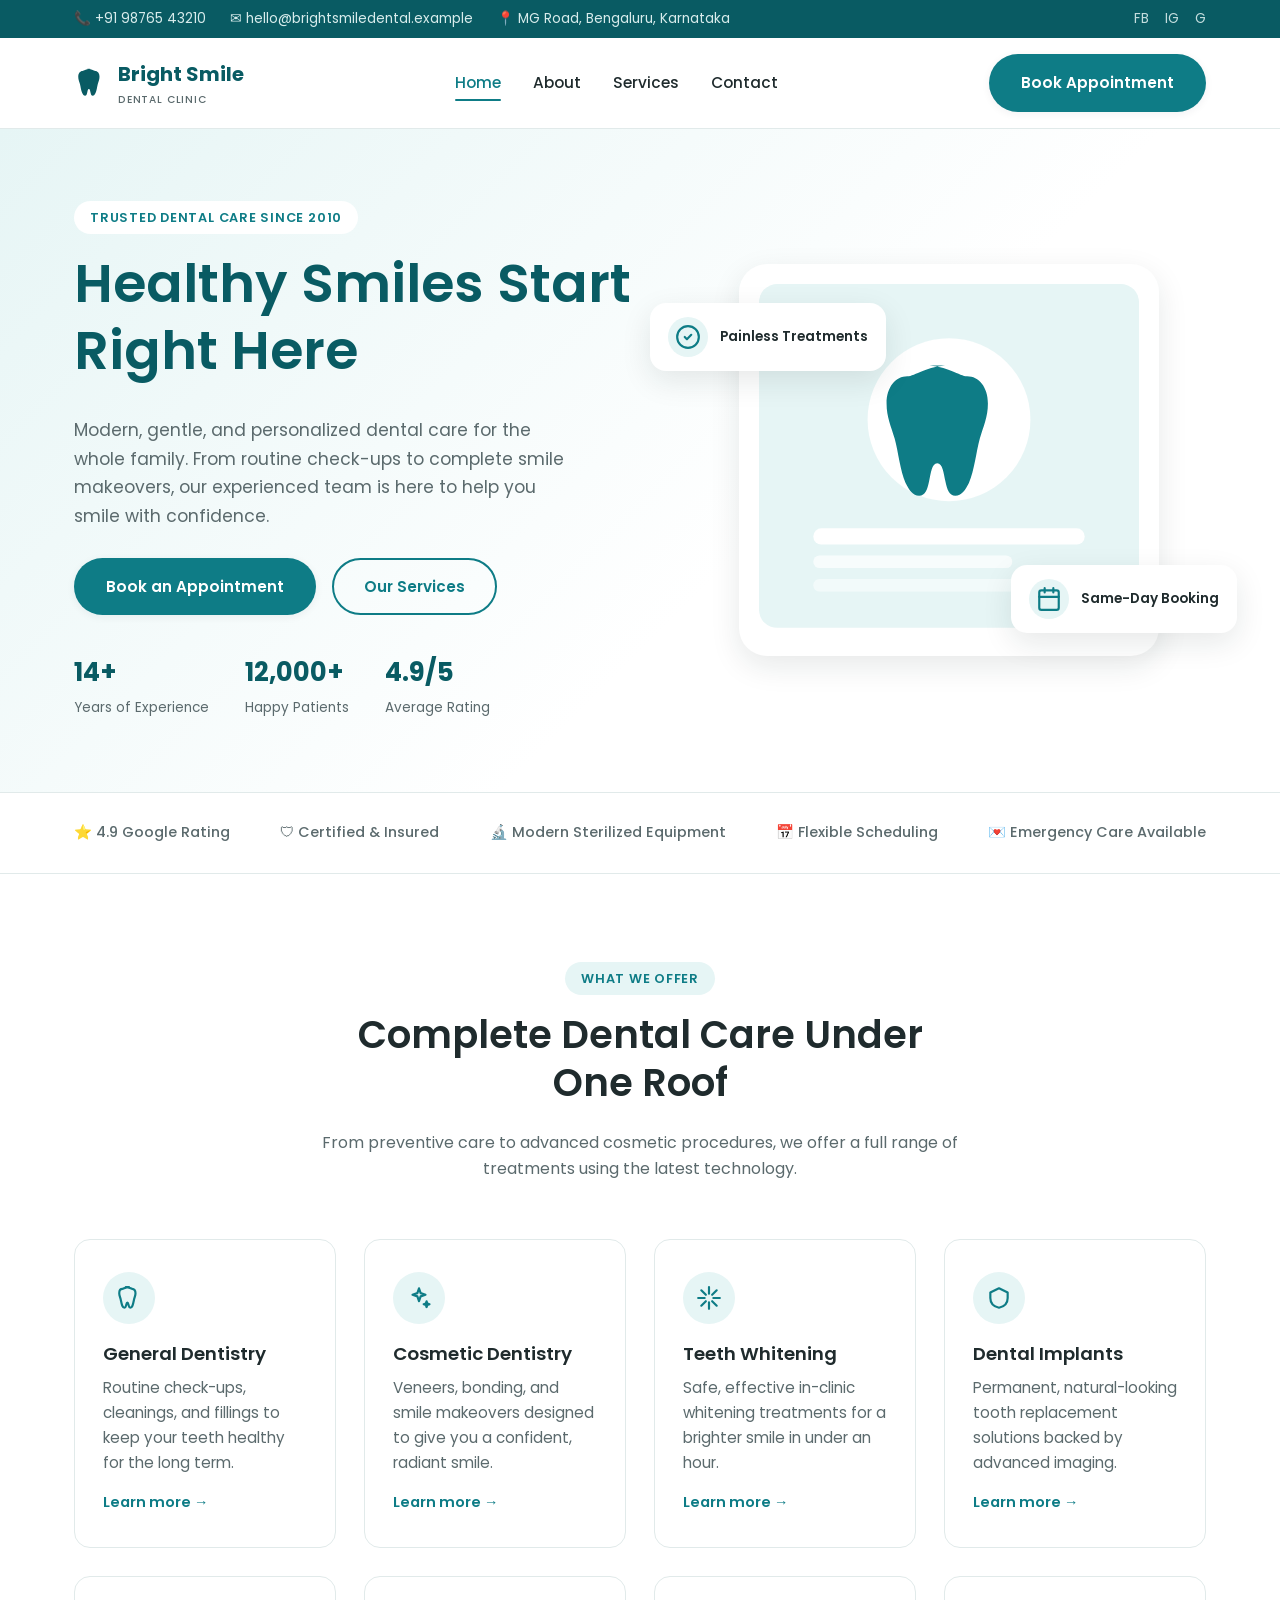
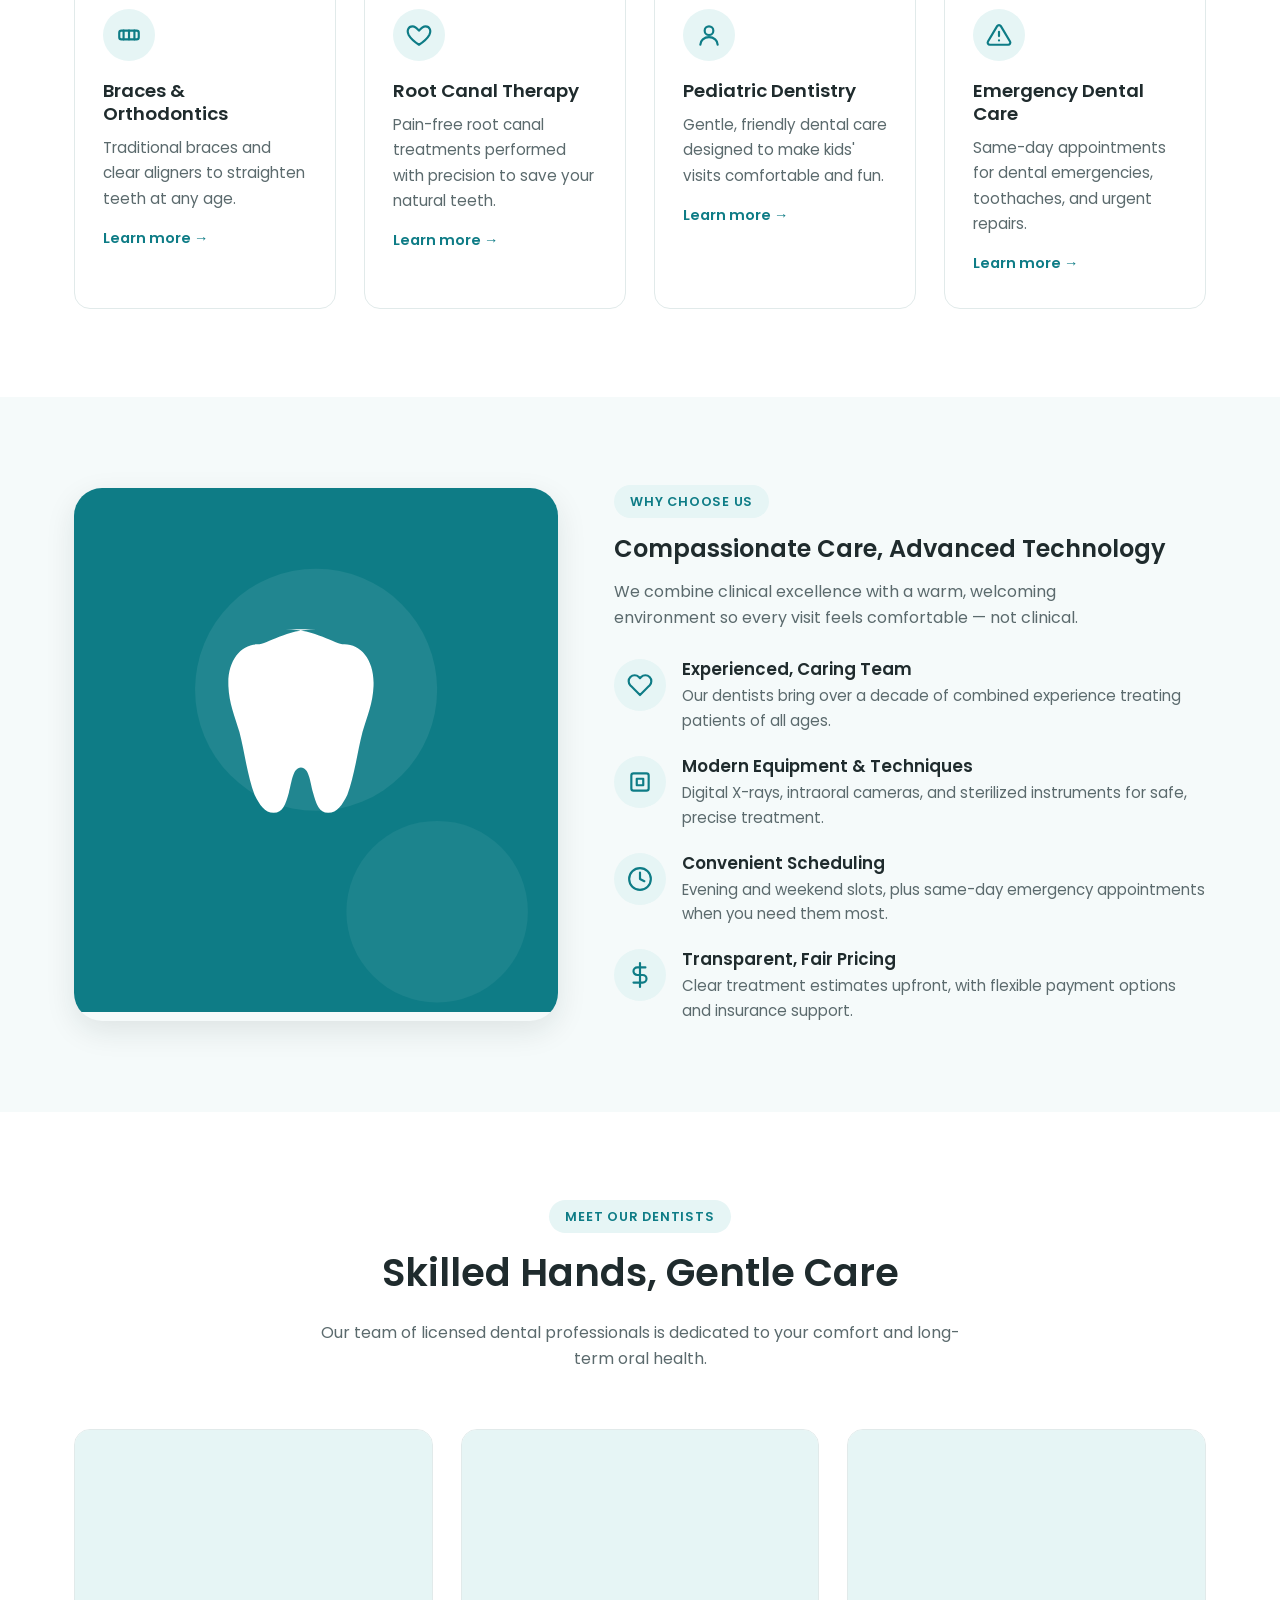
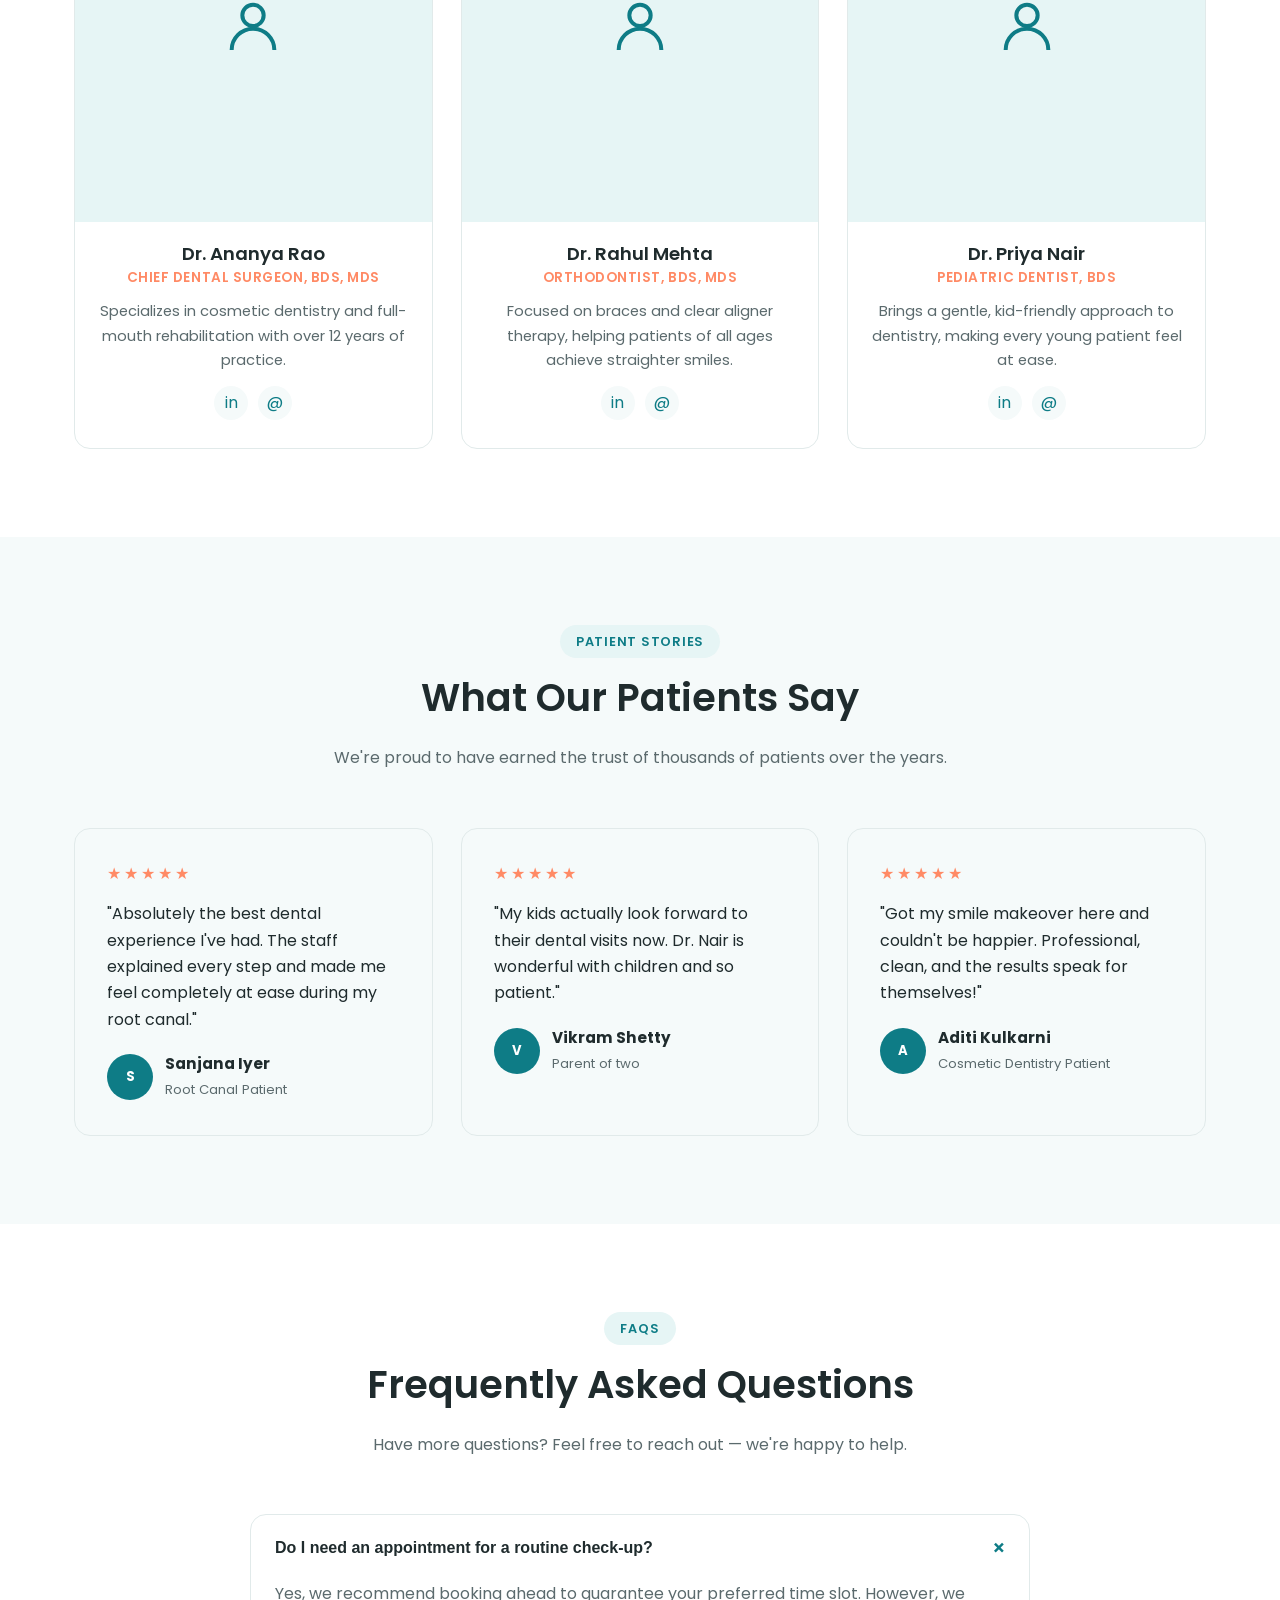
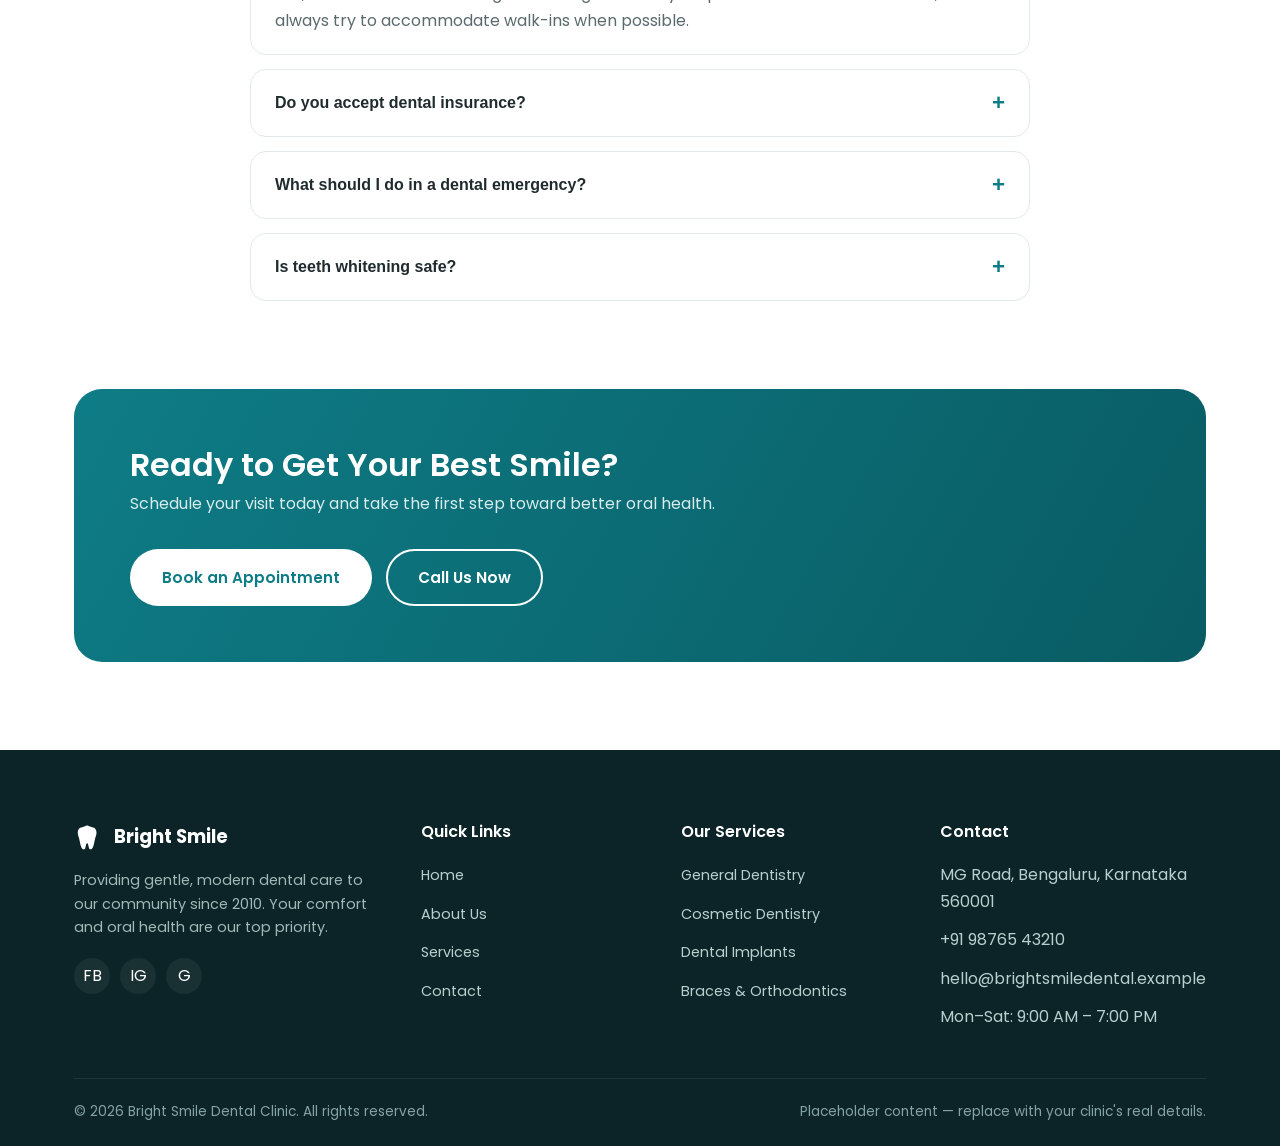
==== index.html @ f0799953 "Add dental clinic website (home, about, services, contact) Static multi-page site with responsive na" ====
<!DOCTYPE html>
<html lang="en">
<head>
  <meta charset="UTF-8" />
  <meta name="viewport" content="width=device-width, initial-scale=1.0" />
  <title>Bright Smile Dental Clinic | Family &amp; Cosmetic Dentistry</title>
  <meta name="description" content="Bright Smile Dental Clinic offers general, cosmetic, and emergency dental care with modern technology and a gentle, patient-first approach. Book your appointment today." />
  <link rel="preconnect" href="https://fonts.googleapis.com">
  <link href="https://fonts.googleapis.com/css2?family=Poppins:wght@400;500;600;700&display=swap" rel="stylesheet">
  <link rel="stylesheet" href="css/style.css" />
</head>
<body>

  <!-- ============ TOPBAR ============ -->
  <div class="topbar">
    <div class="container">
      <div class="topbar-info">
        <span>&#128222; +91 98765 43210</span>
        <span>&#9993; hello@brightsmiledental.example</span>
        <span>&#128205; MG Road, Bengaluru, Karnataka</span>
      </div>
      <div class="topbar-social">
        <a href="#" aria-label="Facebook">FB</a>
        <a href="#" aria-label="Instagram">IG</a>
        <a href="#" aria-label="Google Reviews">G</a>
      </div>
    </div>
  </div>

  <!-- ============ HEADER / NAV ============ -->
  <header class="site-header">
    <div class="container nav-wrap">
      <a href="index.html" class="logo">
        <svg viewBox="0 0 24 24"><path d="M12 2C9 2 7 3.5 6 3.5c-1.7 0-3 1.6-3 4 0 2 .7 3.3 1.2 5.2.5 2 .8 4.6 1.6 6.4.5 1.1 1.1 1.9 2 1.9.9 0 1.2-.9 1.5-2.1.3-1.2.4-2.7 1.2-2.7s.9 1.5 1.2 2.7c.3 1.2.6 2.1 1.5 2.1.9 0 1.5-.8 2-1.9.8-1.8 1.1-4.4 1.6-6.4.5-1.9 1.2-3.2 1.2-5.2 0-2.4-1.3-4-3-4-1 0-3-1.5-6-1.5z" fill="currentColor"/></svg>
        <span>Bright Smile<span class="tag">Dental Clinic</span></span>
      </a>

      <ul class="nav-links">
        <li><a href="index.html">Home</a></li>
        <li><a href="about.html">About</a></li>
        <li><a href="services.html">Services</a></li>
        <li><a href="contact.html">Contact</a></li>
      </ul>

      <div class="nav-actions">
        <a href="contact.html" class="btn btn-primary">Book Appointment</a>
        <button class="nav-toggle" aria-label="Toggle menu">
          <span></span><span></span><span></span>
        </button>
      </div>
    </div>
  </header>

  <!-- ============ HERO ============ -->
  <section class="hero">
    <div class="container">
      <div class="hero-content">
        <span class="eyebrow">Trusted Dental Care Since 2010</span>
        <h1>Healthy Smiles Start Right Here</h1>
        <p>Modern, gentle, and personalized dental care for the whole family. From routine check-ups to complete smile makeovers, our experienced team is here to help you smile with confidence.</p>
        <div class="hero-cta">
          <a href="contact.html" class="btn btn-primary">Book an Appointment</a>
          <a href="services.html" class="btn btn-outline">Our Services</a>
        </div>
        <div class="hero-stats">
          <div><strong>14+</strong><span>Years of Experience</span></div>
          <div><strong>12,000+</strong><span>Happy Patients</span></div>
          <div><strong>4.9/5</strong><span>Average Rating</span></div>
        </div>
      </div>

      <div class="hero-visual">
        <div class="visual-card">
          <svg viewBox="0 0 420 380" width="100%" height="auto" xmlns="http://www.w3.org/2000/svg">
            <rect width="420" height="380" rx="20" fill="#e6f5f5"/>
            <circle cx="210" cy="150" r="90" fill="#ffffff"/>
            <path d="M210 90c-24 0-38 12-46 12-13 0-23 12-23 30 0 15 5 25 9 39 4 15 6 35 12 49 4 8 8 14 15 14 7 0 9-7 11-16 2-9 3-20 9-20s7 11 9 20c2 9 4 16 11 16 7 0 11-6 15-14 6-14 8-34 12-49 4-14 9-24 9-39 0-18-10-30-23-30-8 0-22-12-46-12z" fill="#0e7c86"/>
            <rect x="60" y="270" width="300" height="18" rx="9" fill="#ffffff"/>
            <rect x="60" y="300" width="220" height="14" rx="7" fill="#ffffff" opacity="0.7"/>
            <rect x="60" y="326" width="260" height="14" rx="7" fill="#ffffff" opacity="0.5"/>
          </svg>
        </div>
        <div class="floating-badge badge-1">
          <span class="icon-circle" style="width:40px;height:40px;">
            <svg viewBox="0 0 24 24" fill="none" stroke="currentColor" stroke-width="2" stroke-linecap="round" stroke-linejoin="round" width="20" height="20"><circle cx="12" cy="12" r="10"/><path d="M9 12l2 2 4-4"/></svg>
          </span>
          Painless Treatments
        </div>
        <div class="floating-badge badge-2">
          <span class="icon-circle" style="width:40px;height:40px;">
            <svg viewBox="0 0 24 24" fill="none" stroke="currentColor" stroke-width="2" stroke-linecap="round" stroke-linejoin="round" width="20" height="20"><rect x="3" y="4" width="18" height="18" rx="2"/><path d="M16 2v4M8 2v4M3 10h18"/></svg>
          </span>
          Same-Day Booking
        </div>
      </div>
    </div>
  </section>

  <!-- ============ TRUST STRIP ============ -->
  <div class="trust-strip">
    <div class="container">
      <div class="trust-item">&#11088; 4.9 Google Rating</div>
      <div class="trust-item">&#128737; Certified &amp; Insured</div>
      <div class="trust-item">&#128300; Modern Sterilized Equipment</div>
      <div class="trust-item">&#128197; Flexible Scheduling</div>
      <div class="trust-item">&#128140; Emergency Care Available</div>
    </div>
  </div>

  <!-- ============ SERVICES ============ -->
  <section class="section" id="services">
    <div class="container">
      <div class="section-head">
        <span class="eyebrow">What We Offer</span>
        <h2>Complete Dental Care Under One Roof</h2>
        <p>From preventive care to advanced cosmetic procedures, we offer a full range of treatments using the latest technology.</p>
      </div>

      <div class="grid grid-4">
        <div class="card service-card">
          <span class="icon-circle">
            <svg viewBox="0 0 24 24" fill="none" stroke="currentColor" stroke-width="2" stroke-linecap="round" stroke-linejoin="round"><path d="M12 2C9 2 7 3.5 6 3.5c-1.7 0-3 1.6-3 4 0 2 .7 3.3 1.2 5.2.5 2 .8 4.6 1.6 6.4.5 1.1 1.1 1.9 2 1.9.9 0 1.2-.9 1.5-2.1.3-1.2.4-2.7 1.2-2.7s.9 1.5 1.2 2.7c.3 1.2.6 2.1 1.5 2.1.9 0 1.5-.8 2-1.9.8-1.8 1.1-4.4 1.6-6.4.5-1.9 1.2-3.2 1.2-5.2 0-2.4-1.3-4-3-4-1 0-3-1.5-6-1.5z"/></svg>
          </span>
          <h3>General Dentistry</h3>
          <p>Routine check-ups, cleanings, and fillings to keep your teeth healthy for the long term.</p>
          <a href="services.html" class="card-link">Learn more &#8594;</a>
        </div>

        <div class="card service-card">
          <span class="icon-circle">
            <svg viewBox="0 0 24 24" fill="none" stroke="currentColor" stroke-width="2" stroke-linecap="round" stroke-linejoin="round"><path d="M12 3l1.5 4.5L18 9l-4.5 1.5L12 15l-1.5-4.5L6 9l4.5-1.5z"/><path d="M19 15l.7 2 2 .7-2 .7-.7 2-.7-2-2-.7 2-.7z"/></svg>
          </span>
          <h3>Cosmetic Dentistry</h3>
          <p>Veneers, bonding, and smile makeovers designed to give you a confident, radiant smile.</p>
          <a href="services.html" class="card-link">Learn more &#8594;</a>
        </div>

        <div class="card service-card">
          <span class="icon-circle">
            <svg viewBox="0 0 24 24" fill="none" stroke="currentColor" stroke-width="2" stroke-linecap="round" stroke-linejoin="round"><path d="M12 2v6M12 22v-6M4.9 4.9l4.2 4.2M14.9 14.9l4.2 4.2M2 12h6M16 12h6M4.9 19.1l4.2-4.2M14.9 9.1l4.2-4.2"/></svg>
          </span>
          <h3>Teeth Whitening</h3>
          <p>Safe, effective in-clinic whitening treatments for a brighter smile in under an hour.</p>
          <a href="services.html" class="card-link">Learn more &#8594;</a>
        </div>

        <div class="card service-card">
          <span class="icon-circle">
            <svg viewBox="0 0 24 24" fill="none" stroke="currentColor" stroke-width="2" stroke-linecap="round" stroke-linejoin="round"><path d="M12 3l8 4v5c0 5-3.5 8-8 9-4.5-1-8-4-8-9V7z"/></svg>
          </span>
          <h3>Dental Implants</h3>
          <p>Permanent, natural-looking tooth replacement solutions backed by advanced imaging.</p>
          <a href="services.html" class="card-link">Learn more &#8594;</a>
        </div>

        <div class="card service-card">
          <span class="icon-circle">
            <svg viewBox="0 0 24 24" fill="none" stroke="currentColor" stroke-width="2" stroke-linecap="round" stroke-linejoin="round"><rect x="3" y="8" width="18" height="8" rx="2"/><path d="M7 8v8M12 8v8M17 8v8"/></svg>
          </span>
          <h3>Braces &amp; Orthodontics</h3>
          <p>Traditional braces and clear aligners to straighten teeth at any age.</p>
          <a href="services.html" class="card-link">Learn more &#8594;</a>
        </div>

        <div class="card service-card">
          <span class="icon-circle">
            <svg viewBox="0 0 24 24" fill="none" stroke="currentColor" stroke-width="2" stroke-linecap="round" stroke-linejoin="round"><path d="M12 21s-7-4.5-9.5-9C.5 8 2 4 6 4c2.4 0 4 1.5 6 4 2-2.5 3.6-4 6-4 4 0 5.5 4 3.5 8-2.5 4.5-9.5 9-9.5 9z"/></svg>
          </span>
          <h3>Root Canal Therapy</h3>
          <p>Pain-free root canal treatments performed with precision to save your natural teeth.</p>
          <a href="services.html" class="card-link">Learn more &#8594;</a>
        </div>

        <div class="card service-card">
          <span class="icon-circle">
            <svg viewBox="0 0 24 24" fill="none" stroke="currentColor" stroke-width="2" stroke-linecap="round" stroke-linejoin="round"><circle cx="12" cy="8" r="4"/><path d="M4 21c0-4 3.5-7 8-7s8 3 8 7"/></svg>
          </span>
          <h3>Pediatric Dentistry</h3>
          <p>Gentle, friendly dental care designed to make kids' visits comfortable and fun.</p>
          <a href="services.html" class="card-link">Learn more &#8594;</a>
        </div>

        <div class="card service-card">
          <span class="icon-circle">
            <svg viewBox="0 0 24 24" fill="none" stroke="currentColor" stroke-width="2" stroke-linecap="round" stroke-linejoin="round"><path d="M10.29 3.86L1.82 18a2 2 0 0 0 1.71 3h16.94a2 2 0 0 0 1.71-3L13.71 3.86a2 2 0 0 0-3.42 0z"/><line x1="12" y1="9" x2="12" y2="13"/><line x1="12" y1="17" x2="12.01" y2="17"/></svg>
          </span>
          <h3>Emergency Dental Care</h3>
          <p>Same-day appointments for dental emergencies, toothaches, and urgent repairs.</p>
          <a href="services.html" class="card-link">Learn more &#8594;</a>
        </div>
      </div>
    </div>
  </section>

  <!-- ============ WHY CHOOSE US ============ -->
  <section class="section section-alt">
    <div class="container">
      <div class="why-grid">
        <div class="why-image">
          <svg viewBox="0 0 480 520" width="100%" height="auto" xmlns="http://www.w3.org/2000/svg">
            <rect width="480" height="520" fill="#0e7c86"/>
            <circle cx="240" cy="200" r="120" fill="#ffffff" opacity="0.08"/>
            <circle cx="360" cy="420" r="90" fill="#ffffff" opacity="0.06"/>
            <path d="M240 140c-30 0-48 15-58 15-16 0-29 15-29 38 0 19 6 32 11 49 5 19 8 44 15 62 5 10 10 18 19 18 9 0 12-9 15-20 3-11 4-25 12-25s9 14 12 25c3 11 6 20 15 20 9 0 14-8 19-18 7-18 10-43 15-62 5-17 11-30 11-49 0-23-13-38-29-38-10 0-28-15-58-15z" fill="#ffffff"/>
          </svg>
        </div>

        <div>
          <span class="eyebrow">Why Choose Us</span>
          <h2>Compassionate Care, Advanced Technology</h2>
          <p style="color:var(--color-text-muted); max-width:520px;">We combine clinical excellence with a warm, welcoming environment so every visit feels comfortable — not clinical.</p>

          <div class="why-list" style="margin-top:28px;">
            <div class="why-item">
              <span class="icon-circle">
                <svg viewBox="0 0 24 24" fill="none" stroke="currentColor" stroke-width="2" stroke-linecap="round" stroke-linejoin="round"><path d="M20.84 4.61a5.5 5.5 0 0 0-7.78 0L12 5.67l-1.06-1.06a5.5 5.5 0 1 0-7.78 7.78l1.06 1.06L12 21.23l7.78-7.78 1.06-1.06a5.5 5.5 0 0 0 0-7.78z"/></svg>
              </span>
              <div>
                <h4>Experienced, Caring Team</h4>
                <p>Our dentists bring over a decade of combined experience treating patients of all ages.</p>
              </div>
            </div>

            <div class="why-item">
              <span class="icon-circle">
                <svg viewBox="0 0 24 24" fill="none" stroke="currentColor" stroke-width="2" stroke-linecap="round" stroke-linejoin="round"><rect x="4" y="4" width="16" height="16" rx="2"/><path d="M9 9h6v6H9z"/></svg>
              </span>
              <div>
                <h4>Modern Equipment &amp; Techniques</h4>
                <p>Digital X-rays, intraoral cameras, and sterilized instruments for safe, precise treatment.</p>
              </div>
            </div>

            <div class="why-item">
              <span class="icon-circle">
                <svg viewBox="0 0 24 24" fill="none" stroke="currentColor" stroke-width="2" stroke-linecap="round" stroke-linejoin="round"><circle cx="12" cy="12" r="10"/><polyline points="12 6 12 12 16 14"/></svg>
              </span>
              <div>
                <h4>Convenient Scheduling</h4>
                <p>Evening and weekend slots, plus same-day emergency appointments when you need them most.</p>
              </div>
            </div>

            <div class="why-item">
              <span class="icon-circle">
                <svg viewBox="0 0 24 24" fill="none" stroke="currentColor" stroke-width="2" stroke-linecap="round" stroke-linejoin="round"><path d="M12 1v22M17 5H9.5a3.5 3.5 0 0 0 0 7h5a3.5 3.5 0 0 1 0 7H6"/></svg>
              </span>
              <div>
                <h4>Transparent, Fair Pricing</h4>
                <p>Clear treatment estimates upfront, with flexible payment options and insurance support.</p>
              </div>
            </div>
          </div>
        </div>
      </div>
    </div>
  </section>

  <!-- ============ TEAM ============ -->
  <section class="section" id="team">
    <div class="container">
      <div class="section-head">
        <span class="eyebrow">Meet Our Dentists</span>
        <h2>Skilled Hands, Gentle Care</h2>
        <p>Our team of licensed dental professionals is dedicated to your comfort and long-term oral health.</p>
      </div>

      <div class="grid grid-3">
        <div class="card team-card">
          <div class="team-photo">
            <svg viewBox="0 0 24 24" fill="none" stroke="currentColor" stroke-width="1.5"><circle cx="12" cy="8" r="4"/><path d="M4 21c0-4.4 3.6-8 8-8s8 3.6 8 8"/></svg>
          </div>
          <h3>Dr. Ananya Rao</h3>
          <span class="team-role">Chief Dental Surgeon, BDS, MDS</span>
          <p>Specializes in cosmetic dentistry and full-mouth rehabilitation with over 12 years of practice.</p>
          <div class="team-socials">
            <a href="#" aria-label="LinkedIn">in</a>
            <a href="#" aria-label="Email">@</a>
          </div>
        </div>

        <div class="card team-card">
          <div class="team-photo">
            <svg viewBox="0 0 24 24" fill="none" stroke="currentColor" stroke-width="1.5"><circle cx="12" cy="8" r="4"/><path d="M4 21c0-4.4 3.6-8 8-8s8 3.6 8 8"/></svg>
          </div>
          <h3>Dr. Rahul Mehta</h3>
          <span class="team-role">Orthodontist, BDS, MDS</span>
          <p>Focused on braces and clear aligner therapy, helping patients of all ages achieve straighter smiles.</p>
          <div class="team-socials">
            <a href="#" aria-label="LinkedIn">in</a>
            <a href="#" aria-label="Email">@</a>
          </div>
        </div>

        <div class="card team-card">
          <div class="team-photo">
            <svg viewBox="0 0 24 24" fill="none" stroke="currentColor" stroke-width="1.5"><circle cx="12" cy="8" r="4"/><path d="M4 21c0-4.4 3.6-8 8-8s8 3.6 8 8"/></svg>
          </div>
          <h3>Dr. Priya Nair</h3>
          <span class="team-role">Pediatric Dentist, BDS</span>
          <p>Brings a gentle, kid-friendly approach to dentistry, making every young patient feel at ease.</p>
          <div class="team-socials">
            <a href="#" aria-label="LinkedIn">in</a>
            <a href="#" aria-label="Email">@</a>
          </div>
        </div>
      </div>
    </div>
  </section>

  <!-- ============ TESTIMONIALS ============ -->
  <section class="section section-alt">
    <div class="container">
      <div class="section-head">
        <span class="eyebrow">Patient Stories</span>
        <h2>What Our Patients Say</h2>
        <p>We're proud to have earned the trust of thousands of patients over the years.</p>
      </div>

      <div class="grid grid-3 testimonial-track">
        <div class="testimonial-card">
          <div class="testimonial-stars">&#9733;&#9733;&#9733;&#9733;&#9733;</div>
          <p class="quote">"Absolutely the best dental experience I've had. The staff explained every step and made me feel completely at ease during my root canal."</p>
          <div class="testimonial-author">
            <span class="avatar">S</span>
            <div>
              <strong>Sanjana Iyer</strong>
              <span>Root Canal Patient</span>
            </div>
          </div>
        </div>

        <div class="testimonial-card">
          <div class="testimonial-stars">&#9733;&#9733;&#9733;&#9733;&#9733;</div>
          <p class="quote">"My kids actually look forward to their dental visits now. Dr. Nair is wonderful with children and so patient."</p>
          <div class="testimonial-author">
            <span class="avatar">V</span>
            <div>
              <strong>Vikram Shetty</strong>
              <span>Parent of two</span>
            </div>
          </div>
        </div>

        <div class="testimonial-card">
          <div class="testimonial-stars">&#9733;&#9733;&#9733;&#9733;&#9733;</div>
          <p class="quote">"Got my smile makeover here and couldn't be happier. Professional, clean, and the results speak for themselves!"</p>
          <div class="testimonial-author">
            <span class="avatar">A</span>
            <div>
              <strong>Aditi Kulkarni</strong>
              <span>Cosmetic Dentistry Patient</span>
            </div>
          </div>
        </div>
      </div>
    </div>
  </section>

  <!-- ============ FAQ ============ -->
  <section class="section">
    <div class="container">
      <div class="section-head">
        <span class="eyebrow">FAQs</span>
        <h2>Frequently Asked Questions</h2>
        <p>Have more questions? Feel free to reach out — we're happy to help.</p>
      </div>

      <div class="faq-list">
        <div class="faq-item open">
          <button class="faq-question">Do I need an appointment for a routine check-up?
            <span class="plus">+</span>
          </button>
          <div class="faq-answer" style="max-height:120px;">
            <p>Yes, we recommend booking ahead to guarantee your preferred time slot. However, we always try to accommodate walk-ins when possible.</p>
          </div>
        </div>

        <div class="faq-item">
          <button class="faq-question">Do you accept dental insurance?
            <span class="plus">+</span>
          </button>
          <div class="faq-answer">
            <p>We work with most major insurance providers and also offer flexible in-house payment plans. Contact our front desk for details specific to your plan.</p>
          </div>
        </div>

        <div class="faq-item">
          <button class="faq-question">What should I do in a dental emergency?
            <span class="plus">+</span>
          </button>
          <div class="faq-answer">
            <p>Call our clinic immediately at the number listed in the header. We reserve same-day slots for urgent issues like severe pain, swelling, or a knocked-out tooth.</p>
          </div>
        </div>

        <div class="faq-item">
          <button class="faq-question">Is teeth whitening safe?
            <span class="plus">+</span>
          </button>
          <div class="faq-answer">
            <p>Yes. Our in-clinic whitening treatments are performed under professional supervision using dentist-grade products that are safe for enamel when used correctly.</p>
          </div>
        </div>
      </div>
    </div>
  </section>

  <!-- ============ CTA BANNER ============ -->
  <section class="section" style="padding-top:0;">
    <div class="container">
      <div class="cta-banner">
        <div>
          <h2>Ready to Get Your Best Smile?</h2>
          <p>Schedule your visit today and take the first step toward better oral health.</p>
        </div>
        <div class="cta-actions">
          <a href="contact.html" class="btn btn-light">Book an Appointment</a>
          <a href="tel:+919876543210" class="btn btn-outline" style="border-color:#fff; color:#fff;">Call Us Now</a>
        </div>
      </div>
    </div>
  </section>

  <!-- ============ FOOTER ============ -->
  <footer class="site-footer">
    <div class="container">
      <div class="footer-grid">
        <div>
          <div class="footer-logo">
            <svg viewBox="0 0 24 24"><path d="M12 2C9 2 7 3.5 6 3.5c-1.7 0-3 1.6-3 4 0 2 .7 3.3 1.2 5.2.5 2 .8 4.6 1.6 6.4.5 1.1 1.1 1.9 2 1.9.9 0 1.2-.9 1.5-2.1.3-1.2.4-2.7 1.2-2.7s.9 1.5 1.2 2.7c.3 1.2.6 2.1 1.5 2.1.9 0 1.5-.8 2-1.9.8-1.8 1.1-4.4 1.6-6.4.5-1.9 1.2-3.2 1.2-5.2 0-2.4-1.3-4-3-4-1 0-3-1.5-6-1.5z" fill="currentColor"/></svg>
            Bright Smile
          </div>
          <p>Providing gentle, modern dental care to our community since 2010. Your comfort and oral health are our top priority.</p>
          <div class="footer-social">
            <a href="#" aria-label="Facebook">FB</a>
            <a href="#" aria-label="Instagram">IG</a>
            <a href="#" aria-label="Google">G</a>
          </div>
        </div>

        <div>
          <h4>Quick Links</h4>
          <ul class="footer-links">
            <li><a href="index.html">Home</a></li>
            <li><a href="about.html">About Us</a></li>
            <li><a href="services.html">Services</a></li>
            <li><a href="contact.html">Contact</a></li>
          </ul>
        </div>

        <div>
          <h4>Our Services</h4>
          <ul class="footer-links">
            <li><a href="services.html">General Dentistry</a></li>
            <li><a href="services.html">Cosmetic Dentistry</a></li>
            <li><a href="services.html">Dental Implants</a></li>
            <li><a href="services.html">Braces &amp; Orthodontics</a></li>
          </ul>
        </div>

        <div>
          <h4>Contact</h4>
          <ul class="footer-links">
            <li>MG Road, Bengaluru, Karnataka 560001</li>
            <li>+91 98765 43210</li>
            <li>hello@brightsmiledental.example</li>
            <li>Mon–Sat: 9:00 AM – 7:00 PM</li>
          </ul>
        </div>
      </div>

      <div class="footer-bottom">
        <span>&copy; <span data-year>2026</span> Bright Smile Dental Clinic. All rights reserved.</span>
        <span>Placeholder content — replace with your clinic's real details.</span>
      </div>
    </div>
  </footer>

  <button class="back-to-top" aria-label="Back to top">&#8593;</button>

  <script src="js/script.js"></script>
</body>
</html>
---- css/style.css ----
/* ==========================================================================
   Bright Smile Dental Clinic — Stylesheet
   ========================================================================== */

:root {
  --color-primary: #0e7c86;
  --color-primary-dark: #095b63;
  --color-primary-light: #e6f5f5;
  --color-accent: #ff8a65;
  --color-text: #1f2b2d;
  --color-text-muted: #5b6a6d;
  --color-bg: #ffffff;
  --color-bg-alt: #f5fafa;
  --color-border: #e1eaea;
  --radius-sm: 8px;
  --radius-md: 16px;
  --radius-lg: 28px;
  --shadow-sm: 0 2px 8px rgba(15, 40, 43, 0.06);
  --shadow-md: 0 10px 30px rgba(15, 40, 43, 0.10);
  --container: 1180px;
  --transition: 0.25s ease;
}

* {
  box-sizing: border-box;
}

html {
  scroll-behavior: smooth;
}

body {
  margin: 0;
  font-family: "Poppins", "Segoe UI", Arial, sans-serif;
  color: var(--color-text);
  background: var(--color-bg);
  line-height: 1.65;
  -webkit-font-smoothing: antialiased;
}

h1, h2, h3, h4 {
  font-family: "Poppins", "Segoe UI", Arial, sans-serif;
  line-height: 1.25;
  margin: 0 0 0.6em;
  font-weight: 600;
}

p {
  margin: 0 0 1em;
}

a {
  color: var(--color-primary);
  text-decoration: none;
}

img {
  max-width: 100%;
  display: block;
}

ul {
  margin: 0;
  padding: 0;
}

.container {
  width: 100%;
  max-width: var(--container);
  margin: 0 auto;
  padding: 0 24px;
}

.section {
  padding: 88px 0;
}

.section-alt {
  background: var(--color-bg-alt);
}

.section-head {
  max-width: 640px;
  margin: 0 auto 56px;
  text-align: center;
}

.eyebrow {
  display: inline-block;
  color: var(--color-primary);
  background: var(--color-primary-light);
  padding: 6px 16px;
  border-radius: 999px;
  font-size: 0.8rem;
  font-weight: 600;
  letter-spacing: 0.06em;
  text-transform: uppercase;
  margin-bottom: 16px;
}

.section-head h2 {
  font-size: clamp(1.7rem, 3vw, 2.4rem);
}

.section-head p {
  color: var(--color-text-muted);
}

/* Buttons */
.btn {
  display: inline-flex;
  align-items: center;
  justify-content: center;
  gap: 8px;
  padding: 14px 30px;
  border-radius: 999px;
  font-weight: 600;
  font-size: 0.95rem;
  border: 2px solid transparent;
  cursor: pointer;
  transition: transform var(--transition), box-shadow var(--transition), background var(--transition), color var(--transition);
  white-space: nowrap;
}

.btn-primary {
  background: var(--color-primary);
  color: #fff;
  box-shadow: var(--shadow-sm);
}

.btn-primary:hover {
  background: var(--color-primary-dark);
  transform: translateY(-2px);
  box-shadow: var(--shadow-md);
}

.btn-outline {
  background: transparent;
  border-color: var(--color-primary);
  color: var(--color-primary);
}

.btn-outline:hover {
  background: var(--color-primary);
  color: #fff;
  transform: translateY(-2px);
}

.btn-light {
  background: #fff;
  color: var(--color-primary);
}

.btn-light:hover {
  transform: translateY(-2px);
  box-shadow: var(--shadow-md);
}

.btn-block {
  width: 100%;
}

/* ==========================================================================
   Header / Nav
   ========================================================================== */

.topbar {
  background: var(--color-primary-dark);
  color: #d8ecec;
  font-size: 0.85rem;
}

.topbar .container {
  display: flex;
  justify-content: space-between;
  align-items: center;
  padding-top: 8px;
  padding-bottom: 8px;
  gap: 16px;
  flex-wrap: wrap;
}

.topbar a {
  color: #d8ecec;
}

.topbar-info {
  display: flex;
  gap: 24px;
  flex-wrap: wrap;
}

.topbar-info span {
  display: inline-flex;
  align-items: center;
  gap: 6px;
}

.topbar-social a {
  margin-left: 12px;
  opacity: 0.9;
}

.site-header {
  position: sticky;
  top: 0;
  z-index: 100;
  background: rgba(255, 255, 255, 0.96);
  backdrop-filter: blur(6px);
  border-bottom: 1px solid var(--color-border);
}

.nav-wrap {
  display: flex;
  align-items: center;
  justify-content: space-between;
  padding: 16px 24px;
}

.logo {
  display: flex;
  align-items: center;
  gap: 10px;
  font-weight: 700;
  font-size: 1.25rem;
  color: var(--color-primary-dark);
}

.logo svg {
  width: 34px;
  height: 34px;
  flex-shrink: 0;
}

.logo span.tag {
  display: block;
  font-size: 0.65rem;
  font-weight: 500;
  letter-spacing: 0.08em;
  color: var(--color-text-muted);
  text-transform: uppercase;
}

.nav-links {
  display: flex;
  align-items: center;
  gap: 32px;
  list-style: none;
}

.nav-links a {
  color: var(--color-text);
  font-weight: 500;
  font-size: 0.96rem;
  position: relative;
  padding: 6px 0;
}

.nav-links a:hover,
.nav-links a.active {
  color: var(--color-primary);
}

.nav-links a.active::after {
  content: "";
  position: absolute;
  left: 0;
  bottom: -2px;
  width: 100%;
  height: 2px;
  background: var(--color-primary);
  border-radius: 2px;
}

.nav-actions {
  display: flex;
  align-items: center;
  gap: 18px;
}

.nav-toggle {
  display: none;
  flex-direction: column;
  gap: 5px;
  background: none;
  border: none;
  cursor: pointer;
  padding: 8px;
}

.nav-toggle span {
  width: 24px;
  height: 2px;
  background: var(--color-text);
  border-radius: 2px;
  transition: transform var(--transition), opacity var(--transition);
}

/* ==========================================================================
   Hero
   ========================================================================== */

.hero {
  background: linear-gradient(135deg, var(--color-primary-light) 0%, #ffffff 60%);
  overflow: hidden;
}

.hero .container {
  display: grid;
  grid-template-columns: 1.05fr 0.95fr;
  gap: 48px;
  align-items: center;
  padding-top: 72px;
  padding-bottom: 72px;
}

.hero-content .eyebrow {
  background: #fff;
}

.hero-content h1 {
  font-size: clamp(2.2rem, 4.2vw, 3.4rem);
  color: var(--color-primary-dark);
}

.hero-content p {
  font-size: 1.08rem;
  color: var(--color-text-muted);
  max-width: 500px;
}

.hero-cta {
  display: flex;
  gap: 16px;
  margin: 28px 0 36px;
  flex-wrap: wrap;
}

.hero-stats {
  display: flex;
  gap: 36px;
  flex-wrap: wrap;
}

.hero-stats div strong {
  display: block;
  font-size: 1.6rem;
  color: var(--color-primary-dark);
}

.hero-stats div span {
  font-size: 0.85rem;
  color: var(--color-text-muted);
}

.hero-visual {
  position: relative;
  display: flex;
  justify-content: center;
}

.hero-visual .visual-card {
  background: #fff;
  border-radius: var(--radius-lg);
  box-shadow: var(--shadow-md);
  padding: 20px;
  position: relative;
  z-index: 2;
  width: 100%;
  max-width: 420px;
}

.hero-visual .visual-card img,
.hero-visual .visual-card svg {
  border-radius: var(--radius-md);
  width: 100%;
  height: auto;
}

.floating-badge {
  position: absolute;
  background: #fff;
  border-radius: var(--radius-md);
  box-shadow: var(--shadow-md);
  padding: 14px 18px;
  display: flex;
  align-items: center;
  gap: 12px;
  z-index: 3;
  font-size: 0.85rem;
  font-weight: 600;
}

.floating-badge.badge-1 {
  top: 10%;
  left: -8%;
}

.floating-badge.badge-2 {
  bottom: 6%;
  right: -6%;
}

.floating-badge .icon-circle {
  background: var(--color-primary-light);
  color: var(--color-primary);
}

/* ==========================================================================
   Trust strip
   ========================================================================== */

.trust-strip {
  border-top: 1px solid var(--color-border);
  border-bottom: 1px solid var(--color-border);
  padding: 28px 0;
}

.trust-strip .container {
  display: flex;
  justify-content: space-between;
  align-items: center;
  gap: 24px;
  flex-wrap: wrap;
}

.trust-strip .trust-item {
  display: flex;
  align-items: center;
  gap: 10px;
  color: var(--color-text-muted);
  font-size: 0.9rem;
  font-weight: 500;
}

/* ==========================================================================
   Icon circle
   ========================================================================== */

.icon-circle {
  width: 52px;
  height: 52px;
  border-radius: 50%;
  background: var(--color-primary-light);
  color: var(--color-primary);
  display: flex;
  align-items: center;
  justify-content: center;
  flex-shrink: 0;
}

.icon-circle svg {
  width: 26px;
  height: 26px;
}

/* ==========================================================================
   Grids: Services / Features / Team / Testimonials
   ========================================================================== */

.grid {
  display: grid;
  gap: 28px;
}

.grid-3 { grid-template-columns: repeat(3, 1fr); }
.grid-4 { grid-template-columns: repeat(4, 1fr); }
.grid-2 { grid-template-columns: repeat(2, 1fr); }

.card {
  background: #fff;
  border: 1px solid var(--color-border);
  border-radius: var(--radius-md);
  padding: 32px 28px;
  transition: transform var(--transition), box-shadow var(--transition), border-color var(--transition);
}

.card:hover {
  transform: translateY(-6px);
  box-shadow: var(--shadow-md);
  border-color: transparent;
}

.card h3 {
  font-size: 1.15rem;
  margin: 18px 0 10px;
}

.card p {
  color: var(--color-text-muted);
  font-size: 0.95rem;
  margin-bottom: 14px;
}

.card-link {
  font-weight: 600;
  font-size: 0.9rem;
  display: inline-flex;
  align-items: center;
  gap: 6px;
}

.service-card .icon-circle {
  margin-bottom: 6px;
}

/* Why choose us */
.why-grid {
  display: grid;
  grid-template-columns: 0.9fr 1.1fr;
  gap: 56px;
  align-items: center;
}

.why-image {
  border-radius: var(--radius-lg);
  overflow: hidden;
  box-shadow: var(--shadow-md);
}

.why-list {
  display: grid;
  gap: 22px;
}

.why-item {
  display: flex;
  gap: 16px;
}

.why-item h4 {
  margin-bottom: 4px;
  font-size: 1.05rem;
}

.why-item p {
  color: var(--color-text-muted);
  font-size: 0.94rem;
  margin: 0;
}

/* Team */
.team-card {
  text-align: center;
  padding: 0 0 28px;
  overflow: hidden;
}

.team-photo {
  aspect-ratio: 4/4.4;
  background: var(--color-primary-light);
  display: flex;
  align-items: center;
  justify-content: center;
  color: var(--color-primary);
  margin-bottom: 20px;
}

.team-photo svg {
  width: 64px;
  height: 64px;
}

.team-card h3 {
  margin-bottom: 2px;
}

.team-role {
  color: var(--color-accent);
  font-weight: 600;
  font-size: 0.85rem;
  text-transform: uppercase;
  letter-spacing: 0.04em;
  margin-bottom: 10px;
  display: block;
}

.team-card p {
  padding: 0 22px;
  color: var(--color-text-muted);
  font-size: 0.92rem;
}

.team-socials {
  display: flex;
  justify-content: center;
  gap: 10px;
  margin-top: 12px;
}

.team-socials a {
  width: 34px;
  height: 34px;
  border-radius: 50%;
  background: var(--color-bg-alt);
  display: flex;
  align-items: center;
  justify-content: center;
  color: var(--color-primary);
}

/* Testimonials */
.testimonial-track {
  display: grid;
  gap: 28px;
}

.testimonial-card {
  background: var(--color-bg-alt);
  border-radius: var(--radius-md);
  padding: 32px;
  border: 1px solid var(--color-border);
}

.testimonial-stars {
  color: var(--color-accent);
  margin-bottom: 14px;
  letter-spacing: 3px;
}

.testimonial-card p.quote {
  font-size: 1rem;
  color: var(--color-text);
}

.testimonial-author {
  display: flex;
  align-items: center;
  gap: 12px;
  margin-top: 18px;
}

.testimonial-author .avatar {
  width: 46px;
  height: 46px;
  border-radius: 50%;
  background: var(--color-primary);
  color: #fff;
  display: flex;
  align-items: center;
  justify-content: center;
  font-weight: 700;
}

.testimonial-author strong {
  display: block;
  font-size: 0.95rem;
}

.testimonial-author span {
  font-size: 0.82rem;
  color: var(--color-text-muted);
}

/* CTA banner */
.cta-banner {
  background: linear-gradient(120deg, var(--color-primary) 0%, var(--color-primary-dark) 100%);
  border-radius: var(--radius-lg);
  padding: 56px;
  color: #fff;
  display: flex;
  align-items: center;
  justify-content: space-between;
  gap: 32px;
  flex-wrap: wrap;
}

.cta-banner h2 {
  margin-bottom: 6px;
  font-size: clamp(1.5rem, 3vw, 2rem);
}

.cta-banner p {
  color: #d8ecec;
  margin: 0;
}

.cta-actions {
  display: flex;
  gap: 14px;
  flex-wrap: wrap;
}

/* FAQ */
.faq-list {
  max-width: 780px;
  margin: 0 auto;
  display: grid;
  gap: 14px;
}

.faq-item {
  border: 1px solid var(--color-border);
  border-radius: var(--radius-md);
  background: #fff;
  overflow: hidden;
}

.faq-question {
  width: 100%;
  background: none;
  border: none;
  text-align: left;
  padding: 20px 24px;
  font-weight: 600;
  font-size: 1rem;
  display: flex;
  justify-content: space-between;
  align-items: center;
  cursor: pointer;
  color: var(--color-text);
}

.faq-question .plus {
  font-size: 1.4rem;
  color: var(--color-primary);
  transition: transform var(--transition);
  flex-shrink: 0;
  margin-left: 16px;
}

.faq-item.open .faq-question .plus {
  transform: rotate(45deg);
}

.faq-answer {
  max-height: 0;
  overflow: hidden;
  transition: max-height var(--transition);
  padding: 0 24px;
}

.faq-answer p {
  color: var(--color-text-muted);
  padding-bottom: 20px;
  margin: 0;
}

/* ==========================================================================
   Page hero (inner pages)
   ========================================================================== */

.page-hero {
  background: var(--color-primary-light);
  padding: 64px 0 56px;
  text-align: center;
}

.page-hero h1 {
  font-size: clamp(1.9rem, 3.6vw, 2.7rem);
  color: var(--color-primary-dark);
}

.breadcrumb {
  display: flex;
  justify-content: center;
  gap: 8px;
  font-size: 0.9rem;
  color: var(--color-text-muted);
}

.breadcrumb a {
  color: var(--color-primary);
}

/* About page */
.about-grid {
  display: grid;
  grid-template-columns: 0.9fr 1.1fr;
  gap: 56px;
  align-items: center;
}

.about-photo {
  border-radius: var(--radius-lg);
  overflow: hidden;
  box-shadow: var(--shadow-md);
  position: relative;
}

.stat-badge {
  position: absolute;
  bottom: -22px;
  right: -22px;
  background: var(--color-accent);
  color: #fff;
  border-radius: var(--radius-md);
  padding: 18px 22px;
  text-align: center;
  box-shadow: var(--shadow-md);
}

.stat-badge strong {
  display: block;
  font-size: 1.6rem;
}

.stat-badge span {
  font-size: 0.75rem;
  text-transform: uppercase;
  letter-spacing: 0.05em;
}

.mission-values {
  display: grid;
  grid-template-columns: repeat(3, 1fr);
  gap: 24px;
}

/* Services page */
.service-detail {
  display: grid;
  grid-template-columns: repeat(2, 1fr);
  gap: 28px;
}

.service-detail .card {
  display: flex;
  gap: 20px;
  align-items: flex-start;
}

.pricing-note {
  background: var(--color-bg-alt);
  border: 1px dashed var(--color-primary);
  border-radius: var(--radius-md);
  padding: 24px 28px;
  text-align: center;
  color: var(--color-text-muted);
}

/* Contact page */
.contact-grid {
  display: grid;
  grid-template-columns: 0.85fr 1.15fr;
  gap: 48px;
}

.contact-info-card {
  background: var(--color-primary-dark);
  color: #d8ecec;
  border-radius: var(--radius-lg);
  padding: 40px 32px;
}

.contact-info-card h3 {
  color: #fff;
}

.contact-info-item {
  display: flex;
  gap: 14px;
  align-items: flex-start;
  margin-bottom: 24px;
}

.contact-info-item .icon-circle {
  background: rgba(255, 255, 255, 0.12);
  color: #fff;
}

.contact-info-item strong {
  display: block;
  color: #fff;
  margin-bottom: 4px;
}

.contact-info-item p,
.contact-info-item a {
  color: #cfe6e6;
  margin: 0;
  font-size: 0.92rem;
}

.contact-socials {
  display: flex;
  gap: 10px;
  margin-top: 28px;
}

.contact-socials a {
  width: 40px;
  height: 40px;
  border-radius: 50%;
  background: rgba(255, 255, 255, 0.12);
  color: #fff;
  display: flex;
  align-items: center;
  justify-content: center;
}

.form-card {
  background: #fff;
  border: 1px solid var(--color-border);
  border-radius: var(--radius-lg);
  padding: 40px;
  box-shadow: var(--shadow-sm);
}

.form-row {
  display: grid;
  grid-template-columns: 1fr 1fr;
  gap: 18px;
}

.form-group {
  margin-bottom: 20px;
}

.form-group label {
  display: block;
  font-size: 0.88rem;
  font-weight: 600;
  margin-bottom: 8px;
}

.form-group input,
.form-group select,
.form-group textarea {
  width: 100%;
  padding: 13px 16px;
  border: 1px solid var(--color-border);
  border-radius: var(--radius-sm);
  font-family: inherit;
  font-size: 0.95rem;
  color: var(--color-text);
  background: var(--color-bg-alt);
  transition: border-color var(--transition), background var(--transition);
}

.form-group input:focus,
.form-group select:focus,
.form-group textarea:focus {
  outline: none;
  border-color: var(--color-primary);
  background: #fff;
}

.form-group.has-error input,
.form-group.has-error select,
.form-group.has-error textarea {
  border-color: #e05555;
}

.field-error {
  color: #e05555;
  font-size: 0.8rem;
  margin-top: 6px;
  display: none;
}

.form-group.has-error .field-error {
  display: block;
}

.form-note {
  font-size: 0.82rem;
  color: var(--color-text-muted);
  margin-top: 14px;
}

.form-success {
  display: none;
  background: #e8f7ef;
  border: 1px solid #b6e6c9;
  color: #1e7a45;
  border-radius: var(--radius-sm);
  padding: 16px 20px;
  margin-bottom: 20px;
  font-size: 0.92rem;
}

.form-success.show {
  display: block;
}

.map-wrap {
  border-radius: var(--radius-lg);
  overflow: hidden;
  box-shadow: var(--shadow-sm);
  margin-top: 48px;
  border: 1px solid var(--color-border);
}

.map-wrap iframe {
  width: 100%;
  height: 360px;
  border: 0;
  display: block;
}

.hours-list {
  list-style: none;
  margin-top: 6px;
}

.hours-list li {
  display: flex;
  justify-content: space-between;
  padding: 6px 0;
  font-size: 0.9rem;
  border-bottom: 1px dashed rgba(255, 255, 255, 0.15);
}

.hours-list li:last-child {
  border-bottom: none;
}

/* ==========================================================================
   Footer
   ========================================================================== */

.site-footer {
  background: #0c2427;
  color: #b9cfcf;
  padding: 72px 0 0;
}

.footer-grid {
  display: grid;
  grid-template-columns: 1.4fr 1fr 1fr 1.2fr;
  gap: 40px;
  padding-bottom: 48px;
}

.footer-grid h4 {
  color: #fff;
  font-size: 1rem;
  margin-bottom: 20px;
}

.footer-logo {
  display: flex;
  align-items: center;
  gap: 10px;
  color: #fff;
  font-weight: 700;
  font-size: 1.15rem;
  margin-bottom: 16px;
}

.footer-logo svg {
  width: 30px;
  height: 30px;
}

.footer-grid p {
  color: #9fb8b8;
  font-size: 0.9rem;
}

.footer-links {
  list-style: none;
  display: grid;
  gap: 12px;
}

.footer-links a {
  color: #b9cfcf;
  font-size: 0.9rem;
}

.footer-links a:hover {
  color: #fff;
}

.footer-social {
  display: flex;
  gap: 10px;
  margin-top: 18px;
}

.footer-social a {
  width: 36px;
  height: 36px;
  border-radius: 50%;
  background: rgba(255, 255, 255, 0.06);
  display: flex;
  align-items: center;
  justify-content: center;
  color: #fff;
}

.footer-bottom {
  border-top: 1px solid rgba(255, 255, 255, 0.08);
  padding: 22px 0;
  display: flex;
  justify-content: space-between;
  gap: 16px;
  flex-wrap: wrap;
  font-size: 0.85rem;
  color: #86a3a3;
}

.footer-bottom a {
  color: #86a3a3;
}

/* ==========================================================================
   Back to top
   ========================================================================== */

.back-to-top {
  position: fixed;
  bottom: 26px;
  right: 26px;
  width: 46px;
  height: 46px;
  border-radius: 50%;
  background: var(--color-primary);
  color: #fff;
  display: flex;
  align-items: center;
  justify-content: center;
  box-shadow: var(--shadow-md);
  opacity: 0;
  pointer-events: none;
  transform: translateY(10px);
  transition: opacity var(--transition), transform var(--transition);
  z-index: 90;
  border: none;
  cursor: pointer;
}

.back-to-top.show {
  opacity: 1;
  pointer-events: auto;
  transform: translateY(0);
}

/* ==========================================================================
   Utilities
   ========================================================================== */

.text-center { text-align: center; }
.mt-0 { margin-top: 0; }
.mb-0 { margin-bottom: 0; }

/* ==========================================================================
   Responsive
   ========================================================================== */

@media (max-width: 992px) {
  .hero .container,
  .why-grid,
  .about-grid,
  .contact-grid {
    grid-template-columns: 1fr;
  }

  .hero-visual {
    order: -1;
  }

  .grid-4 {
    grid-template-columns: repeat(2, 1fr);
  }

  .grid-3 {
    grid-template-columns: repeat(2, 1fr);
  }

  .service-detail {
    grid-template-columns: 1fr;
  }

  .mission-values {
    grid-template-columns: 1fr;
  }

  .footer-grid {
    grid-template-columns: repeat(2, 1fr);
  }
}

@media (max-width: 768px) {
  .nav-toggle {
    display: flex;
  }

  .nav-links {
    position: absolute;
    top: 100%;
    left: 0;
    right: 0;
    background: #fff;
    flex-direction: column;
    align-items: flex-start;
    padding: 20px 24px;
    gap: 18px;
    border-bottom: 1px solid var(--color-border);
    box-shadow: var(--shadow-md);
    transform: translateY(-8px);
    opacity: 0;
    pointer-events: none;
    transition: opacity var(--transition), transform var(--transition);
  }

  .nav-links.open {
    transform: translateY(0);
    opacity: 1;
    pointer-events: auto;
  }

  .nav-actions .btn {
    padding: 10px 20px;
    font-size: 0.85rem;
  }

  .topbar-info span:nth-child(3) {
    display: none;
  }

  .grid-3,
  .grid-4 {
    grid-template-columns: 1fr;
  }

  .section {
    padding: 64px 0;
  }

  .cta-banner {
    padding: 36px 28px;
    flex-direction: column;
    text-align: center;
  }

  .form-row {
    grid-template-columns: 1fr;
  }

  .footer-grid {
    grid-template-columns: 1fr;
    text-align: left;
  }

  .floating-badge {
    display: none;
  }
}
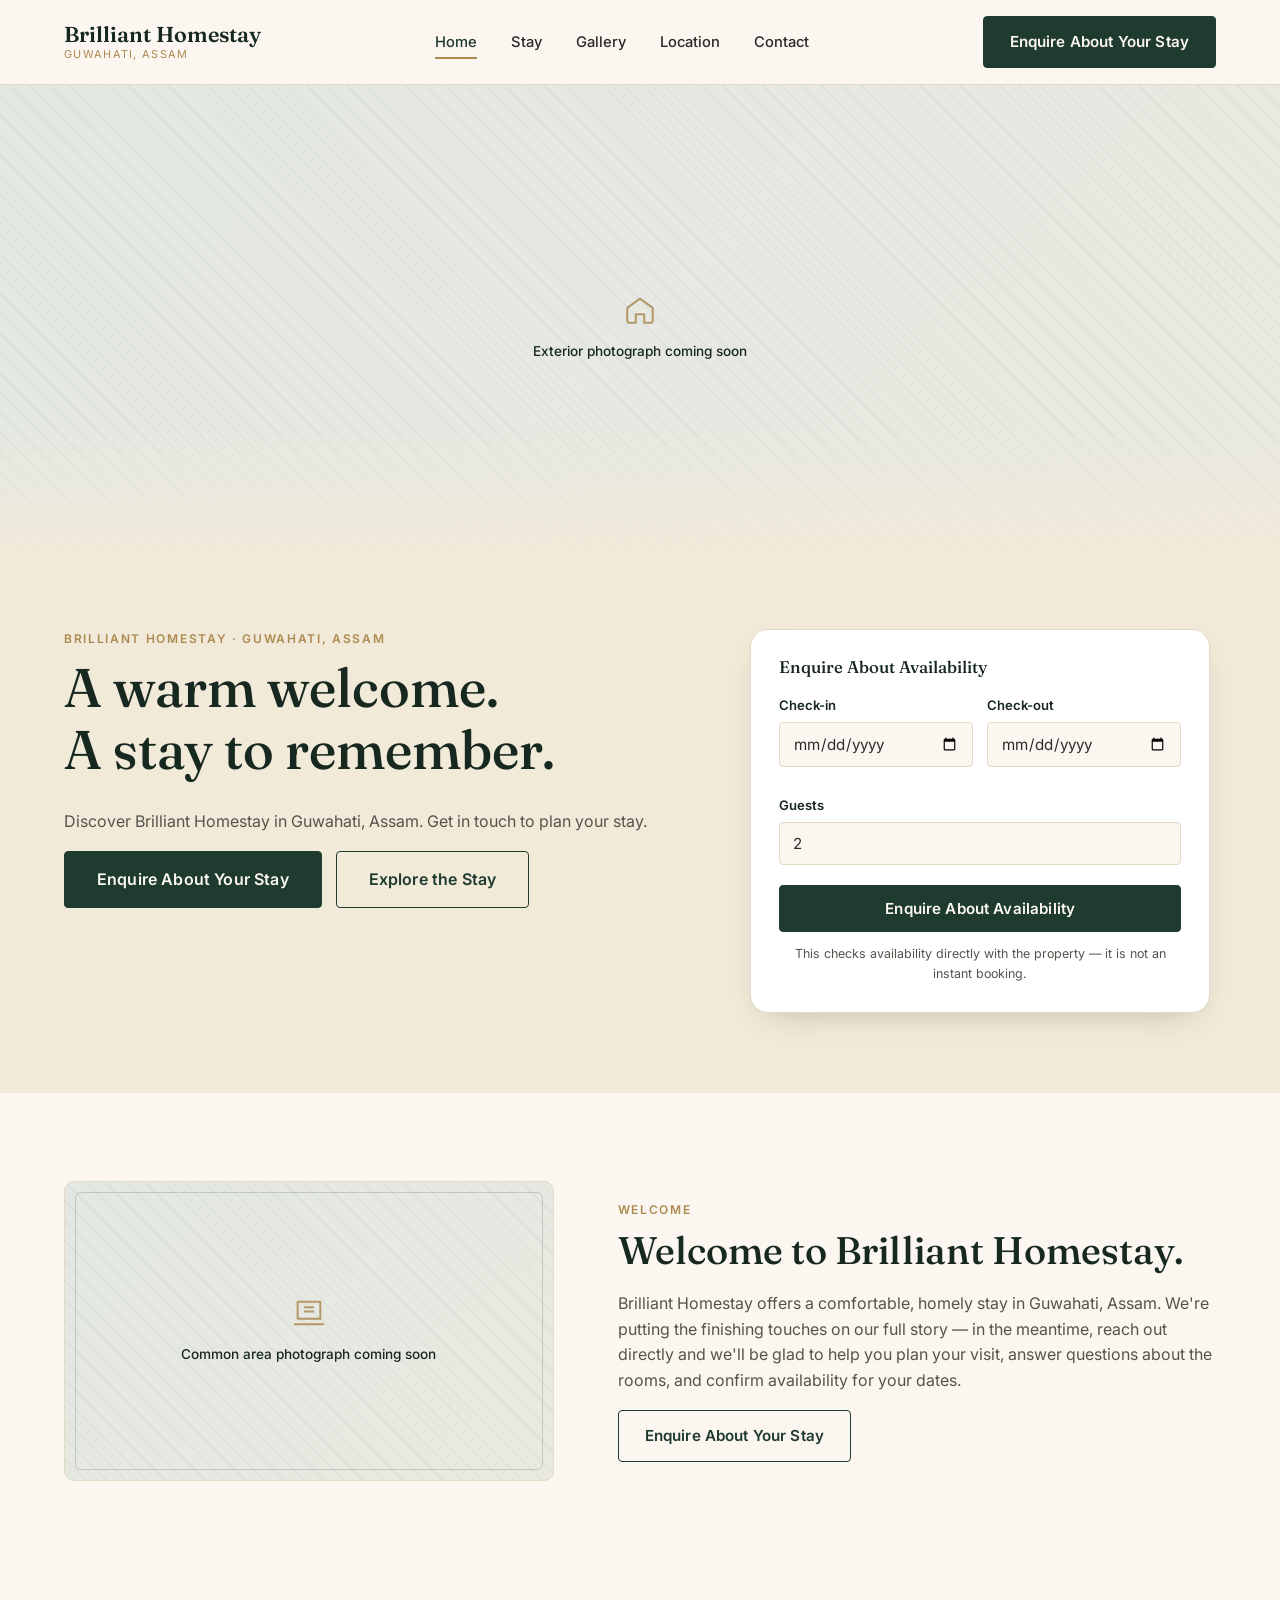
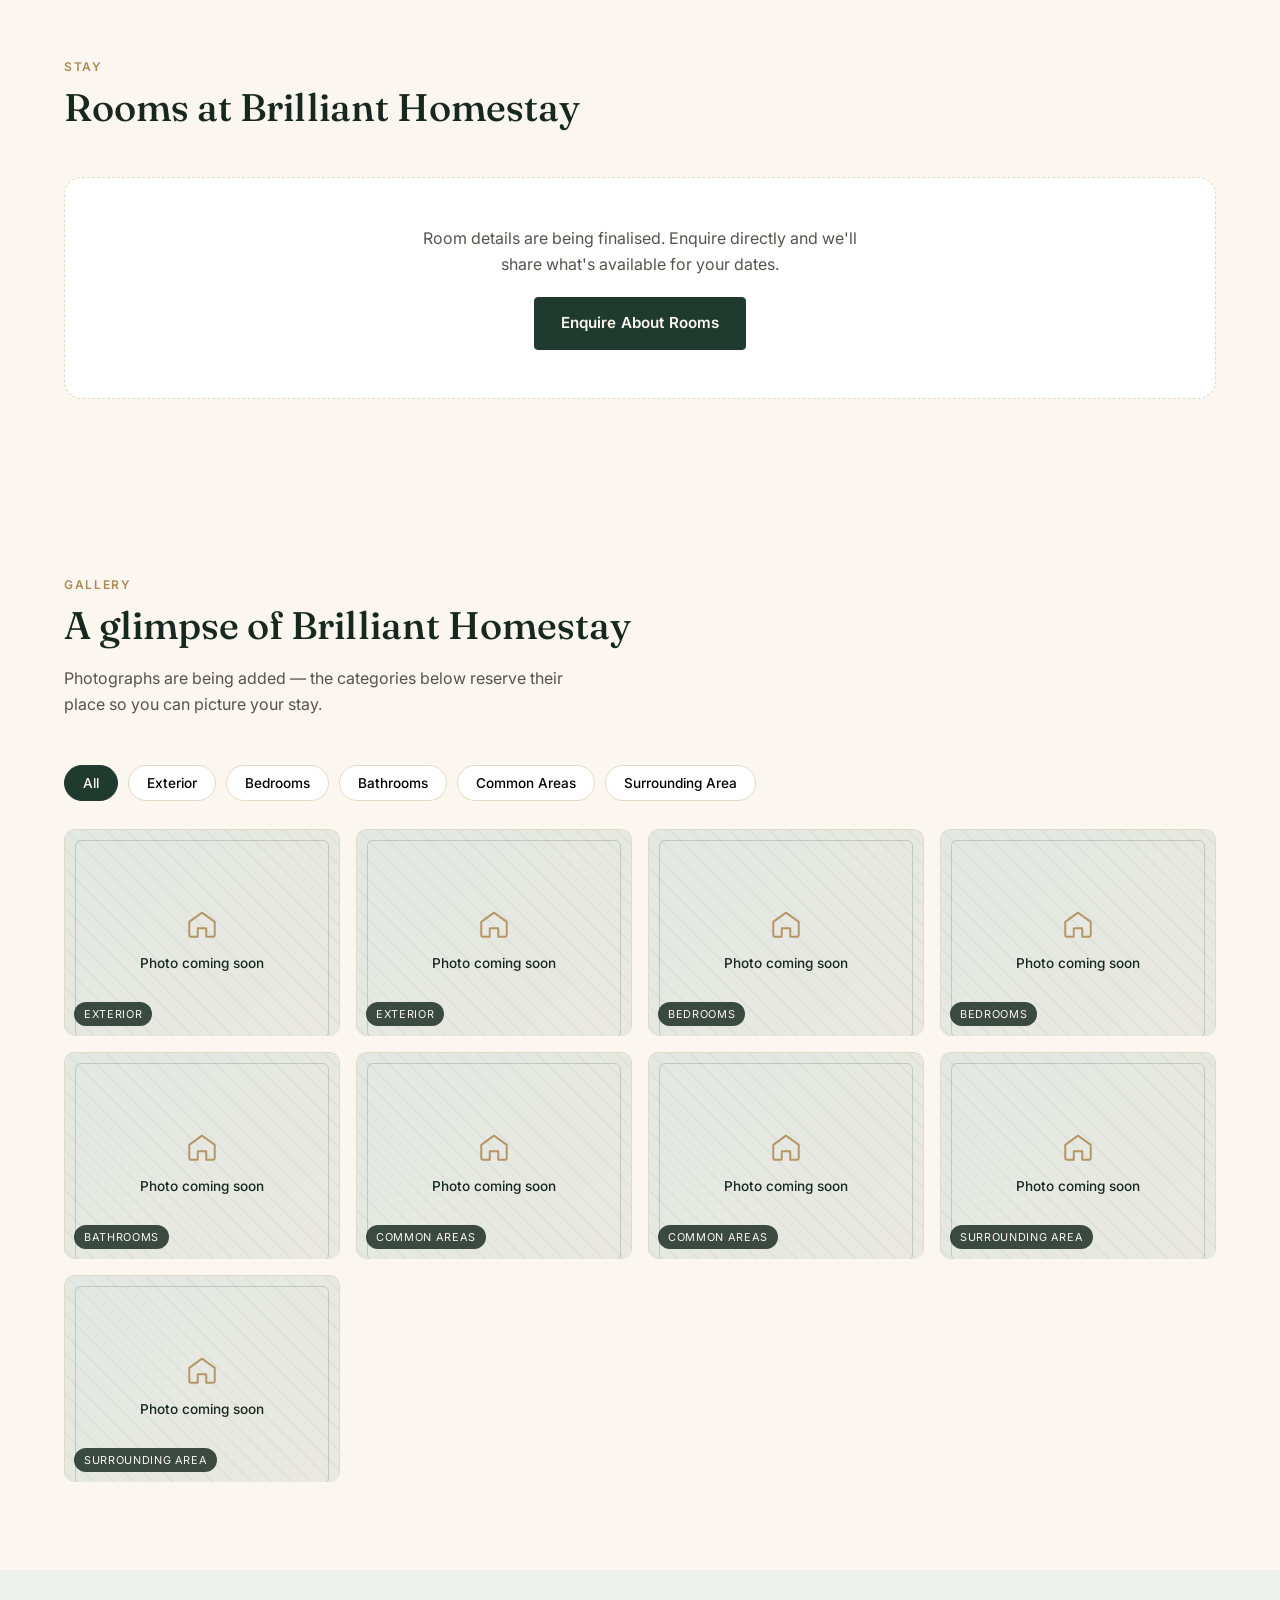
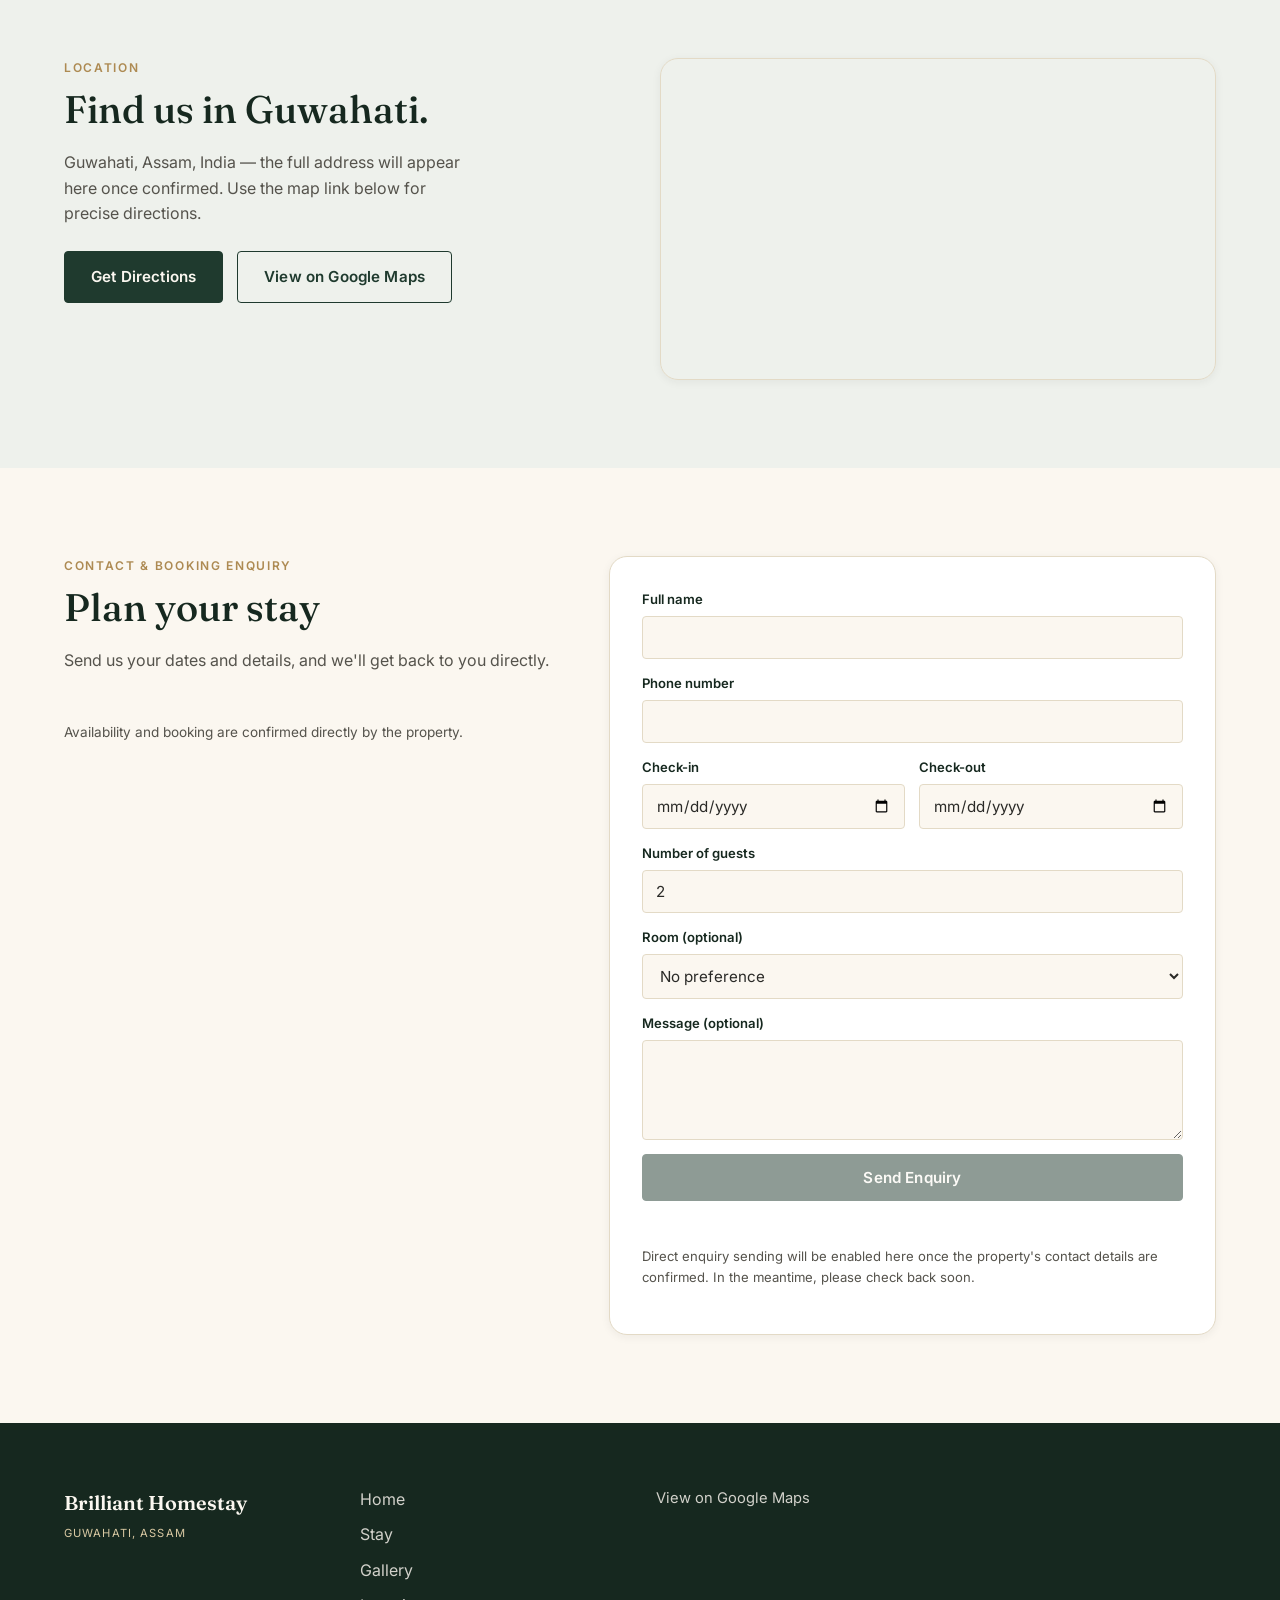
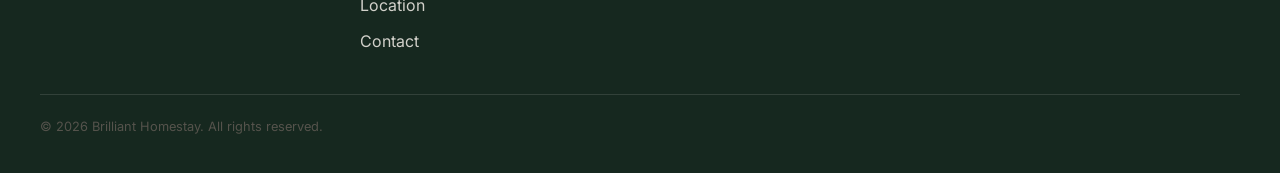
==== commit 9bf61a16: "Build Brilliant Homestay boutique website Replace the placeholder dental-clinic scaffold with a full" ====
--- a/index.html
+++ b/index.html
@@ -1,484 +1,332 @@
 <!DOCTYPE html>
 <html lang="en">
 <head>
-  <meta charset="UTF-8" />
-  <meta name="viewport" content="width=device-width, initial-scale=1.0" />
-  <title>Bright Smile Dental Clinic | Family &amp; Cosmetic Dentistry</title>
-  <meta name="description" content="Bright Smile Dental Clinic offers general, cosmetic, and emergency dental care with modern technology and a gentle, patient-first approach. Book your appointment today." />
-  <link rel="preconnect" href="https://fonts.googleapis.com">
-  <link href="https://fonts.googleapis.com/css2?family=Poppins:wght@400;500;600;700&display=swap" rel="stylesheet">
-  <link rel="stylesheet" href="css/style.css" />
+<meta charset="UTF-8" />
+<meta name="viewport" content="width=device-width, initial-scale=1.0" />
+<title>Brilliant Homestay | Boutique Homestay in Guwahati, Assam</title>
+<meta name="description" content="Brilliant Homestay in Guwahati, Assam — a warm, boutique homestay. Enquire directly by WhatsApp or phone to check availability and plan your stay." />
+<meta name="theme-color" content="#1F3A2E" />
+
+<!-- Open Graph -->
+<meta property="og:type" content="website" />
+<meta property="og:site_name" content="Brilliant Homestay" />
+<meta property="og:title" content="Brilliant Homestay | Guwahati, Assam" />
+<meta property="og:description" content="A warm, boutique homestay in Guwahati, Assam. Enquire directly by WhatsApp or phone to plan your stay." />
+<meta property="og:image" content="images/social/og-banner.svg" />
+<meta property="og:locale" content="en_IN" />
+
+<!-- Twitter Card -->
+<meta name="twitter:card" content="summary_large_image" />
+<meta name="twitter:title" content="Brilliant Homestay | Guwahati, Assam" />
+<meta name="twitter:description" content="A warm, boutique homestay in Guwahati, Assam. Enquire directly by WhatsApp or phone to plan your stay." />
+<meta name="twitter:image" content="images/social/og-banner.svg" />
+
+<link rel="icon" href="images/social/favicon.svg" type="image/svg+xml" />
+<link rel="preconnect" href="https://fonts.googleapis.com">
+<link rel="preconnect" href="https://fonts.gstatic.com" crossorigin>
+<link href="https://fonts.googleapis.com/css2?family=Fraunces:ital,opsz,wght@0,9..144,400;0,9..144,500;0,9..144,600;1,9..144,500&family=Inter:wght@400;500;600&display=swap" rel="stylesheet">
+<link rel="stylesheet" href="css/style.css" />
 </head>
 <body>
 
-  <!-- ============ TOPBAR ============ -->
-  <div class="topbar">
+<a class="skip-link" href="#main">Skip to content</a>
+
+<!-- ============================= HEADER ============================= -->
+<header class="site-header" id="site-header">
+  <div class="container header-inner">
+    <a href="#home" class="wordmark">
+      <span class="wordmark-main">Brilliant Homestay</span>
+      <span class="wordmark-sub">Guwahati, Assam</span>
+    </a>
+
+    <nav class="main-nav" id="main-nav" aria-label="Primary">
+      <ul class="nav-links">
+        <li><a href="#home" data-nav="home">Home</a></li>
+        <li><a href="#stay" data-nav="stay">Stay</a></li>
+        <li><a href="#gallery" data-nav="gallery">Gallery</a></li>
+        <li><a href="#location" data-nav="location">Location</a></li>
+        <li><a href="#contact" data-nav="contact">Contact</a></li>
+      </ul>
+    </nav>
+
+    <div class="header-actions">
+      <a href="#contact" class="btn btn-primary" data-cta="primary" data-cta-slot="header">Enquire About Your Stay</a>
+      <button class="menu-toggle" id="menu-toggle" aria-label="Open menu" aria-expanded="false" aria-controls="mobile-menu">
+        <span></span><span></span><span></span>
+      </button>
+    </div>
+  </div>
+
+  <!-- Mobile menu -->
+  <div class="mobile-menu" id="mobile-menu" hidden>
+    <ul class="mobile-nav-links">
+      <li><a href="#home" data-nav="home">Home</a></li>
+      <li><a href="#stay" data-nav="stay">Stay</a></li>
+      <li><a href="#gallery" data-nav="gallery">Gallery</a></li>
+      <li><a href="#location" data-nav="location">Location</a></li>
+      <li><a href="#contact" data-nav="contact">Contact</a></li>
+    </ul>
+    <a href="#contact" class="btn btn-primary btn-block" data-cta="primary" data-cta-slot="mobile-menu">Enquire About Your Stay</a>
+  </div>
+</header>
+
+<main id="main">
+
+  <!-- ============================= HERO ============================= -->
+  <section class="hero" id="home">
+    <div class="hero-media">
+      <div class="img-placeholder" data-placeholder-category="Exterior" data-placeholder-label="Brilliant Homestay — Exterior">
+        <svg class="placeholder-icon" viewBox="0 0 24 24" aria-hidden="true"><path d="M3 10.5 12 4l9 6.5V20a1 1 0 0 1-1 1h-5v-6H9v6H4a1 1 0 0 1-1-1z"/></svg>
+        <span class="placeholder-text">Exterior photograph coming soon</span>
+      </div>
+    </div>
+
+    <div class="container hero-content-wrap">
+      <div class="hero-content">
+        <p class="eyebrow">Brilliant Homestay &middot; Guwahati, Assam</p>
+        <h1>A warm welcome.<br>A stay to remember.</h1>
+        <p class="hero-lead">Discover Brilliant Homestay in Guwahati, Assam. Get in touch to plan your stay.</p>
+
+        <div class="hero-cta">
+          <a href="#contact" class="btn btn-primary btn-lg" data-cta="primary" data-cta-slot="hero">Enquire on WhatsApp</a>
+          <a href="#stay" class="btn btn-outline btn-lg">Explore the Stay</a>
+        </div>
+      </div>
+
+      <!-- Compact enquiry panel -->
+      <form class="enquiry-panel" id="hero-enquiry-form" novalidate aria-labelledby="hero-enquiry-heading">
+        <h2 id="hero-enquiry-heading" class="enquiry-panel-title">Enquire About Availability</h2>
+        <div class="enquiry-grid">
+          <div class="field">
+            <label for="hero-checkin">Check-in</label>
+            <input type="date" id="hero-checkin" name="checkin" required />
+          </div>
+          <div class="field">
+            <label for="hero-checkout">Check-out</label>
+            <input type="date" id="hero-checkout" name="checkout" required />
+          </div>
+          <div class="field field-guests">
+            <label for="hero-guests">Guests</label>
+            <input type="number" id="hero-guests" name="guests" min="1" max="20" value="2" required />
+          </div>
+        </div>
+        <p class="field-error" id="hero-enquiry-error" role="alert" hidden></p>
+        <button type="submit" class="btn btn-primary btn-block">Enquire About Availability</button>
+        <p class="enquiry-note">This checks availability directly with the property — it is not an instant booking.</p>
+      </form>
+    </div>
+  </section>
+
+  <!-- ============================= INTRODUCTION ============================= -->
+  <section class="section intro-section" id="welcome">
+    <div class="container intro-grid">
+      <div class="intro-media">
+        <div class="img-placeholder img-placeholder--tall" data-placeholder-category="Common Areas" data-placeholder-label="Common Area">
+          <svg class="placeholder-icon" viewBox="0 0 24 24" aria-hidden="true"><path d="M4 4h16v12H4zM2 20h20M9 8h6M9 11h6"/></svg>
+          <span class="placeholder-text">Common area photograph coming soon</span>
+        </div>
+      </div>
+      <div class="intro-text">
+        <p class="eyebrow">Welcome</p>
+        <h2>Welcome to Brilliant Homestay.</h2>
+        <p class="intro-body" id="intro-body">Brilliant Homestay offers a comfortable, homely stay in Guwahati, Assam.</p>
+        <a href="#contact" class="btn btn-outline" data-cta="secondary" data-cta-slot="intro">Enquire About Your Stay</a>
+      </div>
+    </div>
+  </section>
+
+  <!-- ============================= ACCOMMODATION ============================= -->
+  <section class="section stay-section" id="stay">
     <div class="container">
-      <div class="topbar-info">
-        <span>&#128222; +91 98765 43210</span>
-        <span>&#9993; hello@brightsmiledental.example</span>
-        <span>&#128205; MG Road, Bengaluru, Karnataka</span>
-      </div>
-      <div class="topbar-social">
-        <a href="#" aria-label="Facebook">FB</a>
-        <a href="#" aria-label="Instagram">IG</a>
-        <a href="#" aria-label="Google Reviews">G</a>
-      </div>
-    </div>
-  </div>
-
-  <!-- ============ HEADER / NAV ============ -->
-  <header class="site-header">
-    <div class="container nav-wrap">
-      <a href="index.html" class="logo">
-        <svg viewBox="0 0 24 24"><path d="M12 2C9 2 7 3.5 6 3.5c-1.7 0-3 1.6-3 4 0 2 .7 3.3 1.2 5.2.5 2 .8 4.6 1.6 6.4.5 1.1 1.1 1.9 2 1.9.9 0 1.2-.9 1.5-2.1.3-1.2.4-2.7 1.2-2.7s.9 1.5 1.2 2.7c.3 1.2.6 2.1 1.5 2.1.9 0 1.5-.8 2-1.9.8-1.8 1.1-4.4 1.6-6.4.5-1.9 1.2-3.2 1.2-5.2 0-2.4-1.3-4-3-4-1 0-3-1.5-6-1.5z" fill="currentColor"/></svg>
-        <span>Bright Smile<span class="tag">Dental Clinic</span></span>
-      </a>
-
-      <ul class="nav-links">
-        <li><a href="index.html">Home</a></li>
-        <li><a href="about.html">About</a></li>
-        <li><a href="services.html">Services</a></li>
-        <li><a href="contact.html">Contact</a></li>
-      </ul>
-
-      <div class="nav-actions">
-        <a href="contact.html" class="btn btn-primary">Book Appointment</a>
-        <button class="nav-toggle" aria-label="Toggle menu">
-          <span></span><span></span><span></span>
-        </button>
-      </div>
-    </div>
-  </header>
-
-  <!-- ============ HERO ============ -->
-  <section class="hero">
+      <div class="section-heading">
+        <p class="eyebrow">Stay</p>
+        <h2>Rooms at Brilliant Homestay</h2>
+      </div>
+
+      <div id="rooms-grid" class="rooms-grid"></div>
+
+      <!-- Fallback shown while no verified room types are configured -->
+      <div id="rooms-fallback" class="rooms-fallback">
+        <p>Room details are being finalised. Enquire directly and we'll share what's available for your dates.</p>
+        <a href="#contact" class="btn btn-primary" data-cta="primary" data-cta-slot="rooms-fallback">Enquire About Rooms</a>
+      </div>
+    </div>
+  </section>
+
+  <!-- ============================= AMENITIES ============================= -->
+  <section class="section amenities-section" id="amenities" hidden>
     <div class="container">
-      <div class="hero-content">
-        <span class="eyebrow">Trusted Dental Care Since 2010</span>
-        <h1>Healthy Smiles Start Right Here</h1>
-        <p>Modern, gentle, and personalized dental care for the whole family. From routine check-ups to complete smile makeovers, our experienced team is here to help you smile with confidence.</p>
-        <div class="hero-cta">
-          <a href="contact.html" class="btn btn-primary">Book an Appointment</a>
-          <a href="services.html" class="btn btn-outline">Our Services</a>
-        </div>
-        <div class="hero-stats">
-          <div><strong>14+</strong><span>Years of Experience</span></div>
-          <div><strong>12,000+</strong><span>Happy Patients</span></div>
-          <div><strong>4.9/5</strong><span>Average Rating</span></div>
-        </div>
-      </div>
-
-      <div class="hero-visual">
-        <div class="visual-card">
-          <svg viewBox="0 0 420 380" width="100%" height="auto" xmlns="http://www.w3.org/2000/svg">
-            <rect width="420" height="380" rx="20" fill="#e6f5f5"/>
-            <circle cx="210" cy="150" r="90" fill="#ffffff"/>
-            <path d="M210 90c-24 0-38 12-46 12-13 0-23 12-23 30 0 15 5 25 9 39 4 15 6 35 12 49 4 8 8 14 15 14 7 0 9-7 11-16 2-9 3-20 9-20s7 11 9 20c2 9 4 16 11 16 7 0 11-6 15-14 6-14 8-34 12-49 4-14 9-24 9-39 0-18-10-30-23-30-8 0-22-12-46-12z" fill="#0e7c86"/>
-            <rect x="60" y="270" width="300" height="18" rx="9" fill="#ffffff"/>
-            <rect x="60" y="300" width="220" height="14" rx="7" fill="#ffffff" opacity="0.7"/>
-            <rect x="60" y="326" width="260" height="14" rx="7" fill="#ffffff" opacity="0.5"/>
-          </svg>
-        </div>
-        <div class="floating-badge badge-1">
-          <span class="icon-circle" style="width:40px;height:40px;">
-            <svg viewBox="0 0 24 24" fill="none" stroke="currentColor" stroke-width="2" stroke-linecap="round" stroke-linejoin="round" width="20" height="20"><circle cx="12" cy="12" r="10"/><path d="M9 12l2 2 4-4"/></svg>
-          </span>
-          Painless Treatments
-        </div>
-        <div class="floating-badge badge-2">
-          <span class="icon-circle" style="width:40px;height:40px;">
-            <svg viewBox="0 0 24 24" fill="none" stroke="currentColor" stroke-width="2" stroke-linecap="round" stroke-linejoin="round" width="20" height="20"><rect x="3" y="4" width="18" height="18" rx="2"/><path d="M16 2v4M8 2v4M3 10h18"/></svg>
-          </span>
-          Same-Day Booking
-        </div>
-      </div>
-    </div>
-  </section>
-
-  <!-- ============ TRUST STRIP ============ -->
-  <div class="trust-strip">
+      <div class="section-heading">
+        <p class="eyebrow">Amenities</p>
+        <h2>What's on offer</h2>
+      </div>
+      <ul id="amenities-list" class="amenities-list"></ul>
+    </div>
+  </section>
+
+  <!-- ============================= GALLERY ============================= -->
+  <section class="section gallery-section" id="gallery">
     <div class="container">
-      <div class="trust-item">&#11088; 4.9 Google Rating</div>
-      <div class="trust-item">&#128737; Certified &amp; Insured</div>
-      <div class="trust-item">&#128300; Modern Sterilized Equipment</div>
-      <div class="trust-item">&#128197; Flexible Scheduling</div>
-      <div class="trust-item">&#128140; Emergency Care Available</div>
-    </div>
-  </div>
-
-  <!-- ============ SERVICES ============ -->
-  <section class="section" id="services">
+      <div class="section-heading">
+        <p class="eyebrow">Gallery</p>
+        <h2>A glimpse of Brilliant Homestay</h2>
+        <p class="section-sub">Photographs are being added — the categories below reserve their place so you can picture your stay.</p>
+      </div>
+
+      <div class="gallery-filters" id="gallery-filters" role="tablist" aria-label="Filter gallery by category"></div>
+      <div class="gallery-grid" id="gallery-grid"></div>
+    </div>
+  </section>
+
+  <!-- Lightbox -->
+  <div class="lightbox" id="lightbox" hidden role="dialog" aria-modal="true" aria-label="Photo viewer">
+    <button class="lightbox-close" id="lightbox-close" aria-label="Close photo viewer">&times;</button>
+    <button class="lightbox-nav lightbox-prev" id="lightbox-prev" aria-label="Previous photo">&#8249;</button>
+    <div class="lightbox-stage" id="lightbox-stage"></div>
+    <button class="lightbox-nav lightbox-next" id="lightbox-next" aria-label="Next photo">&#8250;</button>
+    <p class="lightbox-caption" id="lightbox-caption"></p>
+  </div>
+
+  <!-- ============================= LOCATION ============================= -->
+  <section class="section location-section" id="location">
+    <div class="container location-grid">
+      <div class="location-text">
+        <p class="eyebrow">Location</p>
+        <h2>Find us in Guwahati.</h2>
+        <p id="location-address" class="location-address" hidden></p>
+        <p class="location-fallback" id="location-fallback">Guwahati, Assam, India — the full address will appear here once confirmed. Use the map link below for precise directions.</p>
+
+        <ul class="location-landmarks" id="location-landmarks" hidden></ul>
+
+        <div class="location-actions">
+          <a id="location-directions" href="#" target="_blank" rel="noopener" class="btn btn-primary">Get Directions</a>
+          <a id="location-maps-view" href="#" target="_blank" rel="noopener" class="btn btn-outline">View on Google Maps</a>
+        </div>
+      </div>
+      <div class="location-map">
+        <iframe id="location-embed" title="Brilliant Homestay location map" loading="lazy" referrerpolicy="no-referrer-when-downgrade" src=""></iframe>
+      </div>
+    </div>
+  </section>
+
+  <!-- ============================= REVIEWS ============================= -->
+  <section class="section reviews-section" id="reviews" hidden>
     <div class="container">
-      <div class="section-head">
-        <span class="eyebrow">What We Offer</span>
-        <h2>Complete Dental Care Under One Roof</h2>
-        <p>From preventive care to advanced cosmetic procedures, we offer a full range of treatments using the latest technology.</p>
-      </div>
-
-      <div class="grid grid-4">
-        <div class="card service-card">
-          <span class="icon-circle">
-            <svg viewBox="0 0 24 24" fill="none" stroke="currentColor" stroke-width="2" stroke-linecap="round" stroke-linejoin="round"><path d="M12 2C9 2 7 3.5 6 3.5c-1.7 0-3 1.6-3 4 0 2 .7 3.3 1.2 5.2.5 2 .8 4.6 1.6 6.4.5 1.1 1.1 1.9 2 1.9.9 0 1.2-.9 1.5-2.1.3-1.2.4-2.7 1.2-2.7s.9 1.5 1.2 2.7c.3 1.2.6 2.1 1.5 2.1.9 0 1.5-.8 2-1.9.8-1.8 1.1-4.4 1.6-6.4.5-1.9 1.2-3.2 1.2-5.2 0-2.4-1.3-4-3-4-1 0-3-1.5-6-1.5z"/></svg>
-          </span>
-          <h3>General Dentistry</h3>
-          <p>Routine check-ups, cleanings, and fillings to keep your teeth healthy for the long term.</p>
-          <a href="services.html" class="card-link">Learn more &#8594;</a>
-        </div>
-
-        <div class="card service-card">
-          <span class="icon-circle">
-            <svg viewBox="0 0 24 24" fill="none" stroke="currentColor" stroke-width="2" stroke-linecap="round" stroke-linejoin="round"><path d="M12 3l1.5 4.5L18 9l-4.5 1.5L12 15l-1.5-4.5L6 9l4.5-1.5z"/><path d="M19 15l.7 2 2 .7-2 .7-.7 2-.7-2-2-.7 2-.7z"/></svg>
-          </span>
-          <h3>Cosmetic Dentistry</h3>
-          <p>Veneers, bonding, and smile makeovers designed to give you a confident, radiant smile.</p>
-          <a href="services.html" class="card-link">Learn more &#8594;</a>
-        </div>
-
-        <div class="card service-card">
-          <span class="icon-circle">
-            <svg viewBox="0 0 24 24" fill="none" stroke="currentColor" stroke-width="2" stroke-linecap="round" stroke-linejoin="round"><path d="M12 2v6M12 22v-6M4.9 4.9l4.2 4.2M14.9 14.9l4.2 4.2M2 12h6M16 12h6M4.9 19.1l4.2-4.2M14.9 9.1l4.2-4.2"/></svg>
-          </span>
-          <h3>Teeth Whitening</h3>
-          <p>Safe, effective in-clinic whitening treatments for a brighter smile in under an hour.</p>
-          <a href="services.html" class="card-link">Learn more &#8594;</a>
-        </div>
-
-        <div class="card service-card">
-          <span class="icon-circle">
-            <svg viewBox="0 0 24 24" fill="none" stroke="currentColor" stroke-width="2" stroke-linecap="round" stroke-linejoin="round"><path d="M12 3l8 4v5c0 5-3.5 8-8 9-4.5-1-8-4-8-9V7z"/></svg>
-          </span>
-          <h3>Dental Implants</h3>
-          <p>Permanent, natural-looking tooth replacement solutions backed by advanced imaging.</p>
-          <a href="services.html" class="card-link">Learn more &#8594;</a>
-        </div>
-
-        <div class="card service-card">
-          <span class="icon-circle">
-            <svg viewBox="0 0 24 24" fill="none" stroke="currentColor" stroke-width="2" stroke-linecap="round" stroke-linejoin="round"><rect x="3" y="8" width="18" height="8" rx="2"/><path d="M7 8v8M12 8v8M17 8v8"/></svg>
-          </span>
-          <h3>Braces &amp; Orthodontics</h3>
-          <p>Traditional braces and clear aligners to straighten teeth at any age.</p>
-          <a href="services.html" class="card-link">Learn more &#8594;</a>
-        </div>
-
-        <div class="card service-card">
-          <span class="icon-circle">
-            <svg viewBox="0 0 24 24" fill="none" stroke="currentColor" stroke-width="2" stroke-linecap="round" stroke-linejoin="round"><path d="M12 21s-7-4.5-9.5-9C.5 8 2 4 6 4c2.4 0 4 1.5 6 4 2-2.5 3.6-4 6-4 4 0 5.5 4 3.5 8-2.5 4.5-9.5 9-9.5 9z"/></svg>
-          </span>
-          <h3>Root Canal Therapy</h3>
-          <p>Pain-free root canal treatments performed with precision to save your natural teeth.</p>
-          <a href="services.html" class="card-link">Learn more &#8594;</a>
-        </div>
-
-        <div class="card service-card">
-          <span class="icon-circle">
-            <svg viewBox="0 0 24 24" fill="none" stroke="currentColor" stroke-width="2" stroke-linecap="round" stroke-linejoin="round"><circle cx="12" cy="8" r="4"/><path d="M4 21c0-4 3.5-7 8-7s8 3 8 7"/></svg>
-          </span>
-          <h3>Pediatric Dentistry</h3>
-          <p>Gentle, friendly dental care designed to make kids' visits comfortable and fun.</p>
-          <a href="services.html" class="card-link">Learn more &#8594;</a>
-        </div>
-
-        <div class="card service-card">
-          <span class="icon-circle">
-            <svg viewBox="0 0 24 24" fill="none" stroke="currentColor" stroke-width="2" stroke-linecap="round" stroke-linejoin="round"><path d="M10.29 3.86L1.82 18a2 2 0 0 0 1.71 3h16.94a2 2 0 0 0 1.71-3L13.71 3.86a2 2 0 0 0-3.42 0z"/><line x1="12" y1="9" x2="12" y2="13"/><line x1="12" y1="17" x2="12.01" y2="17"/></svg>
-          </span>
-          <h3>Emergency Dental Care</h3>
-          <p>Same-day appointments for dental emergencies, toothaches, and urgent repairs.</p>
-          <a href="services.html" class="card-link">Learn more &#8594;</a>
-        </div>
-      </div>
-    </div>
-  </section>
-
-  <!-- ============ WHY CHOOSE US ============ -->
-  <section class="section section-alt">
-    <div class="container">
-      <div class="why-grid">
-        <div class="why-image">
-          <svg viewBox="0 0 480 520" width="100%" height="auto" xmlns="http://www.w3.org/2000/svg">
-            <rect width="480" height="520" fill="#0e7c86"/>
-            <circle cx="240" cy="200" r="120" fill="#ffffff" opacity="0.08"/>
-            <circle cx="360" cy="420" r="90" fill="#ffffff" opacity="0.06"/>
-            <path d="M240 140c-30 0-48 15-58 15-16 0-29 15-29 38 0 19 6 32 11 49 5 19 8 44 15 62 5 10 10 18 19 18 9 0 12-9 15-20 3-11 4-25 12-25s9 14 12 25c3 11 6 20 15 20 9 0 14-8 19-18 7-18 10-43 15-62 5-17 11-30 11-49 0-23-13-38-29-38-10 0-28-15-58-15z" fill="#ffffff"/>
-          </svg>
-        </div>
-
-        <div>
-          <span class="eyebrow">Why Choose Us</span>
-          <h2>Compassionate Care, Advanced Technology</h2>
-          <p style="color:var(--color-text-muted); max-width:520px;">We combine clinical excellence with a warm, welcoming environment so every visit feels comfortable — not clinical.</p>
-
-          <div class="why-list" style="margin-top:28px;">
-            <div class="why-item">
-              <span class="icon-circle">
-                <svg viewBox="0 0 24 24" fill="none" stroke="currentColor" stroke-width="2" stroke-linecap="round" stroke-linejoin="round"><path d="M20.84 4.61a5.5 5.5 0 0 0-7.78 0L12 5.67l-1.06-1.06a5.5 5.5 0 1 0-7.78 7.78l1.06 1.06L12 21.23l7.78-7.78 1.06-1.06a5.5 5.5 0 0 0 0-7.78z"/></svg>
-              </span>
-              <div>
-                <h4>Experienced, Caring Team</h4>
-                <p>Our dentists bring over a decade of combined experience treating patients of all ages.</p>
-              </div>
-            </div>
-
-            <div class="why-item">
-              <span class="icon-circle">
-                <svg viewBox="0 0 24 24" fill="none" stroke="currentColor" stroke-width="2" stroke-linecap="round" stroke-linejoin="round"><rect x="4" y="4" width="16" height="16" rx="2"/><path d="M9 9h6v6H9z"/></svg>
-              </span>
-              <div>
-                <h4>Modern Equipment &amp; Techniques</h4>
-                <p>Digital X-rays, intraoral cameras, and sterilized instruments for safe, precise treatment.</p>
-              </div>
-            </div>
-
-            <div class="why-item">
-              <span class="icon-circle">
-                <svg viewBox="0 0 24 24" fill="none" stroke="currentColor" stroke-width="2" stroke-linecap="round" stroke-linejoin="round"><circle cx="12" cy="12" r="10"/><polyline points="12 6 12 12 16 14"/></svg>
-              </span>
-              <div>
-                <h4>Convenient Scheduling</h4>
-                <p>Evening and weekend slots, plus same-day emergency appointments when you need them most.</p>
-              </div>
-            </div>
-
-            <div class="why-item">
-              <span class="icon-circle">
-                <svg viewBox="0 0 24 24" fill="none" stroke="currentColor" stroke-width="2" stroke-linecap="round" stroke-linejoin="round"><path d="M12 1v22M17 5H9.5a3.5 3.5 0 0 0 0 7h5a3.5 3.5 0 0 1 0 7H6"/></svg>
-              </span>
-              <div>
-                <h4>Transparent, Fair Pricing</h4>
-                <p>Clear treatment estimates upfront, with flexible payment options and insurance support.</p>
-              </div>
-            </div>
-          </div>
-        </div>
-      </div>
-    </div>
-  </section>
-
-  <!-- ============ TEAM ============ -->
-  <section class="section" id="team">
-    <div class="container">
-      <div class="section-head">
-        <span class="eyebrow">Meet Our Dentists</span>
-        <h2>Skilled Hands, Gentle Care</h2>
-        <p>Our team of licensed dental professionals is dedicated to your comfort and long-term oral health.</p>
-      </div>
-
-      <div class="grid grid-3">
-        <div class="card team-card">
-          <div class="team-photo">
-            <svg viewBox="0 0 24 24" fill="none" stroke="currentColor" stroke-width="1.5"><circle cx="12" cy="8" r="4"/><path d="M4 21c0-4.4 3.6-8 8-8s8 3.6 8 8"/></svg>
-          </div>
-          <h3>Dr. Ananya Rao</h3>
-          <span class="team-role">Chief Dental Surgeon, BDS, MDS</span>
-          <p>Specializes in cosmetic dentistry and full-mouth rehabilitation with over 12 years of practice.</p>
-          <div class="team-socials">
-            <a href="#" aria-label="LinkedIn">in</a>
-            <a href="#" aria-label="Email">@</a>
-          </div>
-        </div>
-
-        <div class="card team-card">
-          <div class="team-photo">
-            <svg viewBox="0 0 24 24" fill="none" stroke="currentColor" stroke-width="1.5"><circle cx="12" cy="8" r="4"/><path d="M4 21c0-4.4 3.6-8 8-8s8 3.6 8 8"/></svg>
-          </div>
-          <h3>Dr. Rahul Mehta</h3>
-          <span class="team-role">Orthodontist, BDS, MDS</span>
-          <p>Focused on braces and clear aligner therapy, helping patients of all ages achieve straighter smiles.</p>
-          <div class="team-socials">
-            <a href="#" aria-label="LinkedIn">in</a>
-            <a href="#" aria-label="Email">@</a>
-          </div>
-        </div>
-
-        <div class="card team-card">
-          <div class="team-photo">
-            <svg viewBox="0 0 24 24" fill="none" stroke="currentColor" stroke-width="1.5"><circle cx="12" cy="8" r="4"/><path d="M4 21c0-4.4 3.6-8 8-8s8 3.6 8 8"/></svg>
-          </div>
-          <h3>Dr. Priya Nair</h3>
-          <span class="team-role">Pediatric Dentist, BDS</span>
-          <p>Brings a gentle, kid-friendly approach to dentistry, making every young patient feel at ease.</p>
-          <div class="team-socials">
-            <a href="#" aria-label="LinkedIn">in</a>
-            <a href="#" aria-label="Email">@</a>
-          </div>
-        </div>
-      </div>
-    </div>
-  </section>
-
-  <!-- ============ TESTIMONIALS ============ -->
-  <section class="section section-alt">
-    <div class="container">
-      <div class="section-head">
-        <span class="eyebrow">Patient Stories</span>
-        <h2>What Our Patients Say</h2>
-        <p>We're proud to have earned the trust of thousands of patients over the years.</p>
-      </div>
-
-      <div class="grid grid-3 testimonial-track">
-        <div class="testimonial-card">
-          <div class="testimonial-stars">&#9733;&#9733;&#9733;&#9733;&#9733;</div>
-          <p class="quote">"Absolutely the best dental experience I've had. The staff explained every step and made me feel completely at ease during my root canal."</p>
-          <div class="testimonial-author">
-            <span class="avatar">S</span>
-            <div>
-              <strong>Sanjana Iyer</strong>
-              <span>Root Canal Patient</span>
-            </div>
-          </div>
-        </div>
-
-        <div class="testimonial-card">
-          <div class="testimonial-stars">&#9733;&#9733;&#9733;&#9733;&#9733;</div>
-          <p class="quote">"My kids actually look forward to their dental visits now. Dr. Nair is wonderful with children and so patient."</p>
-          <div class="testimonial-author">
-            <span class="avatar">V</span>
-            <div>
-              <strong>Vikram Shetty</strong>
-              <span>Parent of two</span>
-            </div>
-          </div>
-        </div>
-
-        <div class="testimonial-card">
-          <div class="testimonial-stars">&#9733;&#9733;&#9733;&#9733;&#9733;</div>
-          <p class="quote">"Got my smile makeover here and couldn't be happier. Professional, clean, and the results speak for themselves!"</p>
-          <div class="testimonial-author">
-            <span class="avatar">A</span>
-            <div>
-              <strong>Aditi Kulkarni</strong>
-              <span>Cosmetic Dentistry Patient</span>
-            </div>
-          </div>
-        </div>
-      </div>
-    </div>
-  </section>
-
-  <!-- ============ FAQ ============ -->
-  <section class="section">
-    <div class="container">
-      <div class="section-head">
-        <span class="eyebrow">FAQs</span>
-        <h2>Frequently Asked Questions</h2>
-        <p>Have more questions? Feel free to reach out — we're happy to help.</p>
-      </div>
-
-      <div class="faq-list">
-        <div class="faq-item open">
-          <button class="faq-question">Do I need an appointment for a routine check-up?
-            <span class="plus">+</span>
-          </button>
-          <div class="faq-answer" style="max-height:120px;">
-            <p>Yes, we recommend booking ahead to guarantee your preferred time slot. However, we always try to accommodate walk-ins when possible.</p>
-          </div>
-        </div>
-
-        <div class="faq-item">
-          <button class="faq-question">Do you accept dental insurance?
-            <span class="plus">+</span>
-          </button>
-          <div class="faq-answer">
-            <p>We work with most major insurance providers and also offer flexible in-house payment plans. Contact our front desk for details specific to your plan.</p>
-          </div>
-        </div>
-
-        <div class="faq-item">
-          <button class="faq-question">What should I do in a dental emergency?
-            <span class="plus">+</span>
-          </button>
-          <div class="faq-answer">
-            <p>Call our clinic immediately at the number listed in the header. We reserve same-day slots for urgent issues like severe pain, swelling, or a knocked-out tooth.</p>
-          </div>
-        </div>
-
-        <div class="faq-item">
-          <button class="faq-question">Is teeth whitening safe?
-            <span class="plus">+</span>
-          </button>
-          <div class="faq-answer">
-            <p>Yes. Our in-clinic whitening treatments are performed under professional supervision using dentist-grade products that are safe for enamel when used correctly.</p>
-          </div>
-        </div>
-      </div>
-    </div>
-  </section>
-
-  <!-- ============ CTA BANNER ============ -->
-  <section class="section" style="padding-top:0;">
-    <div class="container">
-      <div class="cta-banner">
-        <div>
-          <h2>Ready to Get Your Best Smile?</h2>
-          <p>Schedule your visit today and take the first step toward better oral health.</p>
-        </div>
-        <div class="cta-actions">
-          <a href="contact.html" class="btn btn-light">Book an Appointment</a>
-          <a href="tel:+919876543210" class="btn btn-outline" style="border-color:#fff; color:#fff;">Call Us Now</a>
-        </div>
-      </div>
-    </div>
-  </section>
-
-  <!-- ============ FOOTER ============ -->
-  <footer class="site-footer">
-    <div class="container">
-      <div class="footer-grid">
-        <div>
-          <div class="footer-logo">
-            <svg viewBox="0 0 24 24"><path d="M12 2C9 2 7 3.5 6 3.5c-1.7 0-3 1.6-3 4 0 2 .7 3.3 1.2 5.2.5 2 .8 4.6 1.6 6.4.5 1.1 1.1 1.9 2 1.9.9 0 1.2-.9 1.5-2.1.3-1.2.4-2.7 1.2-2.7s.9 1.5 1.2 2.7c.3 1.2.6 2.1 1.5 2.1.9 0 1.5-.8 2-1.9.8-1.8 1.1-4.4 1.6-6.4.5-1.9 1.2-3.2 1.2-5.2 0-2.4-1.3-4-3-4-1 0-3-1.5-6-1.5z" fill="currentColor"/></svg>
-            Bright Smile
-          </div>
-          <p>Providing gentle, modern dental care to our community since 2010. Your comfort and oral health are our top priority.</p>
-          <div class="footer-social">
-            <a href="#" aria-label="Facebook">FB</a>
-            <a href="#" aria-label="Instagram">IG</a>
-            <a href="#" aria-label="Google">G</a>
-          </div>
-        </div>
-
-        <div>
-          <h4>Quick Links</h4>
-          <ul class="footer-links">
-            <li><a href="index.html">Home</a></li>
-            <li><a href="about.html">About Us</a></li>
-            <li><a href="services.html">Services</a></li>
-            <li><a href="contact.html">Contact</a></li>
-          </ul>
-        </div>
-
-        <div>
-          <h4>Our Services</h4>
-          <ul class="footer-links">
-            <li><a href="services.html">General Dentistry</a></li>
-            <li><a href="services.html">Cosmetic Dentistry</a></li>
-            <li><a href="services.html">Dental Implants</a></li>
-            <li><a href="services.html">Braces &amp; Orthodontics</a></li>
-          </ul>
-        </div>
-
-        <div>
-          <h4>Contact</h4>
-          <ul class="footer-links">
-            <li>MG Road, Bengaluru, Karnataka 560001</li>
-            <li>+91 98765 43210</li>
-            <li>hello@brightsmiledental.example</li>
-            <li>Mon–Sat: 9:00 AM – 7:00 PM</li>
-          </ul>
-        </div>
-      </div>
-
-      <div class="footer-bottom">
-        <span>&copy; <span data-year>2026</span> Bright Smile Dental Clinic. All rights reserved.</span>
-        <span>Placeholder content — replace with your clinic's real details.</span>
-      </div>
-    </div>
-  </footer>
-
-  <button class="back-to-top" aria-label="Back to top">&#8593;</button>
-
-  <script src="js/script.js"></script>
+      <div class="section-heading">
+        <p class="eyebrow">Guest Reviews</p>
+        <h2>What guests are saying</h2>
+      </div>
+      <div id="reviews-grid" class="reviews-grid"></div>
+    </div>
+  </section>
+
+  <!-- ============================= FAQ ============================= -->
+  <section class="section faq-section" id="faq" hidden>
+    <div class="container faq-container">
+      <div class="section-heading">
+        <p class="eyebrow">FAQs</p>
+        <h2>Frequently asked questions</h2>
+      </div>
+      <div id="faq-list" class="faq-list"></div>
+      <p class="faq-cta">Can't find what you're looking for? <a href="#contact">Get in touch directly.</a></p>
+    </div>
+  </section>
+
+  <!-- ============================= CONTACT ============================= -->
+  <section class="section contact-section" id="contact">
+    <div class="container contact-grid">
+      <div class="contact-intro">
+        <p class="eyebrow">Contact &amp; Booking Enquiry</p>
+        <h2>Plan your stay</h2>
+        <p>Send us your dates and details, and we'll get back to you directly.</p>
+
+        <div class="contact-methods" id="contact-methods"></div>
+
+        <p class="contact-note">Availability and booking are confirmed directly by the property.</p>
+      </div>
+
+      <form class="contact-form" id="contact-form" novalidate>
+        <div class="field">
+          <label for="cf-name">Full name</label>
+          <input type="text" id="cf-name" name="name" autocomplete="name" required />
+          <span class="field-error" data-error-for="cf-name" role="alert"></span>
+        </div>
+
+        <div class="field">
+          <label for="cf-phone">Phone number</label>
+          <input type="tel" id="cf-phone" name="phone" autocomplete="tel" required />
+          <span class="field-error" data-error-for="cf-phone" role="alert"></span>
+        </div>
+
+        <div class="field-row">
+          <div class="field">
+            <label for="cf-checkin">Check-in</label>
+            <input type="date" id="cf-checkin" name="checkin" required />
+            <span class="field-error" data-error-for="cf-checkin" role="alert"></span>
+          </div>
+          <div class="field">
+            <label for="cf-checkout">Check-out</label>
+            <input type="date" id="cf-checkout" name="checkout" required />
+            <span class="field-error" data-error-for="cf-checkout" role="alert"></span>
+          </div>
+        </div>
+
+        <div class="field">
+          <label for="cf-guests">Number of guests</label>
+          <input type="number" id="cf-guests" name="guests" min="1" max="20" value="2" required />
+          <span class="field-error" data-error-for="cf-guests" role="alert"></span>
+        </div>
+
+        <div class="field">
+          <label for="cf-room">Room (optional)</label>
+          <select id="cf-room" name="room">
+            <option value="">No preference</option>
+          </select>
+        </div>
+
+        <div class="field">
+          <label for="cf-message">Message (optional)</label>
+          <textarea id="cf-message" name="message" rows="4"></textarea>
+        </div>
+
+        <button type="submit" class="btn btn-primary btn-block" id="contact-submit">Send Enquiry</button>
+        <p class="form-status" id="contact-form-status" role="status" aria-live="polite"></p>
+        <p class="form-disabled-note" id="contact-form-disabled-note" hidden>Direct enquiry sending will be enabled here once the property's contact details are confirmed. In the meantime, please check back soon.</p>
+      </form>
+    </div>
+  </section>
+
+</main>
+
+<!-- ============================= FOOTER ============================= -->
+<footer class="site-footer">
+  <div class="container footer-grid">
+    <div class="footer-brand">
+      <span class="wordmark-main">Brilliant Homestay</span>
+      <span class="wordmark-sub">Guwahati, Assam</span>
+    </div>
+
+    <nav class="footer-nav" aria-label="Footer">
+      <a href="#home">Home</a>
+      <a href="#stay">Stay</a>
+      <a href="#gallery">Gallery</a>
+      <a href="#location">Location</a>
+      <a href="#contact">Contact</a>
+    </nav>
+
+    <div class="footer-contact" id="footer-contact"></div>
+
+    <div class="footer-policies" id="footer-policies"></div>
+  </div>
+  <div class="container footer-bottom">
+    <p>&copy; <span id="footer-year"></span> Brilliant Homestay. All rights reserved.</p>
+  </div>
+</footer>
+
+<!-- ============================= STICKY MOBILE BAR ============================= -->
+<div class="sticky-bar" id="sticky-bar" hidden></div>
+
+<script src="js/config.js"></script>
+<script src="js/script.js"></script>
 </body>
 </html>
--- a/css/style.css
+++ b/css/style.css
@@ -1,1241 +1,710 @@
-/* ==========================================================================
-   Bright Smile Dental Clinic — Stylesheet
+/* ============================================================================
+   BRILLIANT HOMESTAY — STYLES
+   Boutique hospitality aesthetic: ivory, deep forest green, charcoal, brass.
    ========================================================================== */
 
 :root {
-  --color-primary: #0e7c86;
-  --color-primary-dark: #095b63;
-  --color-primary-light: #e6f5f5;
-  --color-accent: #ff8a65;
-  --color-text: #1f2b2d;
-  --color-text-muted: #5b6a6d;
-  --color-bg: #ffffff;
-  --color-bg-alt: #f5fafa;
-  --color-border: #e1eaea;
-  --radius-sm: 8px;
-  --radius-md: 16px;
-  --radius-lg: 28px;
-  --shadow-sm: 0 2px 8px rgba(15, 40, 43, 0.06);
-  --shadow-md: 0 10px 30px rgba(15, 40, 43, 0.10);
-  --container: 1180px;
-  --transition: 0.25s ease;
-}
-
-* {
-  box-sizing: border-box;
-}
-
-html {
-  scroll-behavior: smooth;
+  --ivory: #fbf7f0;
+  --ivory-deep: #f2ead9;
+  --forest: #1f3a2e;
+  --forest-deep: #16281f;
+  --forest-tint: #eef1ec;
+  --charcoal: #2a2a27;
+  --charcoal-soft: #55534c;
+  --brass: #ad8a52;
+  --brass-light: #d9c9a3;
+  --border: #e3dac6;
+  --white: #ffffff;
+  --error: #a4423b;
+
+  --font-serif: "Fraunces", Georgia, serif;
+  --font-sans: "Inter", -apple-system, BlinkMacSystemFont, "Segoe UI", sans-serif;
+
+  --radius-sm: 4px;
+  --radius-md: 10px;
+  --radius-lg: 18px;
+
+  --shadow-soft: 0 12px 32px -18px rgba(22, 40, 31, 0.35);
+  --shadow-card: 0 2px 10px rgba(42, 42, 39, 0.06);
+
+  --header-height: 84px;
+  --transition: 220ms cubic-bezier(0.4, 0, 0.2, 1);
+}
+
+* { box-sizing: border-box; }
+[hidden] { display: none !important; }
+html { scroll-behavior: smooth; scroll-padding-top: calc(var(--header-height) + 12px); }
+
+@media (prefers-reduced-motion: reduce) {
+  html { scroll-behavior: auto; }
+  *, *::before, *::after {
+    animation-duration: 0.01ms !important;
+    animation-iteration-count: 1 !important;
+    transition-duration: 0.01ms !important;
+    scroll-behavior: auto !important;
+  }
 }
 
 body {
   margin: 0;
-  font-family: "Poppins", "Segoe UI", Arial, sans-serif;
-  color: var(--color-text);
-  background: var(--color-bg);
-  line-height: 1.65;
+  font-family: var(--font-sans);
+  color: var(--charcoal);
+  background: var(--ivory);
+  line-height: 1.6;
   -webkit-font-smoothing: antialiased;
 }
 
 h1, h2, h3, h4 {
-  font-family: "Poppins", "Segoe UI", Arial, sans-serif;
-  line-height: 1.25;
-  margin: 0 0 0.6em;
-  font-weight: 600;
-}
-
-p {
-  margin: 0 0 1em;
-}
-
-a {
-  color: var(--color-primary);
-  text-decoration: none;
-}
-
-img {
-  max-width: 100%;
-  display: block;
-}
-
-ul {
-  margin: 0;
-  padding: 0;
-}
+  font-family: var(--font-serif);
+  color: var(--forest-deep);
+  line-height: 1.15;
+  margin: 0 0 0.5em;
+  font-weight: 500;
+}
+
+h1 { font-size: clamp(2.1rem, 4.5vw, 3.4rem); }
+h2 { font-size: clamp(1.7rem, 3vw, 2.4rem); }
+h3 { font-size: 1.25rem; }
+p { margin: 0 0 1em; color: var(--charcoal-soft); }
+a { color: inherit; text-decoration: none; }
+ul { list-style: none; margin: 0; padding: 0; }
+img { max-width: 100%; display: block; }
+button { font-family: inherit; }
 
 .container {
-  width: 100%;
-  max-width: var(--container);
+  max-width: 1200px;
   margin: 0 auto;
   padding: 0 24px;
 }
 
-.section {
-  padding: 88px 0;
-}
-
-.section-alt {
-  background: var(--color-bg-alt);
-}
-
-.section-head {
-  max-width: 640px;
-  margin: 0 auto 56px;
-  text-align: center;
-}
-
 .eyebrow {
-  display: inline-block;
-  color: var(--color-primary);
-  background: var(--color-primary-light);
-  padding: 6px 16px;
-  border-radius: 999px;
-  font-size: 0.8rem;
+  font-family: var(--font-sans);
+  text-transform: uppercase;
+  letter-spacing: 0.14em;
+  font-size: 0.75rem;
   font-weight: 600;
-  letter-spacing: 0.06em;
-  text-transform: uppercase;
-  margin-bottom: 16px;
-}
-
-.section-head h2 {
-  font-size: clamp(1.7rem, 3vw, 2.4rem);
-}
-
-.section-head p {
-  color: var(--color-text-muted);
-}
-
-/* Buttons */
+  color: var(--brass);
+  margin: 0 0 0.75em;
+}
+
+.section { padding: 88px 0; }
+.section-heading { max-width: 640px; margin-bottom: 48px; }
+.section-sub { max-width: 520px; }
+
+/* Skip link */
+.skip-link {
+  position: absolute;
+  left: -999px;
+  top: 0;
+  background: var(--forest);
+  color: var(--ivory);
+  padding: 12px 20px;
+  z-index: 200;
+  border-radius: 0 0 var(--radius-sm) 0;
+}
+.skip-link:focus { left: 0; }
+
+/* Focus visibility */
+a:focus-visible,
+button:focus-visible,
+input:focus-visible,
+textarea:focus-visible,
+select:focus-visible {
+  outline: 2px solid var(--brass);
+  outline-offset: 3px;
+}
+
+/* ============================= BUTTONS ============================= */
 .btn {
   display: inline-flex;
   align-items: center;
   justify-content: center;
   gap: 8px;
-  padding: 14px 30px;
-  border-radius: 999px;
+  padding: 13px 26px;
+  border-radius: var(--radius-sm);
+  font-size: 0.95rem;
   font-weight: 600;
-  font-size: 0.95rem;
-  border: 2px solid transparent;
+  letter-spacing: 0.01em;
+  border: 1px solid transparent;
   cursor: pointer;
-  transition: transform var(--transition), box-shadow var(--transition), background var(--transition), color var(--transition);
+  transition: transform var(--transition), background var(--transition), color var(--transition), border-color var(--transition);
   white-space: nowrap;
 }
+.btn:hover { transform: translateY(-1px); }
+.btn:active { transform: translateY(0); }
 
 .btn-primary {
-  background: var(--color-primary);
-  color: #fff;
-  box-shadow: var(--shadow-sm);
-}
-
-.btn-primary:hover {
-  background: var(--color-primary-dark);
-  transform: translateY(-2px);
-  box-shadow: var(--shadow-md);
-}
+  background: var(--forest);
+  color: var(--ivory);
+  border-color: var(--forest);
+}
+.btn-primary:hover { background: var(--forest-deep); border-color: var(--forest-deep); }
 
 .btn-outline {
   background: transparent;
-  border-color: var(--color-primary);
-  color: var(--color-primary);
-}
-
-.btn-outline:hover {
-  background: var(--color-primary);
-  color: #fff;
-  transform: translateY(-2px);
-}
-
-.btn-light {
-  background: #fff;
-  color: var(--color-primary);
-}
-
-.btn-light:hover {
-  transform: translateY(-2px);
-  box-shadow: var(--shadow-md);
-}
-
-.btn-block {
-  width: 100%;
-}
-
-/* ==========================================================================
-   Header / Nav
-   ========================================================================== */
-
-.topbar {
-  background: var(--color-primary-dark);
-  color: #d8ecec;
-  font-size: 0.85rem;
-}
-
-.topbar .container {
-  display: flex;
-  justify-content: space-between;
-  align-items: center;
-  padding-top: 8px;
-  padding-bottom: 8px;
-  gap: 16px;
-  flex-wrap: wrap;
-}
-
-.topbar a {
-  color: #d8ecec;
-}
-
-.topbar-info {
-  display: flex;
-  gap: 24px;
-  flex-wrap: wrap;
-}
-
-.topbar-info span {
-  display: inline-flex;
-  align-items: center;
-  gap: 6px;
-}
-
-.topbar-social a {
-  margin-left: 12px;
-  opacity: 0.9;
-}
-
+  color: var(--forest);
+  border-color: var(--forest);
+}
+.btn-outline:hover { background: var(--forest); color: var(--ivory); }
+
+.btn-lg { padding: 15px 32px; font-size: 1rem; }
+.btn-block { width: 100%; }
+.btn[disabled], .btn.is-disabled {
+  opacity: 0.5;
+  cursor: not-allowed;
+  transform: none !important;
+}
+
+/* ============================= HEADER ============================= */
 .site-header {
   position: sticky;
   top: 0;
   z-index: 100;
-  background: rgba(255, 255, 255, 0.96);
-  backdrop-filter: blur(6px);
-  border-bottom: 1px solid var(--color-border);
-}
-
-.nav-wrap {
+  background: rgba(251, 247, 240, 0.92);
+  backdrop-filter: saturate(140%) blur(6px);
+  border-bottom: 1px solid var(--border);
+}
+.header-inner {
+  height: var(--header-height);
   display: flex;
   align-items: center;
   justify-content: space-between;
-  padding: 16px 24px;
-}
-
-.logo {
-  display: flex;
-  align-items: center;
-  gap: 10px;
-  font-weight: 700;
-  font-size: 1.25rem;
-  color: var(--color-primary-dark);
-}
-
-.logo svg {
-  width: 34px;
-  height: 34px;
-  flex-shrink: 0;
-}
-
-.logo span.tag {
-  display: block;
-  font-size: 0.65rem;
+  gap: 24px;
+}
+.wordmark { display: flex; flex-direction: column; line-height: 1.1; }
+.wordmark-main {
+  font-family: var(--font-serif);
+  font-size: 1.35rem;
+  color: var(--forest-deep);
+  font-weight: 600;
+}
+.wordmark-sub {
+  font-size: 0.68rem;
+  letter-spacing: 0.12em;
+  text-transform: uppercase;
+  color: var(--brass);
+  margin-top: 2px;
+}
+
+.main-nav { display: none; }
+.nav-links { display: flex; gap: 34px; }
+.nav-links a {
+  font-size: 0.92rem;
   font-weight: 500;
-  letter-spacing: 0.08em;
-  color: var(--color-text-muted);
-  text-transform: uppercase;
-}
-
-.nav-links {
-  display: flex;
-  align-items: center;
-  gap: 32px;
-  list-style: none;
-}
-
-.nav-links a {
-  color: var(--color-text);
-  font-weight: 500;
-  font-size: 0.96rem;
+  color: var(--charcoal);
   position: relative;
   padding: 6px 0;
-}
-
-.nav-links a:hover,
-.nav-links a.active {
-  color: var(--color-primary);
-}
-
-.nav-links a.active::after {
+  transition: color var(--transition);
+}
+.nav-links a:hover, .nav-links a.is-active { color: var(--forest); }
+.nav-links a.is-active::after {
   content: "";
   position: absolute;
-  left: 0;
-  bottom: -2px;
+  left: 0; right: 0; bottom: -2px;
+  height: 2px;
+  background: var(--brass);
+}
+
+.header-actions { display: flex; align-items: center; gap: 14px; }
+.header-actions .btn-primary { display: none; }
+
+.menu-toggle {
+  width: 42px; height: 42px;
+  display: flex; flex-direction: column; align-items: center; justify-content: center; gap: 5px;
+  background: none; border: 1px solid var(--border); border-radius: var(--radius-sm);
+  cursor: pointer;
+}
+.menu-toggle span {
+  width: 20px; height: 2px; background: var(--forest-deep); transition: transform var(--transition), opacity var(--transition);
+}
+.menu-toggle[aria-expanded="true"] span:nth-child(1) { transform: translateY(7px) rotate(45deg); }
+.menu-toggle[aria-expanded="true"] span:nth-child(2) { opacity: 0; }
+.menu-toggle[aria-expanded="true"] span:nth-child(3) { transform: translateY(-7px) rotate(-45deg); }
+
+.mobile-menu {
+  border-top: 1px solid var(--border);
+  background: var(--ivory);
+  padding: 20px 24px 28px;
+}
+.mobile-nav-links { display: flex; flex-direction: column; gap: 4px; margin-bottom: 18px; }
+.mobile-nav-links a {
+  display: block;
+  padding: 12px 4px;
+  font-size: 1.05rem;
+  font-weight: 500;
+  border-bottom: 1px solid var(--border);
+}
+.mobile-nav-links a.is-active { color: var(--forest); }
+
+@media (min-width: 900px) {
+  .main-nav { display: block; }
+  .header-actions .btn-primary { display: inline-flex; }
+  .menu-toggle { display: none; }
+}
+
+/* ============================= IMAGE PLACEHOLDERS ============================= */
+.img-placeholder {
+  position: relative;
   width: 100%;
-  height: 2px;
-  background: var(--color-primary);
-  border-radius: 2px;
-}
-
-.nav-actions {
-  display: flex;
-  align-items: center;
-  gap: 18px;
-}
-
-.nav-toggle {
-  display: none;
+  height: 100%;
+  min-height: 220px;
+  display: flex;
   flex-direction: column;
-  gap: 5px;
+  align-items: center;
+  justify-content: center;
+  gap: 14px;
+  background:
+    linear-gradient(135deg, rgba(31,58,46,0.05), rgba(173,138,82,0.08)),
+    repeating-linear-gradient(45deg, rgba(31,58,46,0.035) 0 2px, transparent 2px 14px);
+  background-color: var(--forest-tint);
+  border: 1px solid var(--border);
+  border-radius: var(--radius-md);
+  color: var(--forest);
+  text-align: center;
+  overflow: hidden;
+}
+.img-placeholder::before {
+  content: "";
+  position: absolute;
+  inset: 10px;
+  border: 1px solid rgba(31, 58, 46, 0.18);
+  border-radius: calc(var(--radius-md) - 4px);
+  pointer-events: none;
+}
+.placeholder-icon {
+  width: 34px; height: 34px;
+  fill: none;
+  stroke: var(--brass);
+  stroke-width: 1.4;
+  stroke-linecap: round;
+  stroke-linejoin: round;
+  opacity: 0.85;
+}
+.placeholder-text {
+  font-size: 0.85rem;
+  font-weight: 500;
+  color: var(--forest-deep);
+  padding: 0 20px;
+}
+.img-placeholder--tall { min-height: 420px; }
+
+/* ============================= HERO ============================= */
+.hero {
+  padding-bottom: 80px;
+  background: var(--ivory-deep);
+}
+.hero-media {
+  position: relative;
+  width: 100%;
+  aspect-ratio: 4 / 5;
+}
+.hero-media .img-placeholder {
+  height: 100%;
+  min-height: 0;
+  border-radius: 0;
+  border-left: none;
+  border-right: none;
+  border-top: none;
+}
+.hero-media .img-placeholder::before { display: none; }
+.hero-media::after {
+  content: "";
+  position: absolute;
+  inset: 0;
+  background: linear-gradient(180deg, transparent 70%, var(--ivory-deep) 100%);
+  pointer-events: none;
+}
+@media (min-width: 640px) { .hero-media { aspect-ratio: 16 / 9; } }
+@media (min-width: 1200px) { .hero-media { aspect-ratio: 21 / 8; } }
+
+.hero-content-wrap {
+  padding-top: 56px;
+  display: block;
+}
+.hero-content { max-width: 640px; }
+.hero-cta { display: flex; flex-wrap: wrap; gap: 14px; margin-top: 8px; }
+
+@media (min-width: 900px) {
+  .hero-content-wrap {
+    display: grid;
+    grid-template-columns: 1.15fr 0.85fr;
+    gap: 56px;
+    align-items: start;
+  }
+}
+
+.enquiry-panel {
+  background: var(--white);
+  border-radius: var(--radius-lg);
+  padding: 28px;
+  box-shadow: var(--shadow-soft);
+  max-width: 460px;
+  border: 1px solid var(--border);
+}
+.enquiry-panel-title {
+  font-size: 1.05rem;
+  margin-bottom: 18px;
+}
+.enquiry-grid {
+  display: grid;
+  grid-template-columns: 1fr 1fr;
+  gap: 14px;
+  margin-bottom: 6px;
+}
+.field-guests { grid-column: 1 / -1; }
+.field { display: flex; flex-direction: column; gap: 6px; margin-bottom: 14px; min-width: 0; }
+.field label { font-size: 0.82rem; font-weight: 600; color: var(--forest-deep); }
+.field input, .field select, .field textarea {
+  font-family: var(--font-sans);
+  font-size: 0.95rem;
+  padding: 11px 13px;
+  border-radius: var(--radius-sm);
+  border: 1px solid var(--border);
+  background: var(--ivory);
+  color: var(--charcoal);
+  width: 100%;
+}
+.field input:focus, .field select:focus, .field textarea:focus { border-color: var(--brass); }
+.field-row { display: grid; grid-template-columns: 1fr 1fr; gap: 14px; }
+.field-error {
+  display: block;
+  color: var(--error);
+  font-size: 0.8rem;
+  margin-top: -8px;
+  margin-bottom: 12px;
+  min-height: 1em;
+}
+.field-error:empty { display: none; }
+.enquiry-note { font-size: 0.78rem; color: var(--charcoal-soft); margin-top: 12px; margin-bottom: 0; text-align: center; }
+
+/* ============================= INTRO ============================= */
+.intro-grid { display: grid; gap: 40px; align-items: center; }
+.intro-media .img-placeholder { min-height: 300px; }
+@media (min-width: 900px) {
+  .intro-grid { grid-template-columns: 0.9fr 1.1fr; gap: 64px; }
+}
+
+/* ============================= ROOMS ============================= */
+.rooms-grid {
+  display: grid;
+  gap: 28px;
+  grid-template-columns: 1fr;
+}
+@media (min-width: 720px) { .rooms-grid { grid-template-columns: repeat(2, 1fr); } }
+@media (min-width: 1080px) { .rooms-grid { grid-template-columns: repeat(3, 1fr); } }
+
+.room-card {
+  background: var(--white);
+  border: 1px solid var(--border);
+  border-radius: var(--radius-lg);
+  overflow: hidden;
+  box-shadow: var(--shadow-card);
+  transition: transform var(--transition), box-shadow var(--transition);
+  display: flex;
+  flex-direction: column;
+}
+.room-card:hover { transform: translateY(-3px); box-shadow: var(--shadow-soft); }
+.room-card-media { height: 210px; }
+.room-card-media .img-placeholder { border-radius: 0; height: 100%; min-height: 0; }
+.room-card-body { padding: 22px; display: flex; flex-direction: column; gap: 10px; flex: 1; }
+.room-card-body h3 { margin-bottom: 2px; }
+.room-meta { display: flex; gap: 14px; flex-wrap: wrap; font-size: 0.85rem; color: var(--charcoal-soft); }
+.room-amenities { display: flex; flex-wrap: wrap; gap: 8px; margin: 4px 0 8px; }
+.room-amenities li {
+  font-size: 0.76rem;
+  padding: 4px 10px;
+  border-radius: 999px;
+  background: var(--forest-tint);
+  color: var(--forest-deep);
+}
+.room-price { font-family: var(--font-serif); font-size: 1.15rem; color: var(--forest-deep); margin-top: auto; }
+.room-price .price-unit { font-size: 0.78rem; color: var(--charcoal-soft); font-family: var(--font-sans); }
+.room-card-body .btn { margin-top: 8px; }
+
+.rooms-fallback {
+  text-align: center;
+  padding: 48px 32px;
+  background: var(--white);
+  border: 1px dashed var(--border);
+  border-radius: var(--radius-lg);
+}
+.rooms-fallback p { max-width: 440px; margin: 0 auto 20px; }
+.rooms-grid:not(:empty) + .rooms-fallback { display: none; }
+
+/* ============================= AMENITIES ============================= */
+.amenities-section { background: var(--forest-tint); }
+.amenities-list {
+  display: grid;
+  grid-template-columns: repeat(2, 1fr);
+  gap: 24px;
+}
+@media (min-width: 640px) { .amenities-list { grid-template-columns: repeat(3, 1fr); } }
+@media (min-width: 960px) { .amenities-list { grid-template-columns: repeat(4, 1fr); } }
+.amenity-item {
+  display: flex;
+  align-items: center;
+  gap: 12px;
+  background: var(--white);
+  padding: 16px 18px;
+  border-radius: var(--radius-md);
+  border: 1px solid var(--border);
+  font-weight: 500;
+  font-size: 0.92rem;
+}
+.amenity-item svg { width: 22px; height: 22px; stroke: var(--brass); fill: none; stroke-width: 1.6; flex-shrink: 0; }
+
+/* ============================= GALLERY ============================= */
+.gallery-filters { display: flex; flex-wrap: wrap; gap: 10px; margin-bottom: 28px; }
+.gallery-filters button {
+  padding: 9px 18px;
+  border-radius: 999px;
+  border: 1px solid var(--border);
+  background: var(--white);
+  font-size: 0.85rem;
+  font-weight: 500;
+  cursor: pointer;
+  transition: background var(--transition), color var(--transition), border-color var(--transition);
+}
+.gallery-filters button:hover { border-color: var(--brass); }
+.gallery-filters button[aria-selected="true"] {
+  background: var(--forest);
+  border-color: var(--forest);
+  color: var(--ivory);
+}
+
+.gallery-grid {
+  display: grid;
+  grid-template-columns: repeat(2, 1fr);
+  gap: 16px;
+}
+@media (min-width: 640px) { .gallery-grid { grid-template-columns: repeat(3, 1fr); } }
+@media (min-width: 960px) { .gallery-grid { grid-template-columns: repeat(4, 1fr); } }
+
+.gallery-item {
+  position: relative;
+  aspect-ratio: 4 / 3;
+  border-radius: var(--radius-md);
+  overflow: hidden;
+  cursor: pointer;
+  border: none;
+  padding: 0;
+  display: block;
+  width: 100%;
+}
+.gallery-item .img-placeholder { border-radius: var(--radius-md); }
+.gallery-item img { width: 100%; height: 100%; object-fit: cover; }
+.gallery-item-tag {
+  position: absolute;
+  left: 10px; bottom: 10px;
+  background: rgba(22, 40, 31, 0.82);
+  color: var(--ivory);
+  font-size: 0.68rem;
+  letter-spacing: 0.06em;
+  text-transform: uppercase;
+  padding: 5px 10px;
+  border-radius: 999px;
+}
+.gallery-item:hover .img-placeholder,
+.gallery-item:focus-visible .img-placeholder { transform: scale(1.02); }
+.gallery-item .img-placeholder { transition: transform var(--transition); }
+.gallery-item.is-hidden { display: none; }
+
+/* Lightbox */
+.lightbox {
+  position: fixed;
+  inset: 0;
+  background: rgba(22, 40, 31, 0.94);
+  z-index: 300;
+  display: flex;
+  flex-direction: column;
+  align-items: center;
+  justify-content: center;
+  padding: 24px;
+}
+.lightbox-stage {
+  width: min(860px, 90vw);
+  max-height: 72vh;
+  display: flex;
+  align-items: center;
+  justify-content: center;
+}
+.lightbox-stage .img-placeholder { width: 100%; aspect-ratio: 4/3; min-height: 0; }
+.lightbox-stage img { max-height: 72vh; border-radius: var(--radius-md); }
+.lightbox-caption { color: var(--ivory); margin-top: 16px; font-size: 0.9rem; }
+.lightbox-close {
+  position: absolute; top: 20px; right: 24px;
+  width: 44px; height: 44px;
+  border-radius: 50%;
+  background: rgba(255,255,255,0.1);
+  color: var(--ivory);
+  border: none;
+  font-size: 1.6rem;
+  cursor: pointer;
+  line-height: 1;
+}
+.lightbox-nav {
+  position: absolute;
+  top: 50%;
+  transform: translateY(-50%);
+  width: 48px; height: 48px;
+  border-radius: 50%;
+  background: rgba(255,255,255,0.1);
+  color: var(--ivory);
+  border: none;
+  font-size: 1.8rem;
+  cursor: pointer;
+  line-height: 1;
+}
+.lightbox-prev { left: 16px; }
+.lightbox-next { right: 16px; }
+.lightbox-close:hover, .lightbox-nav:hover { background: rgba(255,255,255,0.22); }
+
+/* ============================= LOCATION ============================= */
+.location-section { background: var(--forest-tint); }
+.location-grid { display: grid; gap: 40px; }
+.location-address { font-size: 1.05rem; color: var(--forest-deep); font-weight: 500; }
+.location-fallback { max-width: 420px; }
+.location-landmarks { margin: 18px 0; display: flex; flex-direction: column; gap: 8px; }
+.location-landmarks li { font-size: 0.92rem; color: var(--charcoal-soft); padding-left: 18px; position: relative; }
+.location-landmarks li::before {
+  content: "";
+  position: absolute; left: 0; top: 9px;
+  width: 6px; height: 6px; border-radius: 50%;
+  background: var(--brass);
+}
+.location-actions { display: flex; flex-wrap: wrap; gap: 14px; margin-top: 24px; }
+.location-map { border-radius: var(--radius-lg); overflow: hidden; border: 1px solid var(--border); min-height: 320px; box-shadow: var(--shadow-card); }
+.location-map iframe { width: 100%; height: 100%; min-height: 320px; border: 0; display: block; }
+@media (min-width: 900px) { .location-grid { grid-template-columns: 1fr 1fr; align-items: stretch; } }
+
+/* ============================= REVIEWS ============================= */
+.reviews-grid { display: grid; gap: 24px; grid-template-columns: 1fr; }
+@media (min-width: 720px) { .reviews-grid { grid-template-columns: repeat(2, 1fr); } }
+@media (min-width: 1080px) { .reviews-grid { grid-template-columns: repeat(3, 1fr); } }
+.review-card {
+  background: var(--white);
+  border: 1px solid var(--border);
+  border-radius: var(--radius-md);
+  padding: 24px;
+}
+.review-stars { color: var(--brass); letter-spacing: 2px; margin-bottom: 10px; font-size: 0.9rem; }
+.review-text { font-style: italic; }
+.review-meta { font-size: 0.82rem; color: var(--charcoal-soft); font-weight: 500; }
+
+/* ============================= FAQ ============================= */
+.faq-container { max-width: 760px; }
+.faq-list { display: flex; flex-direction: column; gap: 2px; }
+.faq-item { border-bottom: 1px solid var(--border); }
+.faq-question {
+  width: 100%;
+  text-align: left;
   background: none;
   border: none;
+  padding: 20px 4px;
+  display: flex;
+  justify-content: space-between;
+  align-items: center;
+  gap: 16px;
+  font-family: var(--font-serif);
+  font-size: 1.05rem;
+  color: var(--forest-deep);
   cursor: pointer;
-  padding: 8px;
-}
-
-.nav-toggle span {
-  width: 24px;
-  height: 2px;
-  background: var(--color-text);
-  border-radius: 2px;
-  transition: transform var(--transition), opacity var(--transition);
-}
-
-/* ==========================================================================
-   Hero
-   ========================================================================== */
-
-.hero {
-  background: linear-gradient(135deg, var(--color-primary-light) 0%, #ffffff 60%);
+}
+.faq-question .icon { transition: transform var(--transition); flex-shrink: 0; color: var(--brass); font-size: 1.2rem; }
+.faq-question[aria-expanded="true"] .icon { transform: rotate(45deg); }
+.faq-answer {
   overflow: hidden;
-}
-
-.hero .container {
+  max-height: 0;
+  transition: max-height var(--transition);
+}
+.faq-answer p { padding: 0 4px 20px; margin: 0; }
+.faq-cta { margin-top: 28px; text-align: center; }
+
+/* ============================= CONTACT ============================= */
+.contact-grid { display: grid; gap: 48px; }
+.contact-methods { display: flex; flex-direction: column; gap: 12px; margin: 24px 0; }
+.contact-method {
+  display: flex;
+  align-items: center;
+  gap: 12px;
+  padding: 14px 16px;
+  border: 1px solid var(--border);
+  border-radius: var(--radius-md);
+  background: var(--white);
+  font-weight: 500;
+  width: fit-content;
+}
+.contact-method svg { width: 20px; height: 20px; stroke: var(--forest); fill: none; stroke-width: 1.7; }
+.contact-note { font-size: 0.85rem; color: var(--charcoal-soft); }
+
+.contact-form {
+  background: var(--white);
+  border: 1px solid var(--border);
+  border-radius: var(--radius-lg);
+  padding: 32px;
+  box-shadow: var(--shadow-card);
+}
+.form-status { font-size: 0.88rem; margin-top: 14px; min-height: 1.2em; }
+.form-status.is-success { color: var(--forest); font-weight: 600; }
+.form-status.is-error { color: var(--error); font-weight: 600; }
+.form-disabled-note { font-size: 0.82rem; color: var(--charcoal-soft); margin-top: 10px; }
+
+@media (min-width: 960px) { .contact-grid { grid-template-columns: 0.9fr 1.1fr; } }
+
+/* ============================= FOOTER ============================= */
+.site-footer { background: var(--forest-deep); color: rgba(251,247,240,0.82); padding: 64px 0 0; }
+.footer-grid {
   display: grid;
-  grid-template-columns: 1.05fr 0.95fr;
-  gap: 48px;
-  align-items: center;
-  padding-top: 72px;
-  padding-bottom: 72px;
-}
-
-.hero-content .eyebrow {
-  background: #fff;
-}
-
-.hero-content h1 {
-  font-size: clamp(2.2rem, 4.2vw, 3.4rem);
-  color: var(--color-primary-dark);
-}
-
-.hero-content p {
-  font-size: 1.08rem;
-  color: var(--color-text-muted);
-  max-width: 500px;
-}
-
-.hero-cta {
-  display: flex;
-  gap: 16px;
-  margin: 28px 0 36px;
-  flex-wrap: wrap;
-}
-
-.hero-stats {
-  display: flex;
-  gap: 36px;
-  flex-wrap: wrap;
-}
-
-.hero-stats div strong {
-  display: block;
-  font-size: 1.6rem;
-  color: var(--color-primary-dark);
-}
-
-.hero-stats div span {
-  font-size: 0.85rem;
-  color: var(--color-text-muted);
-}
-
-.hero-visual {
-  position: relative;
-  display: flex;
-  justify-content: center;
-}
-
-.hero-visual .visual-card {
-  background: #fff;
-  border-radius: var(--radius-lg);
-  box-shadow: var(--shadow-md);
-  padding: 20px;
-  position: relative;
-  z-index: 2;
-  width: 100%;
-  max-width: 420px;
-}
-
-.hero-visual .visual-card img,
-.hero-visual .visual-card svg {
-  border-radius: var(--radius-md);
-  width: 100%;
-  height: auto;
-}
-
-.floating-badge {
-  position: absolute;
-  background: #fff;
-  border-radius: var(--radius-md);
-  box-shadow: var(--shadow-md);
-  padding: 14px 18px;
-  display: flex;
-  align-items: center;
-  gap: 12px;
-  z-index: 3;
-  font-size: 0.85rem;
-  font-weight: 600;
-}
-
-.floating-badge.badge-1 {
-  top: 10%;
-  left: -8%;
-}
-
-.floating-badge.badge-2 {
-  bottom: 6%;
-  right: -6%;
-}
-
-.floating-badge .icon-circle {
-  background: var(--color-primary-light);
-  color: var(--color-primary);
-}
-
-/* ==========================================================================
-   Trust strip
-   ========================================================================== */
-
-.trust-strip {
-  border-top: 1px solid var(--color-border);
-  border-bottom: 1px solid var(--color-border);
-  padding: 28px 0;
-}
-
-.trust-strip .container {
-  display: flex;
-  justify-content: space-between;
-  align-items: center;
-  gap: 24px;
-  flex-wrap: wrap;
-}
-
-.trust-strip .trust-item {
-  display: flex;
-  align-items: center;
+  gap: 32px;
+  padding-bottom: 40px;
+  border-bottom: 1px solid rgba(251,247,240,0.12);
+}
+.footer-brand .wordmark-main { color: var(--ivory); font-family: var(--font-serif); font-size: 1.25rem; display: block; }
+.footer-brand .wordmark-sub { color: var(--brass-light); font-size: 0.7rem; letter-spacing: 0.1em; text-transform: uppercase; }
+.footer-nav { display: flex; flex-direction: column; gap: 10px; }
+.footer-nav a:hover { color: var(--ivory); }
+.footer-contact { display: flex; flex-direction: column; gap: 10px; font-size: 0.92rem; }
+.footer-contact a:hover { color: var(--ivory); }
+.footer-policies { display: flex; flex-direction: column; gap: 10px; font-size: 0.92rem; }
+.footer-bottom { padding: 22px 0; font-size: 0.8rem; color: rgba(251,247,240,0.55); }
+
+@media (min-width: 720px) { .footer-grid { grid-template-columns: repeat(4, 1fr); } }
+
+/* ============================= STICKY MOBILE BAR ============================= */
+.sticky-bar {
+  position: fixed;
+  bottom: 0; left: 0; right: 0;
+  z-index: 90;
+  display: flex;
+  background: var(--white);
+  border-top: 1px solid var(--border);
+  box-shadow: 0 -6px 20px rgba(0,0,0,0.06);
+  padding: 10px 12px calc(10px + env(safe-area-inset-bottom));
   gap: 10px;
-  color: var(--color-text-muted);
-  font-size: 0.9rem;
-  font-weight: 500;
-}
-
-/* ==========================================================================
-   Icon circle
-   ========================================================================== */
-
-.icon-circle {
-  width: 52px;
-  height: 52px;
-  border-radius: 50%;
-  background: var(--color-primary-light);
-  color: var(--color-primary);
-  display: flex;
-  align-items: center;
-  justify-content: center;
-  flex-shrink: 0;
-}
-
-.icon-circle svg {
-  width: 26px;
-  height: 26px;
-}
-
-/* ==========================================================================
-   Grids: Services / Features / Team / Testimonials
-   ========================================================================== */
-
-.grid {
-  display: grid;
-  gap: 28px;
-}
-
-.grid-3 { grid-template-columns: repeat(3, 1fr); }
-.grid-4 { grid-template-columns: repeat(4, 1fr); }
-.grid-2 { grid-template-columns: repeat(2, 1fr); }
-
-.card {
-  background: #fff;
-  border: 1px solid var(--color-border);
-  border-radius: var(--radius-md);
-  padding: 32px 28px;
-  transition: transform var(--transition), box-shadow var(--transition), border-color var(--transition);
-}
-
-.card:hover {
-  transform: translateY(-6px);
-  box-shadow: var(--shadow-md);
-  border-color: transparent;
-}
-
-.card h3 {
-  font-size: 1.15rem;
-  margin: 18px 0 10px;
-}
-
-.card p {
-  color: var(--color-text-muted);
-  font-size: 0.95rem;
-  margin-bottom: 14px;
-}
-
-.card-link {
-  font-weight: 600;
-  font-size: 0.9rem;
-  display: inline-flex;
-  align-items: center;
-  gap: 6px;
-}
-
-.service-card .icon-circle {
-  margin-bottom: 6px;
-}
-
-/* Why choose us */
-.why-grid {
-  display: grid;
-  grid-template-columns: 0.9fr 1.1fr;
-  gap: 56px;
-  align-items: center;
-}
-
-.why-image {
-  border-radius: var(--radius-lg);
-  overflow: hidden;
-  box-shadow: var(--shadow-md);
-}
-
-.why-list {
-  display: grid;
-  gap: 22px;
-}
-
-.why-item {
-  display: flex;
-  gap: 16px;
-}
-
-.why-item h4 {
-  margin-bottom: 4px;
-  font-size: 1.05rem;
-}
-
-.why-item p {
-  color: var(--color-text-muted);
-  font-size: 0.94rem;
-  margin: 0;
-}
-
-/* Team */
-.team-card {
-  text-align: center;
-  padding: 0 0 28px;
-  overflow: hidden;
-}
-
-.team-photo {
-  aspect-ratio: 4/4.4;
-  background: var(--color-primary-light);
-  display: flex;
-  align-items: center;
-  justify-content: center;
-  color: var(--color-primary);
-  margin-bottom: 20px;
-}
-
-.team-photo svg {
-  width: 64px;
-  height: 64px;
-}
-
-.team-card h3 {
-  margin-bottom: 2px;
-}
-
-.team-role {
-  color: var(--color-accent);
-  font-weight: 600;
-  font-size: 0.85rem;
-  text-transform: uppercase;
-  letter-spacing: 0.04em;
-  margin-bottom: 10px;
-  display: block;
-}
-
-.team-card p {
-  padding: 0 22px;
-  color: var(--color-text-muted);
-  font-size: 0.92rem;
-}
-
-.team-socials {
-  display: flex;
-  justify-content: center;
-  gap: 10px;
-  margin-top: 12px;
-}
-
-.team-socials a {
-  width: 34px;
-  height: 34px;
-  border-radius: 50%;
-  background: var(--color-bg-alt);
-  display: flex;
-  align-items: center;
-  justify-content: center;
-  color: var(--color-primary);
-}
-
-/* Testimonials */
-.testimonial-track {
-  display: grid;
-  gap: 28px;
-}
-
-.testimonial-card {
-  background: var(--color-bg-alt);
-  border-radius: var(--radius-md);
-  padding: 32px;
-  border: 1px solid var(--color-border);
-}
-
-.testimonial-stars {
-  color: var(--color-accent);
-  margin-bottom: 14px;
-  letter-spacing: 3px;
-}
-
-.testimonial-card p.quote {
-  font-size: 1rem;
-  color: var(--color-text);
-}
-
-.testimonial-author {
-  display: flex;
-  align-items: center;
-  gap: 12px;
-  margin-top: 18px;
-}
-
-.testimonial-author .avatar {
-  width: 46px;
-  height: 46px;
-  border-radius: 50%;
-  background: var(--color-primary);
-  color: #fff;
-  display: flex;
-  align-items: center;
-  justify-content: center;
-  font-weight: 700;
-}
-
-.testimonial-author strong {
-  display: block;
-  font-size: 0.95rem;
-}
-
-.testimonial-author span {
-  font-size: 0.82rem;
-  color: var(--color-text-muted);
-}
-
-/* CTA banner */
-.cta-banner {
-  background: linear-gradient(120deg, var(--color-primary) 0%, var(--color-primary-dark) 100%);
-  border-radius: var(--radius-lg);
-  padding: 56px;
-  color: #fff;
-  display: flex;
-  align-items: center;
-  justify-content: space-between;
-  gap: 32px;
-  flex-wrap: wrap;
-}
-
-.cta-banner h2 {
-  margin-bottom: 6px;
-  font-size: clamp(1.5rem, 3vw, 2rem);
-}
-
-.cta-banner p {
-  color: #d8ecec;
-  margin: 0;
-}
-
-.cta-actions {
-  display: flex;
-  gap: 14px;
-  flex-wrap: wrap;
-}
-
-/* FAQ */
-.faq-list {
-  max-width: 780px;
-  margin: 0 auto;
-  display: grid;
-  gap: 14px;
-}
-
-.faq-item {
-  border: 1px solid var(--color-border);
-  border-radius: var(--radius-md);
-  background: #fff;
-  overflow: hidden;
-}
-
-.faq-question {
-  width: 100%;
-  background: none;
-  border: none;
-  text-align: left;
-  padding: 20px 24px;
-  font-weight: 600;
-  font-size: 1rem;
-  display: flex;
-  justify-content: space-between;
-  align-items: center;
-  cursor: pointer;
-  color: var(--color-text);
-}
-
-.faq-question .plus {
-  font-size: 1.4rem;
-  color: var(--color-primary);
-  transition: transform var(--transition);
-  flex-shrink: 0;
-  margin-left: 16px;
-}
-
-.faq-item.open .faq-question .plus {
-  transform: rotate(45deg);
-}
-
-.faq-answer {
-  max-height: 0;
-  overflow: hidden;
-  transition: max-height var(--transition);
-  padding: 0 24px;
-}
-
-.faq-answer p {
-  color: var(--color-text-muted);
-  padding-bottom: 20px;
-  margin: 0;
-}
-
-/* ==========================================================================
-   Page hero (inner pages)
-   ========================================================================== */
-
-.page-hero {
-  background: var(--color-primary-light);
-  padding: 64px 0 56px;
-  text-align: center;
-}
-
-.page-hero h1 {
-  font-size: clamp(1.9rem, 3.6vw, 2.7rem);
-  color: var(--color-primary-dark);
-}
-
-.breadcrumb {
-  display: flex;
+}
+.sticky-bar a {
+  flex: 1;
+  display: flex;
+  align-items: center;
   justify-content: center;
   gap: 8px;
-  font-size: 0.9rem;
-  color: var(--color-text-muted);
-}
-
-.breadcrumb a {
-  color: var(--color-primary);
-}
-
-/* About page */
-.about-grid {
-  display: grid;
-  grid-template-columns: 0.9fr 1.1fr;
-  gap: 56px;
-  align-items: center;
-}
-
-.about-photo {
-  border-radius: var(--radius-lg);
-  overflow: hidden;
-  box-shadow: var(--shadow-md);
-  position: relative;
-}
-
-.stat-badge {
-  position: absolute;
-  bottom: -22px;
-  right: -22px;
-  background: var(--color-accent);
-  color: #fff;
-  border-radius: var(--radius-md);
-  padding: 18px 22px;
-  text-align: center;
-  box-shadow: var(--shadow-md);
-}
-
-.stat-badge strong {
-  display: block;
-  font-size: 1.6rem;
-}
-
-.stat-badge span {
-  font-size: 0.75rem;
-  text-transform: uppercase;
-  letter-spacing: 0.05em;
-}
-
-.mission-values {
-  display: grid;
-  grid-template-columns: repeat(3, 1fr);
-  gap: 24px;
-}
-
-/* Services page */
-.service-detail {
-  display: grid;
-  grid-template-columns: repeat(2, 1fr);
-  gap: 28px;
-}
-
-.service-detail .card {
-  display: flex;
-  gap: 20px;
-  align-items: flex-start;
-}
-
-.pricing-note {
-  background: var(--color-bg-alt);
-  border: 1px dashed var(--color-primary);
-  border-radius: var(--radius-md);
-  padding: 24px 28px;
-  text-align: center;
-  color: var(--color-text-muted);
-}
-
-/* Contact page */
-.contact-grid {
-  display: grid;
-  grid-template-columns: 0.85fr 1.15fr;
-  gap: 48px;
-}
-
-.contact-info-card {
-  background: var(--color-primary-dark);
-  color: #d8ecec;
-  border-radius: var(--radius-lg);
-  padding: 40px 32px;
-}
-
-.contact-info-card h3 {
-  color: #fff;
-}
-
-.contact-info-item {
-  display: flex;
-  gap: 14px;
-  align-items: flex-start;
-  margin-bottom: 24px;
-}
-
-.contact-info-item .icon-circle {
-  background: rgba(255, 255, 255, 0.12);
-  color: #fff;
-}
-
-.contact-info-item strong {
-  display: block;
-  color: #fff;
-  margin-bottom: 4px;
-}
-
-.contact-info-item p,
-.contact-info-item a {
-  color: #cfe6e6;
-  margin: 0;
-  font-size: 0.92rem;
-}
-
-.contact-socials {
-  display: flex;
-  gap: 10px;
-  margin-top: 28px;
-}
-
-.contact-socials a {
-  width: 40px;
-  height: 40px;
-  border-radius: 50%;
-  background: rgba(255, 255, 255, 0.12);
-  color: #fff;
-  display: flex;
-  align-items: center;
-  justify-content: center;
-}
-
-.form-card {
-  background: #fff;
-  border: 1px solid var(--color-border);
-  border-radius: var(--radius-lg);
-  padding: 40px;
-  box-shadow: var(--shadow-sm);
-}
-
-.form-row {
-  display: grid;
-  grid-template-columns: 1fr 1fr;
-  gap: 18px;
-}
-
-.form-group {
-  margin-bottom: 20px;
-}
-
-.form-group label {
-  display: block;
-  font-size: 0.88rem;
+  padding: 12px 10px;
+  border-radius: var(--radius-sm);
+  font-size: 0.86rem;
   font-weight: 600;
-  margin-bottom: 8px;
-}
-
-.form-group input,
-.form-group select,
-.form-group textarea {
-  width: 100%;
-  padding: 13px 16px;
-  border: 1px solid var(--color-border);
-  border-radius: var(--radius-sm);
-  font-family: inherit;
-  font-size: 0.95rem;
-  color: var(--color-text);
-  background: var(--color-bg-alt);
-  transition: border-color var(--transition), background var(--transition);
-}
-
-.form-group input:focus,
-.form-group select:focus,
-.form-group textarea:focus {
-  outline: none;
-  border-color: var(--color-primary);
-  background: #fff;
-}
-
-.form-group.has-error input,
-.form-group.has-error select,
-.form-group.has-error textarea {
-  border-color: #e05555;
-}
-
-.field-error {
-  color: #e05555;
-  font-size: 0.8rem;
-  margin-top: 6px;
-  display: none;
-}
-
-.form-group.has-error .field-error {
-  display: block;
-}
-
-.form-note {
-  font-size: 0.82rem;
-  color: var(--color-text-muted);
-  margin-top: 14px;
-}
-
-.form-success {
-  display: none;
-  background: #e8f7ef;
-  border: 1px solid #b6e6c9;
-  color: #1e7a45;
-  border-radius: var(--radius-sm);
-  padding: 16px 20px;
-  margin-bottom: 20px;
-  font-size: 0.92rem;
-}
-
-.form-success.show {
-  display: block;
-}
-
-.map-wrap {
-  border-radius: var(--radius-lg);
-  overflow: hidden;
-  box-shadow: var(--shadow-sm);
-  margin-top: 48px;
-  border: 1px solid var(--color-border);
-}
-
-.map-wrap iframe {
-  width: 100%;
-  height: 360px;
-  border: 0;
-  display: block;
-}
-
-.hours-list {
-  list-style: none;
-  margin-top: 6px;
-}
-
-.hours-list li {
-  display: flex;
-  justify-content: space-between;
-  padding: 6px 0;
-  font-size: 0.9rem;
-  border-bottom: 1px dashed rgba(255, 255, 255, 0.15);
-}
-
-.hours-list li:last-child {
-  border-bottom: none;
-}
-
-/* ==========================================================================
-   Footer
-   ========================================================================== */
-
-.site-footer {
-  background: #0c2427;
-  color: #b9cfcf;
-  padding: 72px 0 0;
-}
-
-.footer-grid {
-  display: grid;
-  grid-template-columns: 1.4fr 1fr 1fr 1.2fr;
-  gap: 40px;
-  padding-bottom: 48px;
-}
-
-.footer-grid h4 {
-  color: #fff;
-  font-size: 1rem;
-  margin-bottom: 20px;
-}
-
-.footer-logo {
-  display: flex;
-  align-items: center;
-  gap: 10px;
-  color: #fff;
-  font-weight: 700;
-  font-size: 1.15rem;
-  margin-bottom: 16px;
-}
-
-.footer-logo svg {
-  width: 30px;
-  height: 30px;
-}
-
-.footer-grid p {
-  color: #9fb8b8;
-  font-size: 0.9rem;
-}
-
-.footer-links {
-  list-style: none;
-  display: grid;
-  gap: 12px;
-}
-
-.footer-links a {
-  color: #b9cfcf;
-  font-size: 0.9rem;
-}
-
-.footer-links a:hover {
-  color: #fff;
-}
-
-.footer-social {
-  display: flex;
-  gap: 10px;
-  margin-top: 18px;
-}
-
-.footer-social a {
-  width: 36px;
-  height: 36px;
-  border-radius: 50%;
-  background: rgba(255, 255, 255, 0.06);
-  display: flex;
-  align-items: center;
-  justify-content: center;
-  color: #fff;
-}
-
-.footer-bottom {
-  border-top: 1px solid rgba(255, 255, 255, 0.08);
-  padding: 22px 0;
-  display: flex;
-  justify-content: space-between;
-  gap: 16px;
-  flex-wrap: wrap;
-  font-size: 0.85rem;
-  color: #86a3a3;
-}
-
-.footer-bottom a {
-  color: #86a3a3;
-}
-
-/* ==========================================================================
-   Back to top
-   ========================================================================== */
-
-.back-to-top {
-  position: fixed;
-  bottom: 26px;
-  right: 26px;
-  width: 46px;
-  height: 46px;
-  border-radius: 50%;
-  background: var(--color-primary);
-  color: #fff;
-  display: flex;
-  align-items: center;
-  justify-content: center;
-  box-shadow: var(--shadow-md);
-  opacity: 0;
-  pointer-events: none;
-  transform: translateY(10px);
-  transition: opacity var(--transition), transform var(--transition);
-  z-index: 90;
-  border: none;
-  cursor: pointer;
-}
-
-.back-to-top.show {
-  opacity: 1;
-  pointer-events: auto;
-  transform: translateY(0);
-}
-
-/* ==========================================================================
-   Utilities
-   ========================================================================== */
-
-.text-center { text-align: center; }
-.mt-0 { margin-top: 0; }
-.mb-0 { margin-bottom: 0; }
-
-/* ==========================================================================
-   Responsive
-   ========================================================================== */
-
-@media (max-width: 992px) {
-  .hero .container,
-  .why-grid,
-  .about-grid,
-  .contact-grid {
-    grid-template-columns: 1fr;
-  }
-
-  .hero-visual {
-    order: -1;
-  }
-
-  .grid-4 {
-    grid-template-columns: repeat(2, 1fr);
-  }
-
-  .grid-3 {
-    grid-template-columns: repeat(2, 1fr);
-  }
-
-  .service-detail {
-    grid-template-columns: 1fr;
-  }
-
-  .mission-values {
-    grid-template-columns: 1fr;
-  }
-
-  .footer-grid {
-    grid-template-columns: repeat(2, 1fr);
-  }
-}
-
-@media (max-width: 768px) {
-  .nav-toggle {
-    display: flex;
-  }
-
-  .nav-links {
-    position: absolute;
-    top: 100%;
-    left: 0;
-    right: 0;
-    background: #fff;
-    flex-direction: column;
-    align-items: flex-start;
-    padding: 20px 24px;
-    gap: 18px;
-    border-bottom: 1px solid var(--color-border);
-    box-shadow: var(--shadow-md);
-    transform: translateY(-8px);
-    opacity: 0;
-    pointer-events: none;
-    transition: opacity var(--transition), transform var(--transition);
-  }
-
-  .nav-links.open {
-    transform: translateY(0);
-    opacity: 1;
-    pointer-events: auto;
-  }
-
-  .nav-actions .btn {
-    padding: 10px 20px;
-    font-size: 0.85rem;
-  }
-
-  .topbar-info span:nth-child(3) {
-    display: none;
-  }
-
-  .grid-3,
-  .grid-4 {
-    grid-template-columns: 1fr;
-  }
-
-  .section {
-    padding: 64px 0;
-  }
-
-  .cta-banner {
-    padding: 36px 28px;
-    flex-direction: column;
-    text-align: center;
-  }
-
-  .form-row {
-    grid-template-columns: 1fr;
-  }
-
-  .footer-grid {
-    grid-template-columns: 1fr;
-    text-align: left;
-  }
-
-  .floating-badge {
-    display: none;
-  }
-}
+  border: 1px solid var(--border);
+  min-height: 44px;
+}
+.sticky-bar a svg { width: 18px; height: 18px; stroke: currentColor; fill: none; stroke-width: 1.8; }
+.sticky-bar a.sticky-whatsapp { background: var(--forest); color: var(--ivory); border-color: var(--forest); }
+.sticky-bar a.sticky-call { color: var(--forest-deep); }
+.sticky-bar a.sticky-directions { color: var(--forest-deep); }
+
+@media (min-width: 900px) {
+  .sticky-bar { display: none; }
+}
+
+/* Body padding so sticky bar never covers content on small screens */
+@media (max-width: 899px) {
+  body.has-sticky-bar { padding-bottom: 72px; }
+}
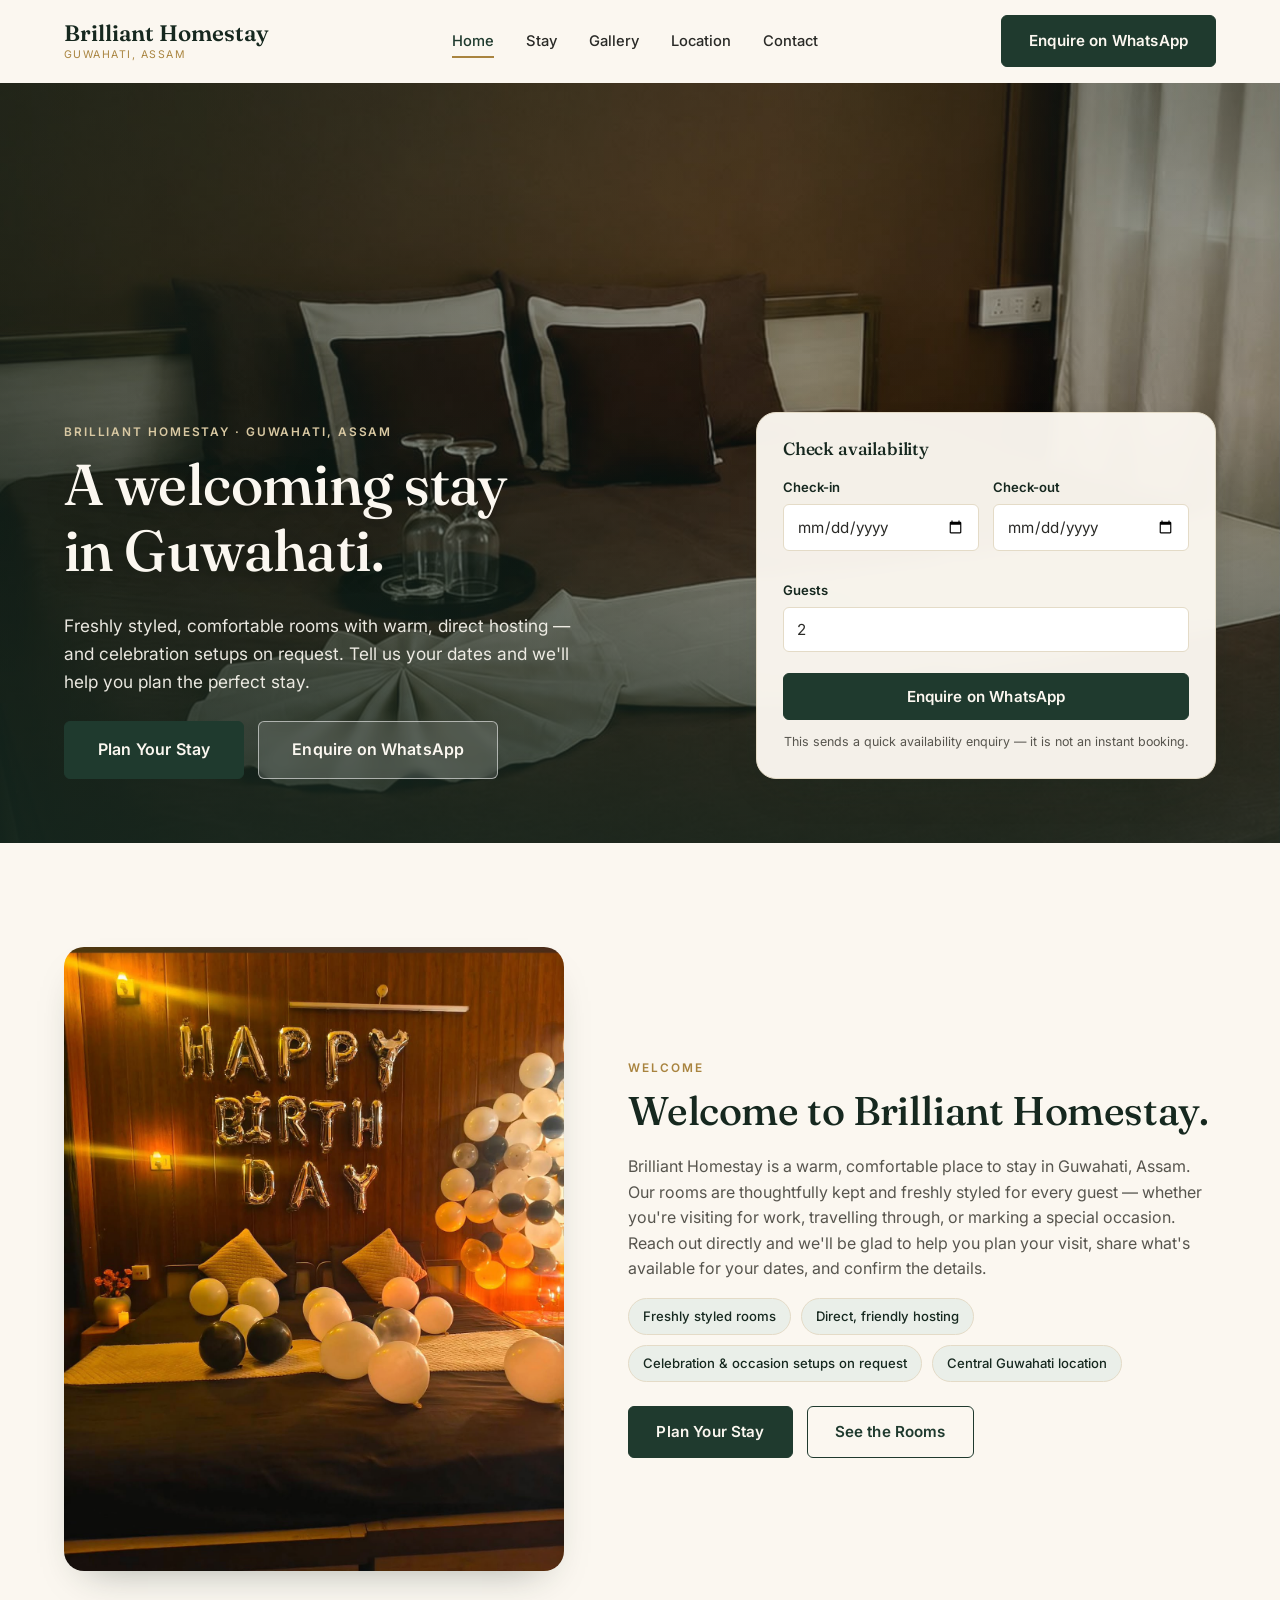
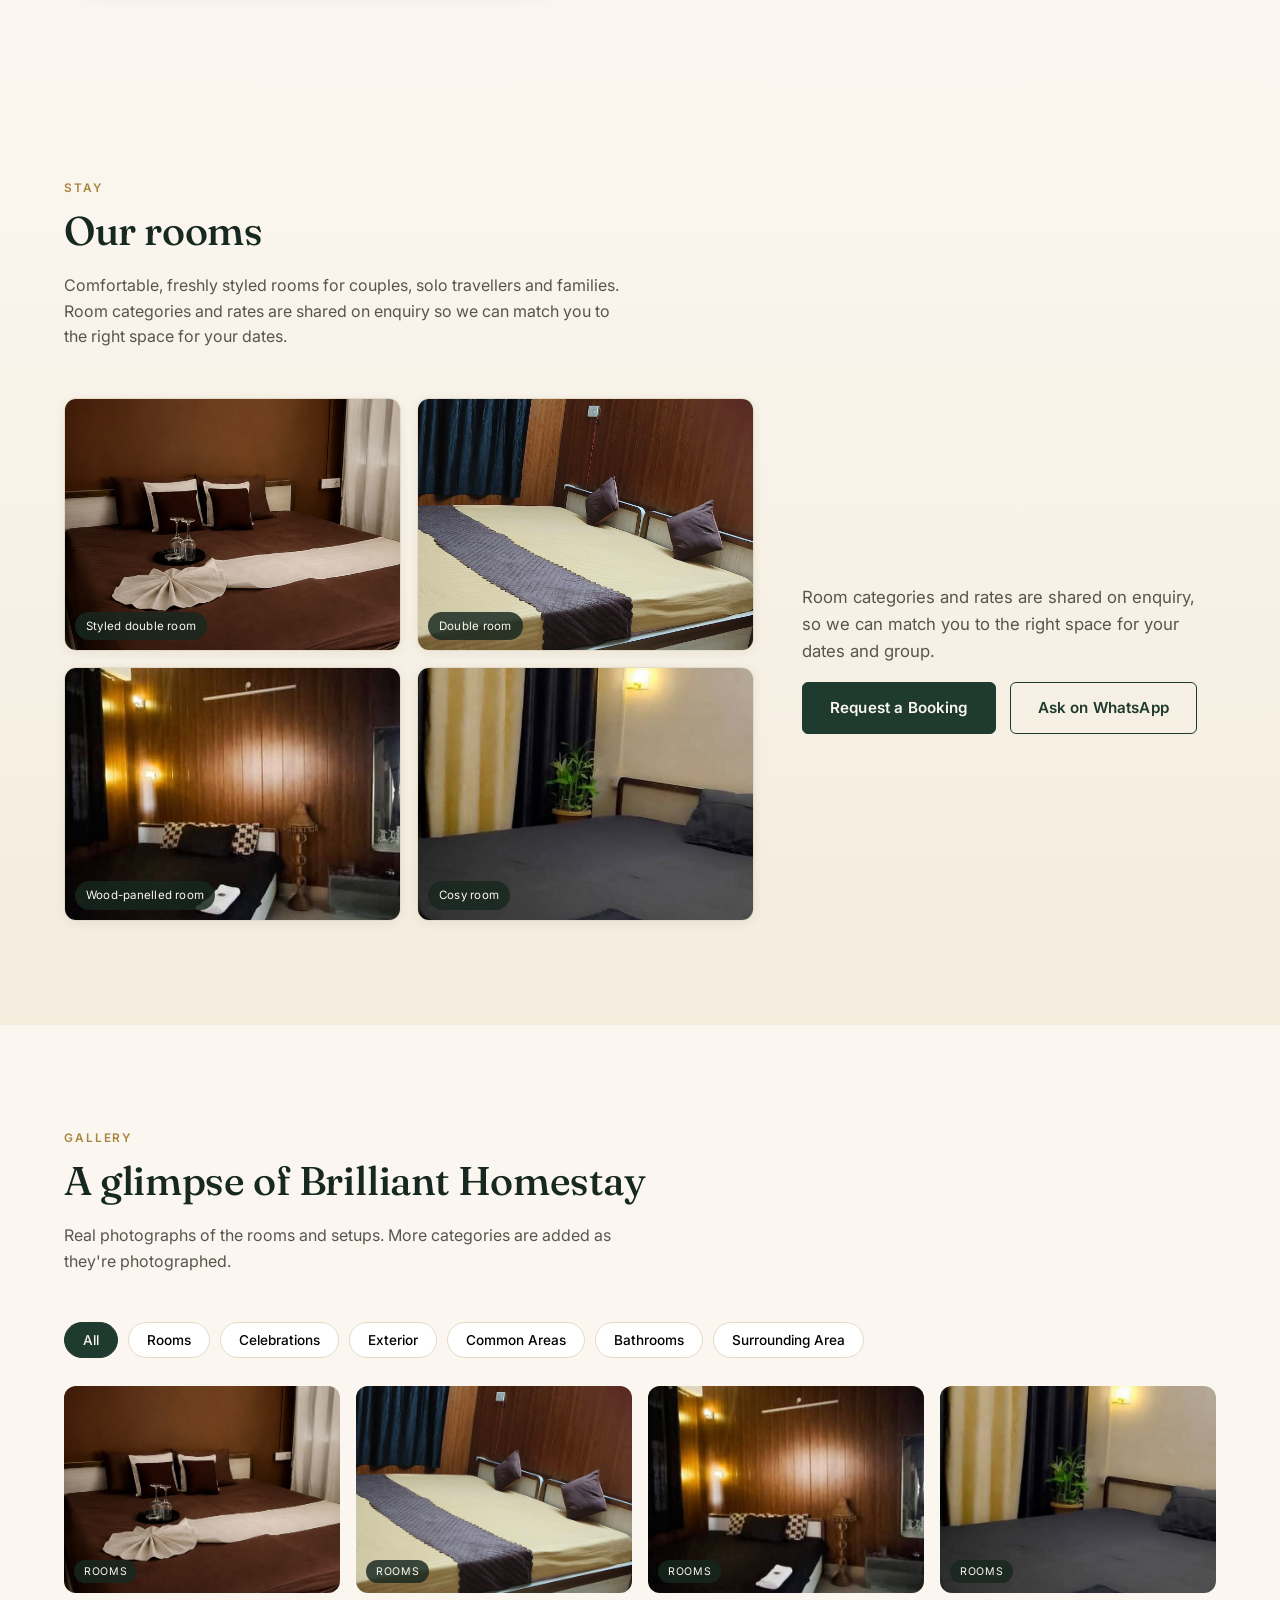
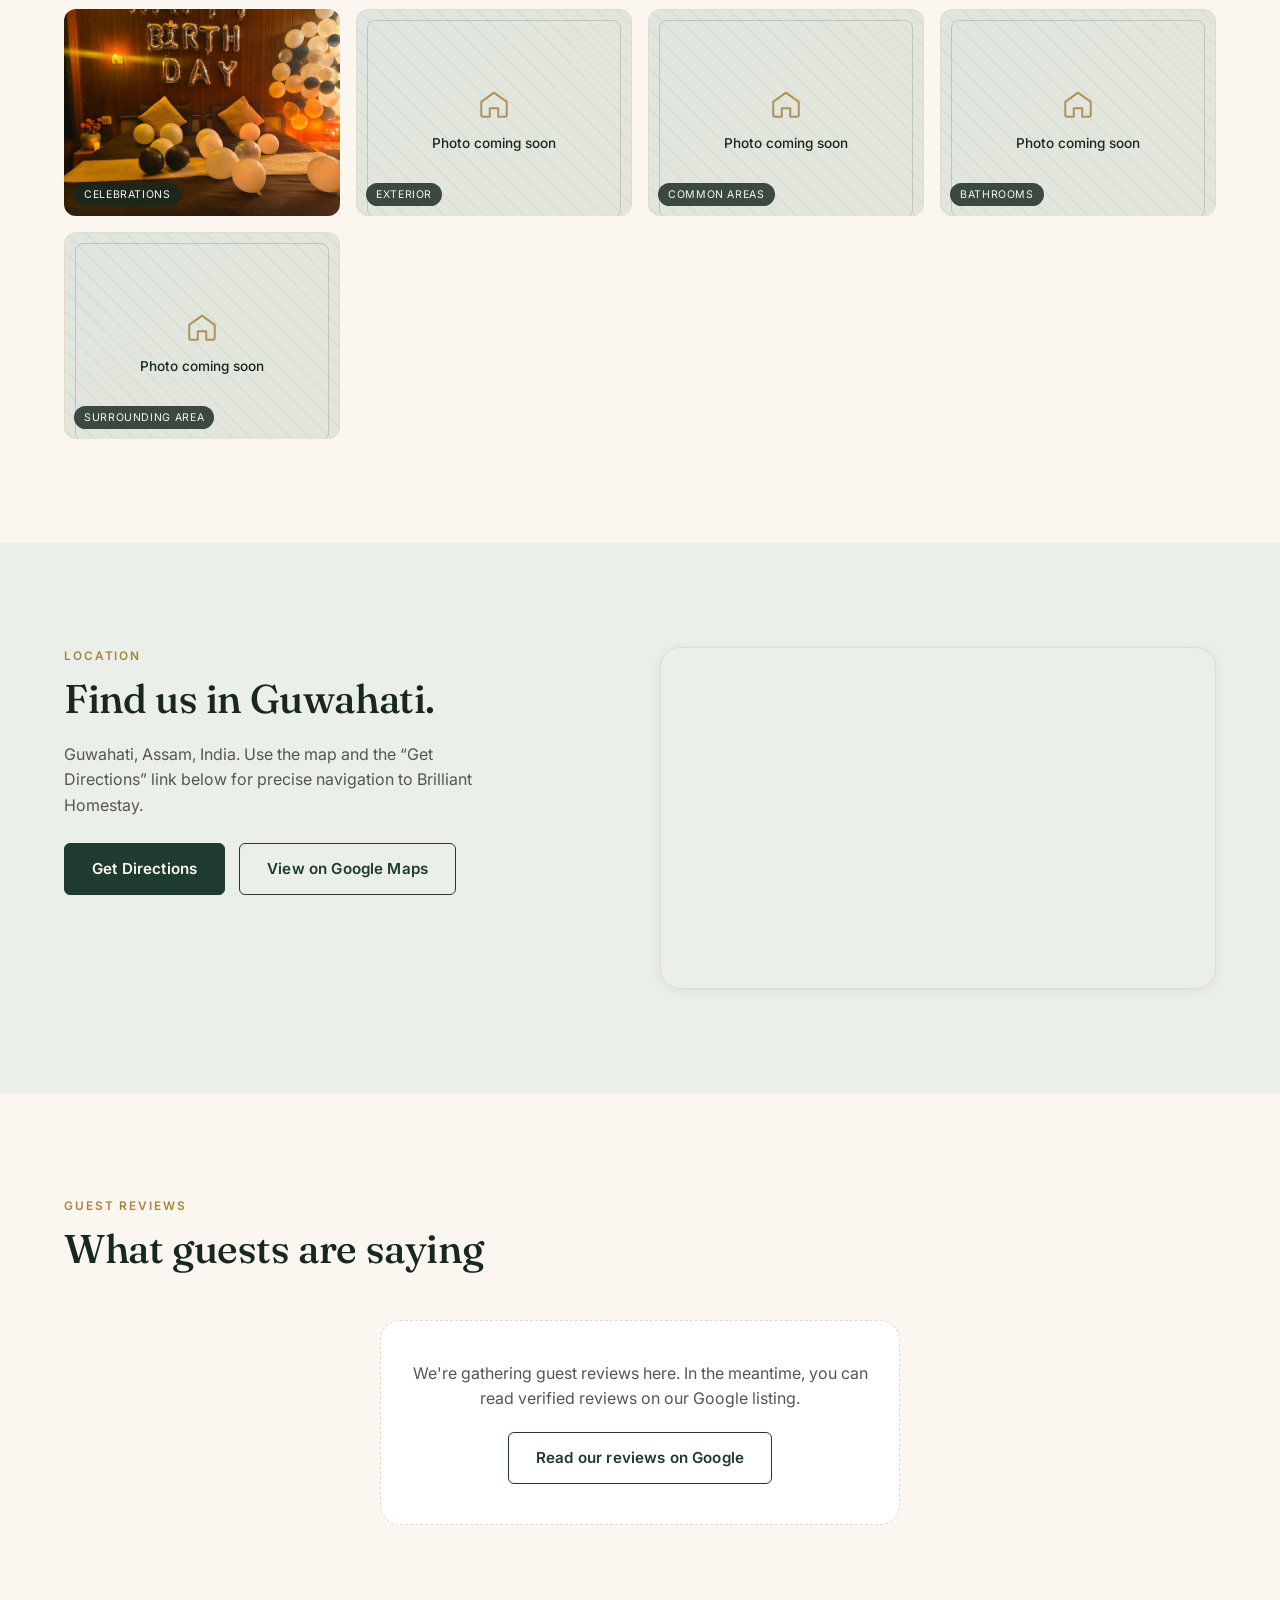
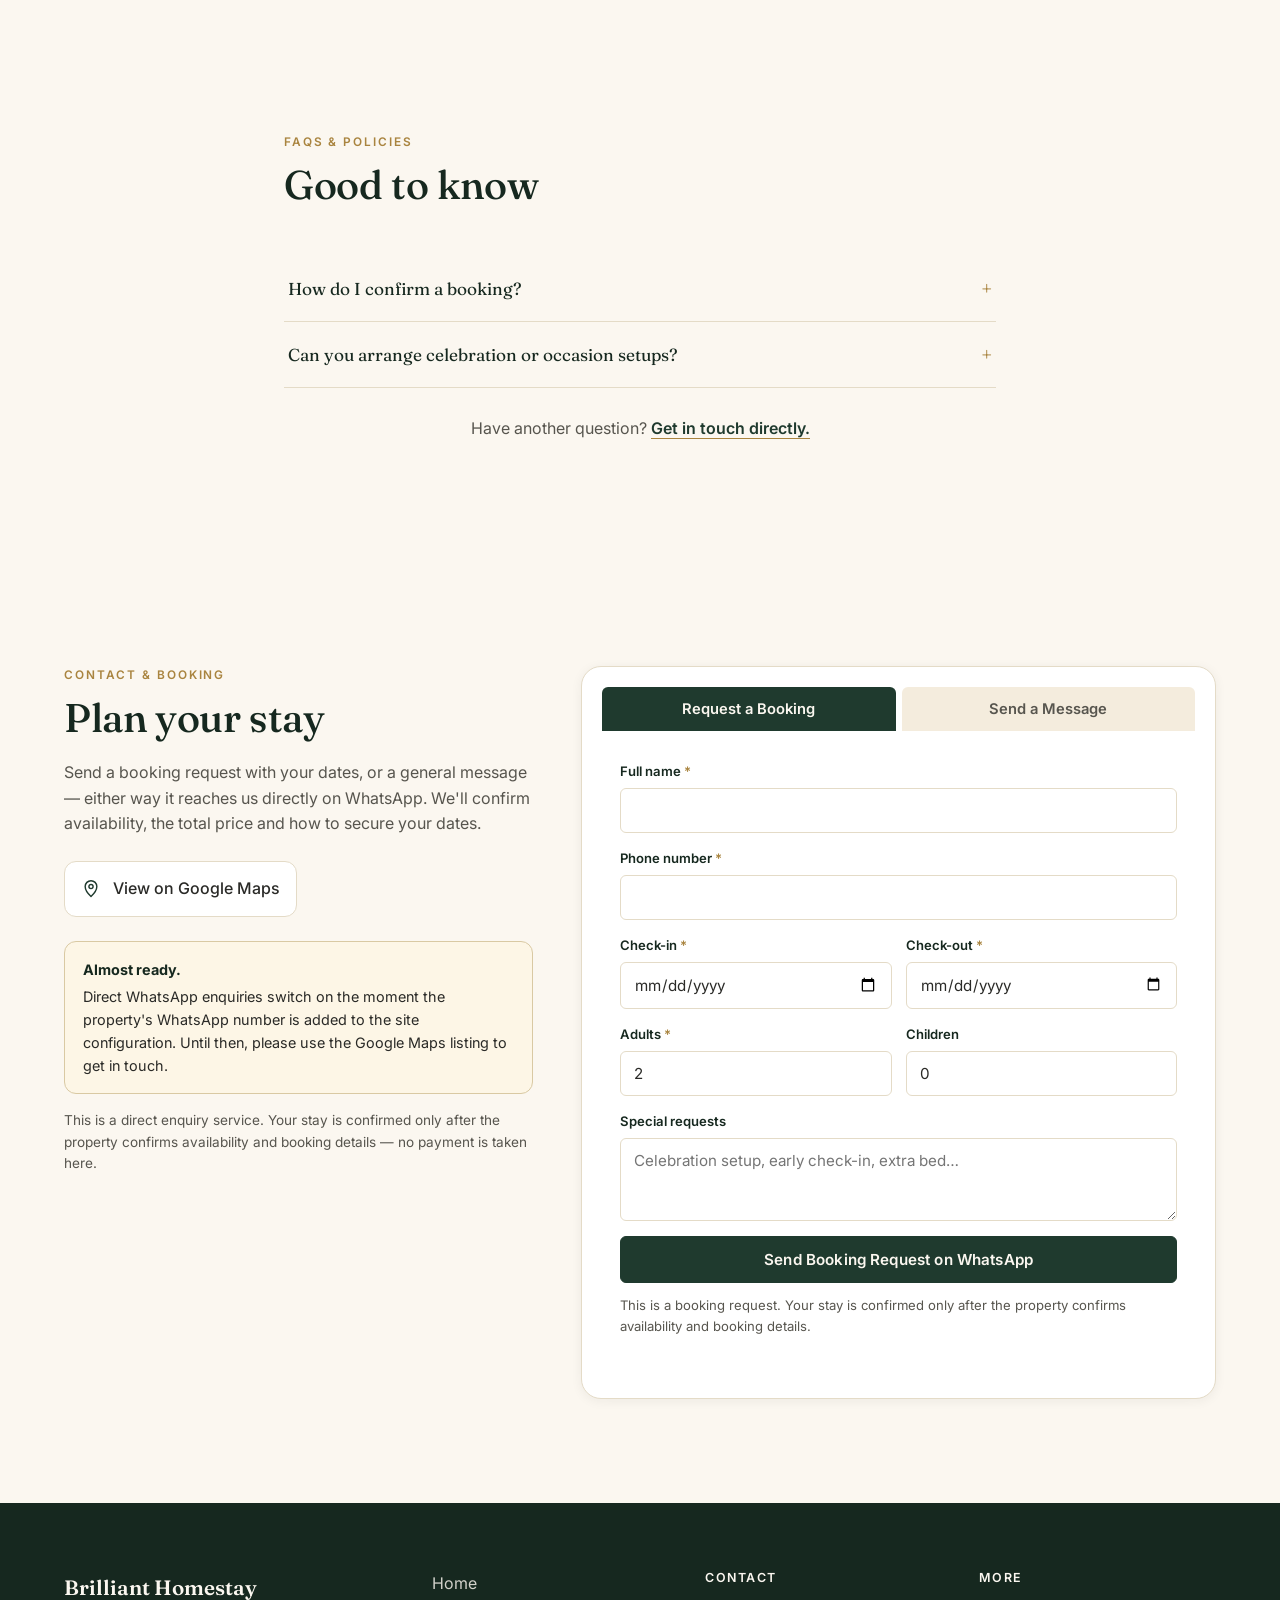
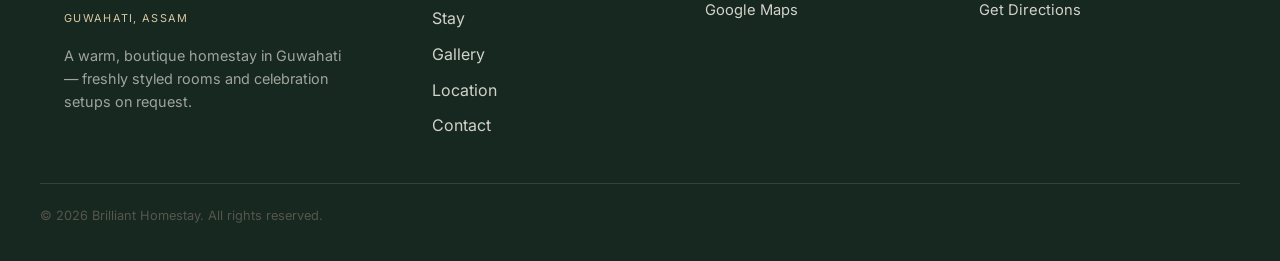
==== commit 1a22dcd2: "Build complete Brilliant Homestay website with dual WhatsApp flows Rebuild the site into a polished," ====
--- a/index.html
+++ b/index.html
@@ -4,22 +4,22 @@
 <meta charset="UTF-8" />
 <meta name="viewport" content="width=device-width, initial-scale=1.0" />
 <title>Brilliant Homestay | Boutique Homestay in Guwahati, Assam</title>
-<meta name="description" content="Brilliant Homestay in Guwahati, Assam — a warm, boutique homestay. Enquire directly by WhatsApp or phone to check availability and plan your stay." />
+<meta name="description" content="Brilliant Homestay in Guwahati, Assam — a warm, boutique homestay with freshly styled rooms and celebration setups on request. Enquire directly by WhatsApp to check availability and plan your stay." />
 <meta name="theme-color" content="#1F3A2E" />
 
 <!-- Open Graph -->
 <meta property="og:type" content="website" />
 <meta property="og:site_name" content="Brilliant Homestay" />
 <meta property="og:title" content="Brilliant Homestay | Guwahati, Assam" />
-<meta property="og:description" content="A warm, boutique homestay in Guwahati, Assam. Enquire directly by WhatsApp or phone to plan your stay." />
-<meta property="og:image" content="images/social/og-banner.svg" />
+<meta property="og:description" content="A warm, boutique homestay in Guwahati, Assam. Enquire directly by WhatsApp to plan your stay." />
+<meta property="og:image" content="images/gallery/room-brown-suite.jpg" />
 <meta property="og:locale" content="en_IN" />
 
 <!-- Twitter Card -->
 <meta name="twitter:card" content="summary_large_image" />
 <meta name="twitter:title" content="Brilliant Homestay | Guwahati, Assam" />
-<meta name="twitter:description" content="A warm, boutique homestay in Guwahati, Assam. Enquire directly by WhatsApp or phone to plan your stay." />
-<meta name="twitter:image" content="images/social/og-banner.svg" />
+<meta name="twitter:description" content="A warm, boutique homestay in Guwahati, Assam. Enquire directly by WhatsApp to plan your stay." />
+<meta name="twitter:image" content="images/gallery/room-brown-suite.jpg" />
 
 <link rel="icon" href="images/social/favicon.svg" type="image/svg+xml" />
 <link rel="preconnect" href="https://fonts.googleapis.com">
@@ -34,23 +34,24 @@
 <!-- ============================= HEADER ============================= -->
 <header class="site-header" id="site-header">
   <div class="container header-inner">
-    <a href="#home" class="wordmark">
+    <a href="#home" class="wordmark" aria-label="Brilliant Homestay, home">
       <span class="wordmark-main">Brilliant Homestay</span>
       <span class="wordmark-sub">Guwahati, Assam</span>
     </a>
 
     <nav class="main-nav" id="main-nav" aria-label="Primary">
       <ul class="nav-links">
-        <li><a href="#home" data-nav="home">Home</a></li>
-        <li><a href="#stay" data-nav="stay">Stay</a></li>
-        <li><a href="#gallery" data-nav="gallery">Gallery</a></li>
-        <li><a href="#location" data-nav="location">Location</a></li>
-        <li><a href="#contact" data-nav="contact">Contact</a></li>
+        <li><a href="#home" data-nav-for="home">Home</a></li>
+        <li><a href="#stay" data-nav-for="stay">Stay</a></li>
+        <li><a href="#amenities" data-nav-for="amenities">Amenities</a></li>
+        <li><a href="#gallery" data-nav-for="gallery">Gallery</a></li>
+        <li><a href="#location" data-nav-for="location">Location</a></li>
+        <li><a href="#contact" data-nav-for="contact">Contact</a></li>
       </ul>
     </nav>
 
     <div class="header-actions">
-      <a href="#contact" class="btn btn-primary" data-cta="primary" data-cta-slot="header">Enquire About Your Stay</a>
+      <a href="#contact" class="btn btn-primary" data-cta="whatsapp" data-cta-slot="header">Enquire on WhatsApp</a>
       <button class="menu-toggle" id="menu-toggle" aria-label="Open menu" aria-expanded="false" aria-controls="mobile-menu">
         <span></span><span></span><span></span>
       </button>
@@ -60,13 +61,14 @@
   <!-- Mobile menu -->
   <div class="mobile-menu" id="mobile-menu" hidden>
     <ul class="mobile-nav-links">
-      <li><a href="#home" data-nav="home">Home</a></li>
-      <li><a href="#stay" data-nav="stay">Stay</a></li>
-      <li><a href="#gallery" data-nav="gallery">Gallery</a></li>
-      <li><a href="#location" data-nav="location">Location</a></li>
-      <li><a href="#contact" data-nav="contact">Contact</a></li>
+      <li><a href="#home" data-nav-for="home">Home</a></li>
+      <li><a href="#stay" data-nav-for="stay">Stay</a></li>
+      <li><a href="#amenities" data-nav-for="amenities">Amenities</a></li>
+      <li><a href="#gallery" data-nav-for="gallery">Gallery</a></li>
+      <li><a href="#location" data-nav-for="location">Location</a></li>
+      <li><a href="#contact" data-nav-for="contact">Contact</a></li>
     </ul>
-    <a href="#contact" class="btn btn-primary btn-block" data-cta="primary" data-cta-slot="mobile-menu">Enquire About Your Stay</a>
+    <a href="#contact" class="btn btn-primary btn-block" data-cta="whatsapp" data-cta-slot="mobile-menu">Enquire on WhatsApp</a>
   </div>
 </header>
 
@@ -74,28 +76,29 @@
 
   <!-- ============================= HERO ============================= -->
   <section class="hero" id="home">
-    <div class="hero-media">
-      <div class="img-placeholder" data-placeholder-category="Exterior" data-placeholder-label="Brilliant Homestay — Exterior">
+    <div class="hero-media" id="hero-media">
+      <div class="img-placeholder" data-placeholder-category="Rooms" data-placeholder-label="Brilliant Homestay">
         <svg class="placeholder-icon" viewBox="0 0 24 24" aria-hidden="true"><path d="M3 10.5 12 4l9 6.5V20a1 1 0 0 1-1 1h-5v-6H9v6H4a1 1 0 0 1-1-1z"/></svg>
-        <span class="placeholder-text">Exterior photograph coming soon</span>
-      </div>
+        <span class="placeholder-text">Photograph coming soon</span>
+      </div>
+      <div class="hero-scrim" aria-hidden="true"></div>
     </div>
 
     <div class="container hero-content-wrap">
-      <div class="hero-content">
-        <p class="eyebrow">Brilliant Homestay &middot; Guwahati, Assam</p>
-        <h1>A warm welcome.<br>A stay to remember.</h1>
-        <p class="hero-lead">Discover Brilliant Homestay in Guwahati, Assam. Get in touch to plan your stay.</p>
+      <div class="hero-content reveal">
+        <p class="eyebrow eyebrow-light">Brilliant Homestay &middot; Guwahati, Assam</p>
+        <h1>A welcoming stay<br>in Guwahati.</h1>
+        <p class="hero-lead">Freshly styled, comfortable rooms with warm, direct hosting — and celebration setups on request. Tell us your dates and we'll help you plan the perfect stay.</p>
 
         <div class="hero-cta">
-          <a href="#contact" class="btn btn-primary btn-lg" data-cta="primary" data-cta-slot="hero">Enquire on WhatsApp</a>
-          <a href="#stay" class="btn btn-outline btn-lg">Explore the Stay</a>
-        </div>
-      </div>
-
-      <!-- Compact enquiry panel -->
-      <form class="enquiry-panel" id="hero-enquiry-form" novalidate aria-labelledby="hero-enquiry-heading">
-        <h2 id="hero-enquiry-heading" class="enquiry-panel-title">Enquire About Availability</h2>
+          <a href="#contact" class="btn btn-primary btn-lg" data-scroll="#contact">Plan Your Stay</a>
+          <a href="#contact" class="btn btn-ghost btn-lg" data-cta="whatsapp" data-cta-slot="hero">Enquire on WhatsApp</a>
+        </div>
+      </div>
+
+      <!-- Compact stay-enquiry panel -->
+      <form class="enquiry-panel reveal" id="hero-enquiry-form" novalidate aria-labelledby="hero-enquiry-heading">
+        <h2 id="hero-enquiry-heading" class="enquiry-panel-title">Check availability</h2>
         <div class="enquiry-grid">
           <div class="field">
             <label for="hero-checkin">Check-in</label>
@@ -107,30 +110,34 @@
           </div>
           <div class="field field-guests">
             <label for="hero-guests">Guests</label>
-            <input type="number" id="hero-guests" name="guests" min="1" max="20" value="2" required />
+            <input type="number" id="hero-guests" name="guests" min="1" max="20" value="2" inputmode="numeric" required />
           </div>
         </div>
         <p class="field-error" id="hero-enquiry-error" role="alert" hidden></p>
-        <button type="submit" class="btn btn-primary btn-block">Enquire About Availability</button>
-        <p class="enquiry-note">This checks availability directly with the property — it is not an instant booking.</p>
+        <button type="submit" class="btn btn-primary btn-block">Enquire on WhatsApp</button>
+        <p class="enquiry-note">This sends a quick availability enquiry — it is not an instant booking.</p>
       </form>
     </div>
   </section>
 
-  <!-- ============================= INTRODUCTION ============================= -->
+  <!-- ============================= ABOUT ============================= -->
   <section class="section intro-section" id="welcome">
     <div class="container intro-grid">
-      <div class="intro-media">
-        <div class="img-placeholder img-placeholder--tall" data-placeholder-category="Common Areas" data-placeholder-label="Common Area">
+      <div class="intro-media reveal">
+        <div class="img-placeholder img-placeholder--tall" id="about-media" data-placeholder-category="Common Areas" data-placeholder-label="Brilliant Homestay">
           <svg class="placeholder-icon" viewBox="0 0 24 24" aria-hidden="true"><path d="M4 4h16v12H4zM2 20h20M9 8h6M9 11h6"/></svg>
-          <span class="placeholder-text">Common area photograph coming soon</span>
-        </div>
-      </div>
-      <div class="intro-text">
+          <span class="placeholder-text">Photograph coming soon</span>
+        </div>
+      </div>
+      <div class="intro-text reveal">
         <p class="eyebrow">Welcome</p>
         <h2>Welcome to Brilliant Homestay.</h2>
-        <p class="intro-body" id="intro-body">Brilliant Homestay offers a comfortable, homely stay in Guwahati, Assam.</p>
-        <a href="#contact" class="btn btn-outline" data-cta="secondary" data-cta-slot="intro">Enquire About Your Stay</a>
+        <p class="intro-body" id="intro-body"></p>
+        <ul class="highlight-chips" id="highlight-chips" hidden></ul>
+        <div class="intro-actions">
+          <a href="#contact" class="btn btn-primary" data-scroll="#contact">Plan Your Stay</a>
+          <a href="#stay" class="btn btn-outline" data-scroll="#stay">See the Rooms</a>
+        </div>
       </div>
     </div>
   </section>
@@ -138,17 +145,25 @@
   <!-- ============================= ACCOMMODATION ============================= -->
   <section class="section stay-section" id="stay">
     <div class="container">
-      <div class="section-heading">
+      <div class="section-heading reveal">
         <p class="eyebrow">Stay</p>
-        <h2>Rooms at Brilliant Homestay</h2>
-      </div>
-
-      <div id="rooms-grid" class="rooms-grid"></div>
-
-      <!-- Fallback shown while no verified room types are configured -->
-      <div id="rooms-fallback" class="rooms-fallback">
-        <p>Room details are being finalised. Enquire directly and we'll share what's available for your dates.</p>
-        <a href="#contact" class="btn btn-primary" data-cta="primary" data-cta-slot="rooms-fallback">Enquire About Rooms</a>
+        <h2>Our rooms</h2>
+        <p class="section-sub" id="stay-sub"></p>
+      </div>
+
+      <!-- Confirmed room categories render here (when configured) -->
+      <div id="rooms-grid" class="rooms-grid" hidden></div>
+
+      <!-- General accommodation strip (real photos, no invented categories) -->
+      <div id="rooms-general" class="rooms-general">
+        <div class="rooms-general-media" id="rooms-general-media"></div>
+        <div class="rooms-general-cta reveal">
+          <p>Room categories and rates are shared on enquiry, so we can match you to the right space for your dates and group.</p>
+          <div class="rooms-general-actions">
+            <a href="#contact" class="btn btn-primary" data-scroll="#contact">Request a Booking</a>
+            <a href="#contact" class="btn btn-outline" data-cta="whatsapp" data-cta-slot="rooms">Ask on WhatsApp</a>
+          </div>
+        </div>
       </div>
     </div>
   </section>
@@ -156,7 +171,7 @@
   <!-- ============================= AMENITIES ============================= -->
   <section class="section amenities-section" id="amenities" hidden>
     <div class="container">
-      <div class="section-heading">
+      <div class="section-heading reveal">
         <p class="eyebrow">Amenities</p>
         <h2>What's on offer</h2>
       </div>
@@ -167,10 +182,10 @@
   <!-- ============================= GALLERY ============================= -->
   <section class="section gallery-section" id="gallery">
     <div class="container">
-      <div class="section-heading">
+      <div class="section-heading reveal">
         <p class="eyebrow">Gallery</p>
         <h2>A glimpse of Brilliant Homestay</h2>
-        <p class="section-sub">Photographs are being added — the categories below reserve their place so you can picture your stay.</p>
+        <p class="section-sub">Real photographs of the rooms and setups. More categories are added as they're photographed.</p>
       </div>
 
       <div class="gallery-filters" id="gallery-filters" role="tablist" aria-label="Filter gallery by category"></div>
@@ -190,11 +205,11 @@
   <!-- ============================= LOCATION ============================= -->
   <section class="section location-section" id="location">
     <div class="container location-grid">
-      <div class="location-text">
+      <div class="location-text reveal">
         <p class="eyebrow">Location</p>
         <h2>Find us in Guwahati.</h2>
         <p id="location-address" class="location-address" hidden></p>
-        <p class="location-fallback" id="location-fallback">Guwahati, Assam, India — the full address will appear here once confirmed. Use the map link below for precise directions.</p>
+        <p class="location-fallback" id="location-fallback">Guwahati, Assam, India. Use the map and the “Get Directions” link below for precise navigation to Brilliant Homestay.</p>
 
         <ul class="location-landmarks" id="location-landmarks" hidden></ul>
 
@@ -203,96 +218,170 @@
           <a id="location-maps-view" href="#" target="_blank" rel="noopener" class="btn btn-outline">View on Google Maps</a>
         </div>
       </div>
-      <div class="location-map">
-        <iframe id="location-embed" title="Brilliant Homestay location map" loading="lazy" referrerpolicy="no-referrer-when-downgrade" src=""></iframe>
+      <div class="location-map reveal">
+        <iframe id="location-embed" title="Brilliant Homestay location on Google Maps" loading="lazy" referrerpolicy="no-referrer-when-downgrade" src=""></iframe>
       </div>
     </div>
   </section>
 
   <!-- ============================= REVIEWS ============================= -->
-  <section class="section reviews-section" id="reviews" hidden>
+  <section class="section reviews-section" id="reviews">
     <div class="container">
-      <div class="section-heading">
+      <div class="section-heading reveal">
         <p class="eyebrow">Guest Reviews</p>
         <h2>What guests are saying</h2>
       </div>
       <div id="reviews-grid" class="reviews-grid"></div>
+      <!-- Shown when no reviews are configured yet -->
+      <div id="reviews-fallback" class="reviews-fallback reveal">
+        <p>We're gathering guest reviews here. In the meantime, you can read verified reviews on our Google listing.</p>
+        <a id="reviews-google-link" href="#" target="_blank" rel="noopener" class="btn btn-outline">Read our reviews on Google</a>
+      </div>
     </div>
   </section>
 
   <!-- ============================= FAQ ============================= -->
   <section class="section faq-section" id="faq" hidden>
     <div class="container faq-container">
-      <div class="section-heading">
-        <p class="eyebrow">FAQs</p>
-        <h2>Frequently asked questions</h2>
+      <div class="section-heading reveal">
+        <p class="eyebrow">FAQs &amp; Policies</p>
+        <h2>Good to know</h2>
       </div>
       <div id="faq-list" class="faq-list"></div>
-      <p class="faq-cta">Can't find what you're looking for? <a href="#contact">Get in touch directly.</a></p>
-    </div>
-  </section>
-
-  <!-- ============================= CONTACT ============================= -->
+      <p class="faq-cta">Have another question? <a href="#contact" data-scroll="#contact">Get in touch directly.</a></p>
+    </div>
+  </section>
+
+  <!-- ============================= CONTACT / BOOKING ============================= -->
   <section class="section contact-section" id="contact">
     <div class="container contact-grid">
-      <div class="contact-intro">
-        <p class="eyebrow">Contact &amp; Booking Enquiry</p>
+      <div class="contact-intro reveal">
+        <p class="eyebrow">Contact &amp; Booking</p>
         <h2>Plan your stay</h2>
-        <p>Send us your dates and details, and we'll get back to you directly.</p>
+        <p>Send a booking request with your dates, or a general message — either way it reaches us directly on WhatsApp. We'll confirm availability, the total price and how to secure your dates.</p>
 
         <div class="contact-methods" id="contact-methods"></div>
 
-        <p class="contact-note">Availability and booking are confirmed directly by the property.</p>
-      </div>
-
-      <form class="contact-form" id="contact-form" novalidate>
-        <div class="field">
-          <label for="cf-name">Full name</label>
-          <input type="text" id="cf-name" name="name" autocomplete="name" required />
-          <span class="field-error" data-error-for="cf-name" role="alert"></span>
-        </div>
-
-        <div class="field">
-          <label for="cf-phone">Phone number</label>
-          <input type="tel" id="cf-phone" name="phone" autocomplete="tel" required />
-          <span class="field-error" data-error-for="cf-phone" role="alert"></span>
-        </div>
-
-        <div class="field-row">
-          <div class="field">
-            <label for="cf-checkin">Check-in</label>
-            <input type="date" id="cf-checkin" name="checkin" required />
-            <span class="field-error" data-error-for="cf-checkin" role="alert"></span>
-          </div>
-          <div class="field">
-            <label for="cf-checkout">Check-out</label>
-            <input type="date" id="cf-checkout" name="checkout" required />
-            <span class="field-error" data-error-for="cf-checkout" role="alert"></span>
-          </div>
-        </div>
-
-        <div class="field">
-          <label for="cf-guests">Number of guests</label>
-          <input type="number" id="cf-guests" name="guests" min="1" max="20" value="2" required />
-          <span class="field-error" data-error-for="cf-guests" role="alert"></span>
-        </div>
-
-        <div class="field">
-          <label for="cf-room">Room (optional)</label>
-          <select id="cf-room" name="room">
-            <option value="">No preference</option>
-          </select>
-        </div>
-
-        <div class="field">
-          <label for="cf-message">Message (optional)</label>
-          <textarea id="cf-message" name="message" rows="4"></textarea>
-        </div>
-
-        <button type="submit" class="btn btn-primary btn-block" id="contact-submit">Send Enquiry</button>
-        <p class="form-status" id="contact-form-status" role="status" aria-live="polite"></p>
-        <p class="form-disabled-note" id="contact-form-disabled-note" hidden>Direct enquiry sending will be enabled here once the property's contact details are confirmed. In the meantime, please check back soon.</p>
-      </form>
+        <div class="config-callout" id="contact-config-note" hidden>
+          <strong>Almost ready.</strong>
+          <span>Direct WhatsApp enquiries switch on the moment the property's WhatsApp number is added to the site configuration. Until then, please use the Google Maps listing to get in touch.</span>
+        </div>
+
+        <p class="contact-note">This is a direct enquiry service. Your stay is confirmed only after the property confirms availability and booking details — no payment is taken here.</p>
+      </div>
+
+      <div class="form-panel reveal">
+        <!-- Tabs -->
+        <div class="form-tabs" role="tablist" aria-label="Choose enquiry type">
+          <button class="form-tab is-active" id="tab-booking" role="tab" aria-selected="true" aria-controls="panel-booking" type="button">Request a Booking</button>
+          <button class="form-tab" id="tab-message" role="tab" aria-selected="false" aria-controls="panel-message" type="button">Send a Message</button>
+        </div>
+
+        <!-- ---------- BOOKING REQUEST FORM ---------- -->
+        <form class="stay-form" id="booking-form" role="tabpanel" aria-labelledby="tab-booking" novalidate>
+          <div class="field">
+            <label for="bk-name">Full name <span class="req" aria-hidden="true">*</span></label>
+            <input type="text" id="bk-name" name="name" autocomplete="name" required />
+            <span class="field-error" data-error-for="bk-name" role="alert"></span>
+          </div>
+
+          <div class="field">
+            <label for="bk-phone">Phone number <span class="req" aria-hidden="true">*</span></label>
+            <input type="tel" id="bk-phone" name="phone" autocomplete="tel" inputmode="tel" required />
+            <span class="field-error" data-error-for="bk-phone" role="alert"></span>
+          </div>
+
+          <div class="field-row">
+            <div class="field">
+              <label for="bk-checkin">Check-in <span class="req" aria-hidden="true">*</span></label>
+              <input type="date" id="bk-checkin" name="checkin" required />
+              <span class="field-error" data-error-for="bk-checkin" role="alert"></span>
+            </div>
+            <div class="field">
+              <label for="bk-checkout">Check-out <span class="req" aria-hidden="true">*</span></label>
+              <input type="date" id="bk-checkout" name="checkout" required />
+              <span class="field-error" data-error-for="bk-checkout" role="alert"></span>
+            </div>
+          </div>
+
+          <div class="field-row">
+            <div class="field">
+              <label for="bk-adults">Adults <span class="req" aria-hidden="true">*</span></label>
+              <input type="number" id="bk-adults" name="adults" min="1" max="20" value="2" inputmode="numeric" required />
+              <span class="field-error" data-error-for="bk-adults" role="alert"></span>
+            </div>
+            <div class="field">
+              <label for="bk-children">Children</label>
+              <input type="number" id="bk-children" name="children" min="0" max="20" value="0" inputmode="numeric" />
+            </div>
+          </div>
+
+          <!-- Accommodation preference only appears if real room options are configured -->
+          <div class="field" id="bk-room-field" hidden>
+            <label for="bk-room">Accommodation preference</label>
+            <select id="bk-room" name="room">
+              <option value="">No preference</option>
+            </select>
+          </div>
+
+          <!-- Rooms count only appears if room options are configured -->
+          <div class="field" id="bk-rooms-field" hidden>
+            <label for="bk-rooms">Number of rooms</label>
+            <input type="number" id="bk-rooms" name="rooms" min="1" max="10" value="1" inputmode="numeric" />
+          </div>
+
+          <div class="field">
+            <label for="bk-requests">Special requests</label>
+            <textarea id="bk-requests" name="requests" rows="3" placeholder="Celebration setup, early check-in, extra bed…"></textarea>
+          </div>
+
+          <!-- Live summary -->
+          <div class="booking-summary" id="booking-summary" hidden aria-live="polite">
+            <p class="booking-summary-title">Your request</p>
+            <dl id="booking-summary-list"></dl>
+          </div>
+
+          <button type="submit" class="btn btn-primary btn-block" id="booking-submit">Send Booking Request on WhatsApp</button>
+          <p class="form-hint">This is a booking request. Your stay is confirmed only after the property confirms availability and booking details.</p>
+          <p class="form-status" id="booking-status" role="status" aria-live="polite"></p>
+        </form>
+
+        <!-- ---------- CONTACT / MESSAGE FORM ---------- -->
+        <form class="stay-form" id="contact-form" role="tabpanel" aria-labelledby="tab-message" novalidate hidden>
+          <div class="field">
+            <label for="cf-name">Full name <span class="req" aria-hidden="true">*</span></label>
+            <input type="text" id="cf-name" name="name" autocomplete="name" required />
+            <span class="field-error" data-error-for="cf-name" role="alert"></span>
+          </div>
+
+          <div class="field">
+            <label for="cf-phone">Phone number <span class="req" aria-hidden="true">*</span></label>
+            <input type="tel" id="cf-phone" name="phone" autocomplete="tel" inputmode="tel" required />
+            <span class="field-error" data-error-for="cf-phone" role="alert"></span>
+          </div>
+
+          <div class="field">
+            <label for="cf-email">Email <span class="opt">(optional)</span></label>
+            <input type="email" id="cf-email" name="email" autocomplete="email" />
+            <span class="field-error" data-error-for="cf-email" role="alert"></span>
+          </div>
+
+          <div class="field">
+            <label for="cf-subject">Enquiry subject <span class="opt">(optional)</span></label>
+            <input type="text" id="cf-subject" name="subject" />
+          </div>
+
+          <div class="field">
+            <label for="cf-message">Message <span class="req" aria-hidden="true">*</span></label>
+            <textarea id="cf-message" name="message" rows="5" required></textarea>
+            <span class="field-error" data-error-for="cf-message" role="alert"></span>
+          </div>
+
+          <button type="submit" class="btn btn-primary btn-block" id="contact-submit">Continue to WhatsApp</button>
+          <p class="form-hint">WhatsApp will open with your message. Tap Send to share it with our team.</p>
+          <p class="form-status" id="contact-status" role="status" aria-live="polite"></p>
+        </form>
+      </div>
     </div>
   </section>
 
@@ -304,27 +393,49 @@
     <div class="footer-brand">
       <span class="wordmark-main">Brilliant Homestay</span>
       <span class="wordmark-sub">Guwahati, Assam</span>
+      <p class="footer-blurb">A warm, boutique homestay in Guwahati — freshly styled rooms and celebration setups on request.</p>
     </div>
 
     <nav class="footer-nav" aria-label="Footer">
-      <a href="#home">Home</a>
-      <a href="#stay">Stay</a>
-      <a href="#gallery">Gallery</a>
-      <a href="#location">Location</a>
-      <a href="#contact">Contact</a>
+      <a href="#home" data-scroll="#home">Home</a>
+      <a href="#stay" data-scroll="#stay">Stay</a>
+      <a href="#gallery" data-scroll="#gallery">Gallery</a>
+      <a href="#location" data-scroll="#location">Location</a>
+      <a href="#contact" data-scroll="#contact">Contact</a>
     </nav>
 
-    <div class="footer-contact" id="footer-contact"></div>
-
-    <div class="footer-policies" id="footer-policies"></div>
+    <div class="footer-col">
+      <h3 class="footer-col-title">Contact</h3>
+      <div class="footer-contact" id="footer-contact"></div>
+    </div>
+
+    <div class="footer-col">
+      <h3 class="footer-col-title">More</h3>
+      <div class="footer-policies" id="footer-policies"></div>
+    </div>
   </div>
   <div class="container footer-bottom">
     <p>&copy; <span id="footer-year"></span> Brilliant Homestay. All rights reserved.</p>
   </div>
 </footer>
 
-<!-- ============================= STICKY MOBILE BAR ============================= -->
-<div class="sticky-bar" id="sticky-bar" hidden></div>
+<!-- ============================= FLOATING WHATSAPP ============================= -->
+<a class="wa-fab" id="wa-fab" href="#contact" data-cta="whatsapp" data-cta-slot="fab" aria-label="Enquire on WhatsApp" hidden>
+  <svg viewBox="0 0 32 32" aria-hidden="true" width="26" height="26"><path fill="currentColor" d="M16 3C9.4 3 4 8.3 4 14.9c0 2.3.7 4.5 1.9 6.4L4 29l7.9-1.8c1.8 1 3.9 1.5 6.1 1.5 6.6 0 12-5.3 12-11.9C30 8.3 24.6 3 18 3h-2zm.1 2.4h1.8c5.3 0 9.6 4.2 9.6 9.5 0 5.3-4.3 9.5-9.6 9.5-2 0-3.9-.6-5.5-1.6l-.4-.3-4.1 1 1-3.9-.3-.4a9.3 9.3 0 0 1-1.7-5.4c0-5.2 4-9.4 9.2-9.4zm-3.6 4.8c-.2 0-.5.1-.7.4-.3.3-1 1-1 2.4s1 2.8 1.2 3c.1.2 2 3.2 5 4.4 2.5 1 3 .8 3.6.8.6-.1 1.8-.8 2.1-1.5.3-.7.3-1.4.2-1.5-.1-.1-.3-.2-.7-.4-.3-.2-1.8-.9-2.1-1-.3-.1-.5-.2-.7.1-.2.3-.8 1-1 1.2-.2.2-.3.2-.6.1-.4-.2-1.4-.5-2.6-1.6-1-.9-1.6-1.9-1.8-2.2-.2-.3 0-.5.1-.6.1-.1.3-.3.4-.5.2-.2.2-.3.3-.5.1-.2.1-.4 0-.5 0-.1-.7-1.8-1-2.4-.2-.5-.5-.5-.7-.5h-.3z"/></svg>
+  <span class="wa-fab-label">WhatsApp</span>
+</a>
+
+<!-- ============================= MOBILE BOTTOM BAR ============================= -->
+<div class="mobile-bar" id="mobile-bar" hidden>
+  <a href="#contact" class="mobile-bar-plan" data-scroll="#contact">
+    <svg viewBox="0 0 24 24" aria-hidden="true"><rect x="3" y="4" width="18" height="17" rx="2"/><path d="M3 9h18M8 2v4M16 2v4"/></svg>
+    Plan Your Stay
+  </a>
+  <a href="#contact" class="mobile-bar-wa" data-cta="whatsapp" data-cta-slot="mobile-bar">
+    <svg viewBox="0 0 24 24" aria-hidden="true"><path d="M20 12a8 8 0 1 1-3.9-6.9M13 8.5c.3 1.5 1.5 2.7 3 3M8.5 9.5c.2 3.5 3 6.3 6.5 6.5"/><path d="M3 21l1.5-4A8 8 0 1 1 8 20.5L3 21z"/></svg>
+    WhatsApp
+  </a>
+</div>
 
 <script src="js/config.js"></script>
 <script src="js/script.js"></script>
--- a/css/style.css
+++ b/css/style.css
@@ -1,34 +1,37 @@
 /* ============================================================================
    BRILLIANT HOMESTAY — STYLES
-   Boutique hospitality aesthetic: ivory, deep forest green, charcoal, brass.
+   Boutique hospitality: ivory, warm beige, deep forest green, brass accents.
    ========================================================================== */
 
 :root {
   --ivory: #fbf7f0;
-  --ivory-deep: #f2ead9;
+  --ivory-deep: #f4ecdd;
+  --beige: #efe4cf;
   --forest: #1f3a2e;
   --forest-deep: #16281f;
-  --forest-tint: #eef1ec;
+  --forest-tint: #eaefe9;
   --charcoal: #2a2a27;
-  --charcoal-soft: #55534c;
-  --brass: #ad8a52;
+  --charcoal-soft: #57554e;
+  --brass: #a9843f;
+  --brass-soft: #b8944f;
   --brass-light: #d9c9a3;
-  --border: #e3dac6;
+  --border: #e4dbc7;
   --white: #ffffff;
   --error: #a4423b;
+  --wa: #1f3a2e;
 
   --font-serif: "Fraunces", Georgia, serif;
   --font-sans: "Inter", -apple-system, BlinkMacSystemFont, "Segoe UI", sans-serif;
 
-  --radius-sm: 4px;
-  --radius-md: 10px;
-  --radius-lg: 18px;
-
-  --shadow-soft: 0 12px 32px -18px rgba(22, 40, 31, 0.35);
-  --shadow-card: 0 2px 10px rgba(42, 42, 39, 0.06);
-
-  --header-height: 84px;
-  --transition: 220ms cubic-bezier(0.4, 0, 0.2, 1);
+  --radius-sm: 6px;
+  --radius-md: 12px;
+  --radius-lg: 20px;
+
+  --shadow-soft: 0 18px 40px -22px rgba(22, 40, 31, 0.4);
+  --shadow-card: 0 2px 12px rgba(42, 42, 39, 0.06);
+
+  --header-height: 82px;
+  --transition: 240ms cubic-bezier(0.4, 0, 0.2, 1);
 }
 
 * { box-sizing: border-box; }
@@ -52,191 +55,131 @@
   background: var(--ivory);
   line-height: 1.6;
   -webkit-font-smoothing: antialiased;
+  overflow-x: hidden;
 }
 
 h1, h2, h3, h4 {
   font-family: var(--font-serif);
   color: var(--forest-deep);
-  line-height: 1.15;
+  line-height: 1.14;
   margin: 0 0 0.5em;
   font-weight: 500;
-}
-
-h1 { font-size: clamp(2.1rem, 4.5vw, 3.4rem); }
-h2 { font-size: clamp(1.7rem, 3vw, 2.4rem); }
-h3 { font-size: 1.25rem; }
+  letter-spacing: -0.01em;
+}
+h1 { font-size: clamp(2.3rem, 5.2vw, 3.6rem); }
+h2 { font-size: clamp(1.75rem, 3.2vw, 2.5rem); }
+h3 { font-size: 1.28rem; }
 p { margin: 0 0 1em; color: var(--charcoal-soft); }
 a { color: inherit; text-decoration: none; }
 ul { list-style: none; margin: 0; padding: 0; }
 img { max-width: 100%; display: block; }
 button { font-family: inherit; }
 
-.container {
-  max-width: 1200px;
-  margin: 0 auto;
-  padding: 0 24px;
-}
+.container { max-width: 1200px; margin: 0 auto; padding: 0 24px; }
 
 .eyebrow {
   font-family: var(--font-sans);
   text-transform: uppercase;
-  letter-spacing: 0.14em;
-  font-size: 0.75rem;
+  letter-spacing: 0.16em;
+  font-size: 0.74rem;
   font-weight: 600;
   color: var(--brass);
-  margin: 0 0 0.75em;
-}
-
-.section { padding: 88px 0; }
-.section-heading { max-width: 640px; margin-bottom: 48px; }
-.section-sub { max-width: 520px; }
+  margin: 0 0 0.85em;
+}
+.eyebrow-light { color: var(--brass-light); }
+
+.section { padding: clamp(64px, 9vw, 104px) 0; }
+.section-heading { max-width: 660px; margin-bottom: 48px; }
+.section-sub { max-width: 560px; }
 
 /* Skip link */
 .skip-link {
-  position: absolute;
-  left: -999px;
-  top: 0;
-  background: var(--forest);
-  color: var(--ivory);
-  padding: 12px 20px;
-  z-index: 200;
-  border-radius: 0 0 var(--radius-sm) 0;
+  position: absolute; left: -999px; top: 0;
+  background: var(--forest); color: var(--ivory);
+  padding: 12px 20px; z-index: 400; border-radius: 0 0 var(--radius-sm) 0;
 }
 .skip-link:focus { left: 0; }
 
 /* Focus visibility */
-a:focus-visible,
-button:focus-visible,
-input:focus-visible,
-textarea:focus-visible,
-select:focus-visible {
+a:focus-visible, button:focus-visible,
+input:focus-visible, textarea:focus-visible, select:focus-visible {
   outline: 2px solid var(--brass);
   outline-offset: 3px;
 }
 
+/* Scroll reveal */
+.reveal { opacity: 0; transform: translateY(22px); transition: opacity 620ms ease, transform 620ms cubic-bezier(0.22, 1, 0.36, 1); }
+.reveal.is-visible { opacity: 1; transform: none; }
+@media (prefers-reduced-motion: reduce) { .reveal { opacity: 1; transform: none; } }
+
 /* ============================= BUTTONS ============================= */
 .btn {
-  display: inline-flex;
-  align-items: center;
-  justify-content: center;
-  gap: 8px;
-  padding: 13px 26px;
-  border-radius: var(--radius-sm);
-  font-size: 0.95rem;
-  font-weight: 600;
-  letter-spacing: 0.01em;
-  border: 1px solid transparent;
-  cursor: pointer;
-  transition: transform var(--transition), background var(--transition), color var(--transition), border-color var(--transition);
+  display: inline-flex; align-items: center; justify-content: center; gap: 9px;
+  padding: 13px 27px; border-radius: var(--radius-sm);
+  font-size: 0.95rem; font-weight: 600; letter-spacing: 0.01em;
+  border: 1px solid transparent; cursor: pointer;
+  transition: transform var(--transition), background var(--transition), color var(--transition), border-color var(--transition), box-shadow var(--transition);
   white-space: nowrap;
 }
-.btn:hover { transform: translateY(-1px); }
+.btn:hover { transform: translateY(-2px); }
 .btn:active { transform: translateY(0); }
 
-.btn-primary {
-  background: var(--forest);
-  color: var(--ivory);
-  border-color: var(--forest);
-}
-.btn-primary:hover { background: var(--forest-deep); border-color: var(--forest-deep); }
-
-.btn-outline {
-  background: transparent;
-  color: var(--forest);
-  border-color: var(--forest);
-}
+.btn-primary { background: var(--forest); color: var(--ivory); border-color: var(--forest); }
+.btn-primary:hover { background: var(--forest-deep); border-color: var(--forest-deep); box-shadow: var(--shadow-soft); }
+
+.btn-outline { background: transparent; color: var(--forest); border-color: var(--forest); }
 .btn-outline:hover { background: var(--forest); color: var(--ivory); }
 
-.btn-lg { padding: 15px 32px; font-size: 1rem; }
+.btn-ghost { background: rgba(255,255,255,0.12); color: var(--ivory); border-color: rgba(255,255,255,0.55); backdrop-filter: blur(4px); }
+.btn-ghost:hover { background: rgba(255,255,255,0.22); border-color: var(--ivory); }
+
+.btn-lg { padding: 15px 33px; font-size: 1rem; }
 .btn-block { width: 100%; }
-.btn[disabled], .btn.is-disabled {
-  opacity: 0.5;
-  cursor: not-allowed;
-  transform: none !important;
-}
+.btn[disabled], .btn.is-disabled { opacity: 0.5; cursor: not-allowed; transform: none !important; }
 
 /* ============================= HEADER ============================= */
 .site-header {
-  position: sticky;
-  top: 0;
-  z-index: 100;
-  background: rgba(251, 247, 240, 0.92);
-  backdrop-filter: saturate(140%) blur(6px);
-  border-bottom: 1px solid var(--border);
-}
-.header-inner {
-  height: var(--header-height);
-  display: flex;
-  align-items: center;
-  justify-content: space-between;
-  gap: 24px;
-}
+  position: sticky; top: 0; z-index: 100;
+  background: rgba(251, 247, 240, 0.86);
+  backdrop-filter: saturate(150%) blur(8px);
+  border-bottom: 1px solid transparent;
+  transition: background var(--transition), border-color var(--transition), box-shadow var(--transition);
+}
+.site-header.is-scrolled {
+  background: rgba(251, 247, 240, 0.96);
+  border-bottom-color: var(--border);
+  box-shadow: 0 4px 20px rgba(22, 40, 31, 0.06);
+}
+.header-inner { height: var(--header-height); display: flex; align-items: center; justify-content: space-between; gap: 24px; }
 .wordmark { display: flex; flex-direction: column; line-height: 1.1; }
-.wordmark-main {
-  font-family: var(--font-serif);
-  font-size: 1.35rem;
-  color: var(--forest-deep);
-  font-weight: 600;
-}
-.wordmark-sub {
-  font-size: 0.68rem;
-  letter-spacing: 0.12em;
-  text-transform: uppercase;
-  color: var(--brass);
-  margin-top: 2px;
-}
+.wordmark-main { font-family: var(--font-serif); font-size: 1.4rem; color: var(--forest-deep); font-weight: 600; }
+.wordmark-sub { font-size: 0.66rem; letter-spacing: 0.14em; text-transform: uppercase; color: var(--brass); margin-top: 3px; }
 
 .main-nav { display: none; }
-.nav-links { display: flex; gap: 34px; }
-.nav-links a {
-  font-size: 0.92rem;
-  font-weight: 500;
-  color: var(--charcoal);
-  position: relative;
-  padding: 6px 0;
-  transition: color var(--transition);
-}
+.nav-links { display: flex; gap: 32px; }
+.nav-links a { font-size: 0.92rem; font-weight: 500; color: var(--charcoal); position: relative; padding: 6px 0; transition: color var(--transition); }
 .nav-links a:hover, .nav-links a.is-active { color: var(--forest); }
-.nav-links a.is-active::after {
-  content: "";
-  position: absolute;
-  left: 0; right: 0; bottom: -2px;
-  height: 2px;
-  background: var(--brass);
-}
+.nav-links a.is-active::after { content: ""; position: absolute; left: 0; right: 0; bottom: -2px; height: 2px; background: var(--brass); }
 
 .header-actions { display: flex; align-items: center; gap: 14px; }
 .header-actions .btn-primary { display: none; }
 
 .menu-toggle {
-  width: 42px; height: 42px;
-  display: flex; flex-direction: column; align-items: center; justify-content: center; gap: 5px;
-  background: none; border: 1px solid var(--border); border-radius: var(--radius-sm);
-  cursor: pointer;
-}
-.menu-toggle span {
-  width: 20px; height: 2px; background: var(--forest-deep); transition: transform var(--transition), opacity var(--transition);
-}
+  width: 44px; height: 44px; display: flex; flex-direction: column; align-items: center; justify-content: center; gap: 5px;
+  background: none; border: 1px solid var(--border); border-radius: var(--radius-sm); cursor: pointer;
+}
+.menu-toggle span { width: 20px; height: 2px; background: var(--forest-deep); transition: transform var(--transition), opacity var(--transition); }
 .menu-toggle[aria-expanded="true"] span:nth-child(1) { transform: translateY(7px) rotate(45deg); }
 .menu-toggle[aria-expanded="true"] span:nth-child(2) { opacity: 0; }
 .menu-toggle[aria-expanded="true"] span:nth-child(3) { transform: translateY(-7px) rotate(-45deg); }
 
-.mobile-menu {
-  border-top: 1px solid var(--border);
-  background: var(--ivory);
-  padding: 20px 24px 28px;
-}
-.mobile-nav-links { display: flex; flex-direction: column; gap: 4px; margin-bottom: 18px; }
-.mobile-nav-links a {
-  display: block;
-  padding: 12px 4px;
-  font-size: 1.05rem;
-  font-weight: 500;
-  border-bottom: 1px solid var(--border);
-}
+.mobile-menu { border-top: 1px solid var(--border); background: var(--ivory); padding: 20px 24px 28px; animation: menuDrop 240ms ease; }
+@keyframes menuDrop { from { opacity: 0; transform: translateY(-8px); } to { opacity: 1; transform: none; } }
+.mobile-nav-links { display: flex; flex-direction: column; gap: 2px; margin-bottom: 18px; }
+.mobile-nav-links a { display: block; padding: 13px 4px; font-size: 1.05rem; font-weight: 500; border-bottom: 1px solid var(--border); }
 .mobile-nav-links a.is-active { color: var(--forest); }
 
-@media (min-width: 900px) {
+@media (min-width: 920px) {
   .main-nav { display: block; }
   .header-actions .btn-primary { display: inline-flex; }
   .menu-toggle { display: none; }
@@ -244,467 +187,306 @@
 
 /* ============================= IMAGE PLACEHOLDERS ============================= */
 .img-placeholder {
-  position: relative;
-  width: 100%;
-  height: 100%;
-  min-height: 220px;
-  display: flex;
-  flex-direction: column;
-  align-items: center;
-  justify-content: center;
-  gap: 14px;
+  position: relative; width: 100%; height: 100%; min-height: 220px;
+  display: flex; flex-direction: column; align-items: center; justify-content: center; gap: 14px;
   background:
-    linear-gradient(135deg, rgba(31,58,46,0.05), rgba(173,138,82,0.08)),
+    linear-gradient(135deg, rgba(31,58,46,0.05), rgba(169,132,63,0.09)),
     repeating-linear-gradient(45deg, rgba(31,58,46,0.035) 0 2px, transparent 2px 14px);
   background-color: var(--forest-tint);
-  border: 1px solid var(--border);
-  border-radius: var(--radius-md);
-  color: var(--forest);
-  text-align: center;
-  overflow: hidden;
-}
-.img-placeholder::before {
-  content: "";
-  position: absolute;
-  inset: 10px;
-  border: 1px solid rgba(31, 58, 46, 0.18);
-  border-radius: calc(var(--radius-md) - 4px);
-  pointer-events: none;
-}
-.placeholder-icon {
-  width: 34px; height: 34px;
-  fill: none;
-  stroke: var(--brass);
-  stroke-width: 1.4;
-  stroke-linecap: round;
-  stroke-linejoin: round;
-  opacity: 0.85;
-}
-.placeholder-text {
-  font-size: 0.85rem;
-  font-weight: 500;
-  color: var(--forest-deep);
-  padding: 0 20px;
-}
+  border: 1px solid var(--border); border-radius: var(--radius-md);
+  color: var(--forest); text-align: center; overflow: hidden;
+}
+.img-placeholder::before { content: ""; position: absolute; inset: 10px; border: 1px solid rgba(31, 58, 46, 0.18); border-radius: calc(var(--radius-md) - 4px); pointer-events: none; }
+.placeholder-icon { width: 34px; height: 34px; fill: none; stroke: var(--brass); stroke-width: 1.4; stroke-linecap: round; stroke-linejoin: round; opacity: 0.85; }
+.placeholder-text { font-size: 0.85rem; font-weight: 500; color: var(--forest-deep); padding: 0 20px; }
 .img-placeholder--tall { min-height: 420px; }
 
 /* ============================= HERO ============================= */
-.hero {
-  padding-bottom: 80px;
-  background: var(--ivory-deep);
-}
-.hero-media {
-  position: relative;
-  width: 100%;
-  aspect-ratio: 4 / 5;
-}
-.hero-media .img-placeholder {
-  height: 100%;
-  min-height: 0;
-  border-radius: 0;
-  border-left: none;
-  border-right: none;
-  border-top: none;
-}
-.hero-media .img-placeholder::before { display: none; }
-.hero-media::after {
-  content: "";
-  position: absolute;
-  inset: 0;
-  background: linear-gradient(180deg, transparent 70%, var(--ivory-deep) 100%);
-  pointer-events: none;
-}
-@media (min-width: 640px) { .hero-media { aspect-ratio: 16 / 9; } }
-@media (min-width: 1200px) { .hero-media { aspect-ratio: 21 / 8; } }
-
-.hero-content-wrap {
-  padding-top: 56px;
-  display: block;
-}
-.hero-content { max-width: 640px; }
-.hero-cta { display: flex; flex-wrap: wrap; gap: 14px; margin-top: 8px; }
-
-@media (min-width: 900px) {
-  .hero-content-wrap {
-    display: grid;
-    grid-template-columns: 1.15fr 0.85fr;
-    gap: 56px;
-    align-items: start;
-  }
+.hero { position: relative; min-height: min(92vh, 760px); display: flex; align-items: flex-end; overflow: hidden; }
+.hero-media { position: absolute; inset: 0; z-index: 0; }
+.hero-media .hero-img,
+.hero-media .img-placeholder { width: 100%; height: 100%; object-fit: cover; border: none; border-radius: 0; min-height: 0; }
+.hero-scrim {
+  position: absolute; inset: 0;
+  background:
+    linear-gradient(180deg, rgba(22,40,31,0.42) 0%, rgba(22,40,31,0.22) 42%, rgba(22,40,31,0.78) 100%),
+    linear-gradient(90deg, rgba(22,40,31,0.55) 0%, rgba(22,40,31,0.12) 60%, rgba(22,40,31,0) 100%);
+}
+.hero-content-wrap { position: relative; z-index: 2; width: 100%; padding-top: 120px; padding-bottom: 52px; display: block; }
+.hero-content { max-width: 640px; color: var(--ivory); }
+.hero-content h1 { color: var(--ivory); text-shadow: 0 2px 24px rgba(0,0,0,0.28); }
+.hero-lead { color: rgba(251,247,240,0.92); font-size: 1.08rem; max-width: 540px; margin-bottom: 26px; }
+.hero-cta { display: flex; flex-wrap: wrap; gap: 14px; }
+
+@media (min-width: 940px) {
+  .hero-content-wrap { display: grid; grid-template-columns: 1.1fr 0.9fr; gap: 48px; align-items: end; padding-bottom: 64px; }
 }
 
 .enquiry-panel {
-  background: var(--white);
-  border-radius: var(--radius-lg);
-  padding: 28px;
-  box-shadow: var(--shadow-soft);
-  max-width: 460px;
-  border: 1px solid var(--border);
-}
-.enquiry-panel-title {
-  font-size: 1.05rem;
-  margin-bottom: 18px;
-}
-.enquiry-grid {
-  display: grid;
-  grid-template-columns: 1fr 1fr;
-  gap: 14px;
-  margin-bottom: 6px;
-}
+  background: rgba(251, 247, 240, 0.97);
+  border-radius: var(--radius-lg); padding: 26px;
+  box-shadow: var(--shadow-soft); max-width: 460px; border: 1px solid var(--border);
+  backdrop-filter: blur(6px); margin-top: 32px;
+}
+@media (min-width: 940px) { .enquiry-panel { margin-top: 0; justify-self: end; width: 100%; } }
+.enquiry-panel-title { font-size: 1.1rem; margin-bottom: 18px; }
+.enquiry-grid { display: grid; grid-template-columns: 1fr 1fr; gap: 14px; margin-bottom: 6px; }
 .field-guests { grid-column: 1 / -1; }
-.field { display: flex; flex-direction: column; gap: 6px; margin-bottom: 14px; min-width: 0; }
+
+/* ============================= FIELDS ============================= */
+.field { display: flex; flex-direction: column; gap: 6px; margin-bottom: 15px; min-width: 0; }
 .field label { font-size: 0.82rem; font-weight: 600; color: var(--forest-deep); }
+.field .req { color: var(--brass); }
+.field .opt { color: var(--charcoal-soft); font-weight: 400; font-size: 0.78rem; }
 .field input, .field select, .field textarea {
-  font-family: var(--font-sans);
-  font-size: 0.95rem;
-  padding: 11px 13px;
-  border-radius: var(--radius-sm);
-  border: 1px solid var(--border);
-  background: var(--ivory);
-  color: var(--charcoal);
-  width: 100%;
-}
-.field input:focus, .field select:focus, .field textarea:focus { border-color: var(--brass); }
+  font-family: var(--font-sans); font-size: 0.95rem; padding: 12px 13px;
+  border-radius: var(--radius-sm); border: 1px solid var(--border);
+  background: var(--white); color: var(--charcoal); width: 100%;
+  transition: border-color var(--transition), box-shadow var(--transition);
+}
+.field textarea { resize: vertical; }
+.field input:focus, .field select:focus, .field textarea:focus { border-color: var(--brass); box-shadow: 0 0 0 3px rgba(169,132,63,0.12); }
+.field input[aria-invalid="true"], .field textarea[aria-invalid="true"] { border-color: var(--error); }
 .field-row { display: grid; grid-template-columns: 1fr 1fr; gap: 14px; }
-.field-error {
-  display: block;
-  color: var(--error);
-  font-size: 0.8rem;
-  margin-top: -8px;
-  margin-bottom: 12px;
-  min-height: 1em;
-}
-.field-error:empty { display: none; }
-.enquiry-note { font-size: 0.78rem; color: var(--charcoal-soft); margin-top: 12px; margin-bottom: 0; text-align: center; }
-
-/* ============================= INTRO ============================= */
+.field-error { display: block; color: var(--error); font-size: 0.8rem; margin-top: -8px; margin-bottom: 12px; min-height: 1em; }
+.field-error:empty { display: none; margin: 0; }
+.enquiry-note { font-size: 0.78rem; color: var(--charcoal-soft); margin: 12px 0 0; text-align: center; }
+
+/* ============================= INTRO / ABOUT ============================= */
 .intro-grid { display: grid; gap: 40px; align-items: center; }
-.intro-media .img-placeholder { min-height: 300px; }
-@media (min-width: 900px) {
-  .intro-grid { grid-template-columns: 0.9fr 1.1fr; gap: 64px; }
-}
-
-/* ============================= ROOMS ============================= */
-.rooms-grid {
-  display: grid;
-  gap: 28px;
-  grid-template-columns: 1fr;
-}
+.intro-media { position: relative; }
+.intro-media .img-placeholder, .intro-media .about-img { min-height: 340px; border-radius: var(--radius-lg); }
+.intro-media .about-img { width: 100%; height: 100%; object-fit: cover; box-shadow: var(--shadow-soft); }
+.highlight-chips { display: flex; flex-wrap: wrap; gap: 10px; margin: 4px 0 24px; }
+.highlight-chips li { font-size: 0.82rem; font-weight: 500; padding: 7px 14px; border-radius: 999px; background: var(--forest-tint); color: var(--forest-deep); border: 1px solid var(--border); }
+.intro-actions { display: flex; flex-wrap: wrap; gap: 14px; }
+@media (min-width: 940px) { .intro-grid { grid-template-columns: 0.92fr 1.08fr; gap: 64px; } }
+
+/* ============================= ACCOMMODATION ============================= */
+.stay-section { background: linear-gradient(180deg, var(--ivory) 0%, var(--ivory-deep) 100%); }
+.rooms-grid { display: grid; gap: 28px; grid-template-columns: 1fr; }
 @media (min-width: 720px) { .rooms-grid { grid-template-columns: repeat(2, 1fr); } }
 @media (min-width: 1080px) { .rooms-grid { grid-template-columns: repeat(3, 1fr); } }
-
 .room-card {
-  background: var(--white);
-  border: 1px solid var(--border);
-  border-radius: var(--radius-lg);
-  overflow: hidden;
-  box-shadow: var(--shadow-card);
+  background: var(--white); border: 1px solid var(--border); border-radius: var(--radius-lg);
+  overflow: hidden; box-shadow: var(--shadow-card);
   transition: transform var(--transition), box-shadow var(--transition);
-  display: flex;
-  flex-direction: column;
-}
-.room-card:hover { transform: translateY(-3px); box-shadow: var(--shadow-soft); }
-.room-card-media { height: 210px; }
+  display: flex; flex-direction: column;
+}
+.room-card:hover { transform: translateY(-4px); box-shadow: var(--shadow-soft); }
+.room-card-media { height: 220px; overflow: hidden; }
+.room-card-media img { width: 100%; height: 100%; object-fit: cover; transition: transform 600ms ease; }
+.room-card:hover .room-card-media img { transform: scale(1.05); }
 .room-card-media .img-placeholder { border-radius: 0; height: 100%; min-height: 0; }
 .room-card-body { padding: 22px; display: flex; flex-direction: column; gap: 10px; flex: 1; }
 .room-card-body h3 { margin-bottom: 2px; }
 .room-meta { display: flex; gap: 14px; flex-wrap: wrap; font-size: 0.85rem; color: var(--charcoal-soft); }
 .room-amenities { display: flex; flex-wrap: wrap; gap: 8px; margin: 4px 0 8px; }
-.room-amenities li {
-  font-size: 0.76rem;
-  padding: 4px 10px;
-  border-radius: 999px;
-  background: var(--forest-tint);
-  color: var(--forest-deep);
-}
-.room-price { font-family: var(--font-serif); font-size: 1.15rem; color: var(--forest-deep); margin-top: auto; }
+.room-amenities li { font-size: 0.75rem; padding: 4px 10px; border-radius: 999px; background: var(--forest-tint); color: var(--forest-deep); }
+.room-price { font-family: var(--font-serif); font-size: 1.2rem; color: var(--forest-deep); margin-top: auto; }
+.room-price--enquire { font-size: 1rem; color: var(--brass); }
 .room-price .price-unit { font-size: 0.78rem; color: var(--charcoal-soft); font-family: var(--font-sans); }
 .room-card-body .btn { margin-top: 8px; }
 
-.rooms-fallback {
-  text-align: center;
-  padding: 48px 32px;
-  background: var(--white);
-  border: 1px dashed var(--border);
-  border-radius: var(--radius-lg);
-}
-.rooms-fallback p { max-width: 440px; margin: 0 auto 20px; }
-.rooms-grid:not(:empty) + .rooms-fallback { display: none; }
+/* General accommodation strip (no invented categories) */
+.rooms-general { display: grid; gap: 32px; align-items: center; }
+.rooms-general-media { display: grid; grid-template-columns: repeat(2, 1fr); gap: 16px; }
+.rooms-general-figure { margin: 0; border-radius: var(--radius-md); overflow: hidden; position: relative; box-shadow: var(--shadow-card); background: var(--white); border: 1px solid var(--border); }
+.rooms-general-figure img, .rooms-general-figure .img-placeholder { width: 100%; aspect-ratio: 4/3; object-fit: cover; border-radius: 0; min-height: 0; }
+.rooms-general-figure img { transition: transform 600ms ease; }
+.rooms-general-figure:hover img { transform: scale(1.05); }
+.rooms-general-figure figcaption {
+  position: absolute; left: 10px; bottom: 10px;
+  background: rgba(22,40,31,0.82); color: var(--ivory);
+  font-size: 0.72rem; letter-spacing: 0.02em; padding: 5px 11px; border-radius: 999px;
+}
+.rooms-general-cta p { font-size: 1.05rem; max-width: 460px; }
+.rooms-general-actions { display: flex; flex-wrap: wrap; gap: 14px; }
+@media (min-width: 900px) { .rooms-general { grid-template-columns: 1.25fr 0.75fr; gap: 48px; } }
 
 /* ============================= AMENITIES ============================= */
 .amenities-section { background: var(--forest-tint); }
-.amenities-list {
-  display: grid;
-  grid-template-columns: repeat(2, 1fr);
-  gap: 24px;
-}
+.amenities-list { display: grid; grid-template-columns: repeat(2, 1fr); gap: 18px; }
 @media (min-width: 640px) { .amenities-list { grid-template-columns: repeat(3, 1fr); } }
 @media (min-width: 960px) { .amenities-list { grid-template-columns: repeat(4, 1fr); } }
 .amenity-item {
-  display: flex;
-  align-items: center;
-  gap: 12px;
-  background: var(--white);
-  padding: 16px 18px;
-  border-radius: var(--radius-md);
-  border: 1px solid var(--border);
-  font-weight: 500;
-  font-size: 0.92rem;
-}
-.amenity-item svg { width: 22px; height: 22px; stroke: var(--brass); fill: none; stroke-width: 1.6; flex-shrink: 0; }
+  display: flex; align-items: center; gap: 12px; background: var(--white);
+  padding: 16px 18px; border-radius: var(--radius-md); border: 1px solid var(--border);
+  font-weight: 500; font-size: 0.92rem;
+}
+.amenity-item svg { width: 22px; height: 22px; stroke: var(--brass); fill: none; stroke-width: 1.6; flex-shrink: 0; stroke-linecap: round; stroke-linejoin: round; }
 
 /* ============================= GALLERY ============================= */
 .gallery-filters { display: flex; flex-wrap: wrap; gap: 10px; margin-bottom: 28px; }
 .gallery-filters button {
-  padding: 9px 18px;
-  border-radius: 999px;
-  border: 1px solid var(--border);
-  background: var(--white);
-  font-size: 0.85rem;
-  font-weight: 500;
-  cursor: pointer;
+  padding: 9px 18px; border-radius: 999px; border: 1px solid var(--border); background: var(--white);
+  font-size: 0.85rem; font-weight: 500; cursor: pointer;
   transition: background var(--transition), color var(--transition), border-color var(--transition);
 }
 .gallery-filters button:hover { border-color: var(--brass); }
-.gallery-filters button[aria-selected="true"] {
-  background: var(--forest);
-  border-color: var(--forest);
-  color: var(--ivory);
-}
-
-.gallery-grid {
-  display: grid;
-  grid-template-columns: repeat(2, 1fr);
-  gap: 16px;
-}
+.gallery-filters button[aria-selected="true"] { background: var(--forest); border-color: var(--forest); color: var(--ivory); }
+
+.gallery-grid { display: grid; grid-template-columns: repeat(2, 1fr); gap: 16px; }
 @media (min-width: 640px) { .gallery-grid { grid-template-columns: repeat(3, 1fr); } }
 @media (min-width: 960px) { .gallery-grid { grid-template-columns: repeat(4, 1fr); } }
 
-.gallery-item {
-  position: relative;
-  aspect-ratio: 4 / 3;
-  border-radius: var(--radius-md);
-  overflow: hidden;
-  cursor: pointer;
-  border: none;
-  padding: 0;
-  display: block;
-  width: 100%;
-}
+.gallery-item { position: relative; aspect-ratio: 4 / 3; border-radius: var(--radius-md); overflow: hidden; cursor: pointer; border: none; padding: 0; display: block; width: 100%; background: var(--forest-tint); }
 .gallery-item .img-placeholder { border-radius: var(--radius-md); }
-.gallery-item img { width: 100%; height: 100%; object-fit: cover; }
+.gallery-item img { width: 100%; height: 100%; object-fit: cover; transition: transform 600ms ease; }
+.gallery-item:hover img, .gallery-item:focus-visible img { transform: scale(1.06); }
 .gallery-item-tag {
-  position: absolute;
-  left: 10px; bottom: 10px;
-  background: rgba(22, 40, 31, 0.82);
-  color: var(--ivory);
-  font-size: 0.68rem;
-  letter-spacing: 0.06em;
-  text-transform: uppercase;
-  padding: 5px 10px;
-  border-radius: 999px;
-}
-.gallery-item:hover .img-placeholder,
-.gallery-item:focus-visible .img-placeholder { transform: scale(1.02); }
-.gallery-item .img-placeholder { transition: transform var(--transition); }
+  position: absolute; left: 10px; bottom: 10px;
+  background: rgba(22, 40, 31, 0.82); color: var(--ivory);
+  font-size: 0.66rem; letter-spacing: 0.06em; text-transform: uppercase; padding: 5px 10px; border-radius: 999px;
+}
 .gallery-item.is-hidden { display: none; }
 
 /* Lightbox */
-.lightbox {
-  position: fixed;
-  inset: 0;
-  background: rgba(22, 40, 31, 0.94);
-  z-index: 300;
-  display: flex;
-  flex-direction: column;
-  align-items: center;
-  justify-content: center;
-  padding: 24px;
-}
-.lightbox-stage {
-  width: min(860px, 90vw);
-  max-height: 72vh;
-  display: flex;
-  align-items: center;
-  justify-content: center;
-}
+.lightbox { position: fixed; inset: 0; background: rgba(22, 40, 31, 0.95); z-index: 300; display: flex; flex-direction: column; align-items: center; justify-content: center; padding: 24px; animation: fadeIn 220ms ease; }
+@keyframes fadeIn { from { opacity: 0; } to { opacity: 1; } }
+.lightbox-stage { width: min(880px, 92vw); max-height: 74vh; display: flex; align-items: center; justify-content: center; }
 .lightbox-stage .img-placeholder { width: 100%; aspect-ratio: 4/3; min-height: 0; }
-.lightbox-stage img { max-height: 72vh; border-radius: var(--radius-md); }
+.lightbox-stage img { max-height: 74vh; max-width: 100%; border-radius: var(--radius-md); object-fit: contain; }
 .lightbox-caption { color: var(--ivory); margin-top: 16px; font-size: 0.9rem; }
-.lightbox-close {
-  position: absolute; top: 20px; right: 24px;
-  width: 44px; height: 44px;
-  border-radius: 50%;
-  background: rgba(255,255,255,0.1);
-  color: var(--ivory);
-  border: none;
-  font-size: 1.6rem;
-  cursor: pointer;
-  line-height: 1;
-}
-.lightbox-nav {
-  position: absolute;
-  top: 50%;
-  transform: translateY(-50%);
-  width: 48px; height: 48px;
-  border-radius: 50%;
-  background: rgba(255,255,255,0.1);
-  color: var(--ivory);
-  border: none;
-  font-size: 1.8rem;
-  cursor: pointer;
-  line-height: 1;
-}
+.lightbox-close { position: absolute; top: 20px; right: 24px; width: 44px; height: 44px; border-radius: 50%; background: rgba(255,255,255,0.12); color: var(--ivory); border: none; font-size: 1.6rem; cursor: pointer; line-height: 1; }
+.lightbox-nav { position: absolute; top: 50%; transform: translateY(-50%); width: 50px; height: 50px; border-radius: 50%; background: rgba(255,255,255,0.12); color: var(--ivory); border: none; font-size: 1.9rem; cursor: pointer; line-height: 1; }
 .lightbox-prev { left: 16px; }
 .lightbox-next { right: 16px; }
-.lightbox-close:hover, .lightbox-nav:hover { background: rgba(255,255,255,0.22); }
+.lightbox-close:hover, .lightbox-nav:hover { background: rgba(255,255,255,0.24); }
 
 /* ============================= LOCATION ============================= */
 .location-section { background: var(--forest-tint); }
 .location-grid { display: grid; gap: 40px; }
 .location-address { font-size: 1.05rem; color: var(--forest-deep); font-weight: 500; }
-.location-fallback { max-width: 420px; }
+.location-fallback { max-width: 440px; }
 .location-landmarks { margin: 18px 0; display: flex; flex-direction: column; gap: 8px; }
 .location-landmarks li { font-size: 0.92rem; color: var(--charcoal-soft); padding-left: 18px; position: relative; }
-.location-landmarks li::before {
-  content: "";
-  position: absolute; left: 0; top: 9px;
-  width: 6px; height: 6px; border-radius: 50%;
-  background: var(--brass);
-}
+.location-landmarks li::before { content: ""; position: absolute; left: 0; top: 9px; width: 6px; height: 6px; border-radius: 50%; background: var(--brass); }
 .location-actions { display: flex; flex-wrap: wrap; gap: 14px; margin-top: 24px; }
-.location-map { border-radius: var(--radius-lg); overflow: hidden; border: 1px solid var(--border); min-height: 320px; box-shadow: var(--shadow-card); }
-.location-map iframe { width: 100%; height: 100%; min-height: 320px; border: 0; display: block; }
-@media (min-width: 900px) { .location-grid { grid-template-columns: 1fr 1fr; align-items: stretch; } }
+.location-map { border-radius: var(--radius-lg); overflow: hidden; border: 1px solid var(--border); min-height: 340px; box-shadow: var(--shadow-card); }
+.location-map iframe { width: 100%; height: 100%; min-height: 340px; border: 0; display: block; }
+@media (min-width: 920px) { .location-grid { grid-template-columns: 1fr 1fr; align-items: stretch; } }
 
 /* ============================= REVIEWS ============================= */
 .reviews-grid { display: grid; gap: 24px; grid-template-columns: 1fr; }
 @media (min-width: 720px) { .reviews-grid { grid-template-columns: repeat(2, 1fr); } }
 @media (min-width: 1080px) { .reviews-grid { grid-template-columns: repeat(3, 1fr); } }
-.review-card {
-  background: var(--white);
-  border: 1px solid var(--border);
-  border-radius: var(--radius-md);
-  padding: 24px;
-}
-.review-stars { color: var(--brass); letter-spacing: 2px; margin-bottom: 10px; font-size: 0.9rem; }
-.review-text { font-style: italic; }
-.review-meta { font-size: 0.82rem; color: var(--charcoal-soft); font-weight: 500; }
+.review-card { background: var(--white); border: 1px solid var(--border); border-radius: var(--radius-md); padding: 26px; }
+.review-stars { color: var(--brass); letter-spacing: 2px; margin-bottom: 10px; font-size: 0.95rem; }
+.review-text { font-style: italic; color: var(--charcoal); }
+.review-meta { font-size: 0.82rem; color: var(--charcoal-soft); font-weight: 500; margin: 0; }
+.reviews-fallback { text-align: center; max-width: 520px; margin: 0 auto; padding: 40px 28px; background: var(--white); border: 1px dashed var(--border); border-radius: var(--radius-lg); }
+.reviews-fallback p { margin-bottom: 20px; }
 
 /* ============================= FAQ ============================= */
 .faq-container { max-width: 760px; }
-.faq-list { display: flex; flex-direction: column; gap: 2px; }
+.faq-list { display: flex; flex-direction: column; }
 .faq-item { border-bottom: 1px solid var(--border); }
 .faq-question {
-  width: 100%;
-  text-align: left;
-  background: none;
-  border: none;
-  padding: 20px 4px;
-  display: flex;
-  justify-content: space-between;
-  align-items: center;
-  gap: 16px;
-  font-family: var(--font-serif);
-  font-size: 1.05rem;
-  color: var(--forest-deep);
-  cursor: pointer;
-}
-.faq-question .icon { transition: transform var(--transition); flex-shrink: 0; color: var(--brass); font-size: 1.2rem; }
+  width: 100%; text-align: left; background: none; border: none; padding: 20px 4px;
+  display: flex; justify-content: space-between; align-items: center; gap: 16px;
+  font-family: var(--font-serif); font-size: 1.08rem; color: var(--forest-deep); cursor: pointer;
+}
+.faq-question .icon { transition: transform var(--transition); flex-shrink: 0; color: var(--brass); font-size: 1.3rem; }
 .faq-question[aria-expanded="true"] .icon { transform: rotate(45deg); }
-.faq-answer {
-  overflow: hidden;
-  max-height: 0;
-  transition: max-height var(--transition);
-}
+.faq-answer { overflow: hidden; max-height: 0; transition: max-height var(--transition); }
 .faq-answer p { padding: 0 4px 20px; margin: 0; }
 .faq-cta { margin-top: 28px; text-align: center; }
-
-/* ============================= CONTACT ============================= */
+.faq-cta a { color: var(--forest); font-weight: 600; border-bottom: 1px solid var(--brass); }
+
+/* ============================= CONTACT / FORMS ============================= */
 .contact-grid { display: grid; gap: 48px; }
+@media (min-width: 960px) { .contact-grid { grid-template-columns: 0.85fr 1.15fr; align-items: start; } }
+
 .contact-methods { display: flex; flex-direction: column; gap: 12px; margin: 24px 0; }
 .contact-method {
-  display: flex;
-  align-items: center;
-  gap: 12px;
-  padding: 14px 16px;
-  border: 1px solid var(--border);
-  border-radius: var(--radius-md);
-  background: var(--white);
-  font-weight: 500;
-  width: fit-content;
-}
-.contact-method svg { width: 20px; height: 20px; stroke: var(--forest); fill: none; stroke-width: 1.7; }
+  display: flex; align-items: center; gap: 12px; padding: 14px 16px;
+  border: 1px solid var(--border); border-radius: var(--radius-md); background: var(--white);
+  font-weight: 500; width: fit-content; transition: border-color var(--transition), transform var(--transition);
+}
+.contact-method:hover { border-color: var(--brass); transform: translateX(2px); }
+.contact-method svg { width: 20px; height: 20px; stroke: var(--forest); fill: none; stroke-width: 1.7; stroke-linecap: round; stroke-linejoin: round; }
 .contact-note { font-size: 0.85rem; color: var(--charcoal-soft); }
 
-.contact-form {
-  background: var(--white);
-  border: 1px solid var(--border);
-  border-radius: var(--radius-lg);
-  padding: 32px;
-  box-shadow: var(--shadow-card);
-}
-.form-status { font-size: 0.88rem; margin-top: 14px; min-height: 1.2em; }
+.config-callout {
+  display: flex; flex-direction: column; gap: 4px;
+  background: #fdf6e6; border: 1px solid var(--brass-light); border-radius: var(--radius-md);
+  padding: 16px 18px; margin: 16px 0; font-size: 0.9rem; color: var(--charcoal);
+}
+.config-callout strong { color: var(--forest-deep); }
+
+.form-panel { background: var(--white); border: 1px solid var(--border); border-radius: var(--radius-lg); padding: 8px 8px 0; box-shadow: var(--shadow-card); overflow: hidden; }
+.form-tabs { display: flex; gap: 6px; padding: 12px 12px 0; }
+.form-tab {
+  flex: 1; padding: 13px 12px; border: none; background: var(--ivory-deep); color: var(--charcoal-soft);
+  font-weight: 600; font-size: 0.92rem; cursor: pointer; border-radius: var(--radius-sm) var(--radius-sm) 0 0;
+  transition: background var(--transition), color var(--transition);
+}
+.form-tab.is-active { background: var(--forest); color: var(--ivory); }
+.stay-form { padding: 26px 24px 28px; }
+@media (min-width: 520px) { .stay-form { padding: 30px 30px 32px; } }
+
+.booking-summary { background: var(--forest-tint); border: 1px solid var(--border); border-radius: var(--radius-md); padding: 16px 18px; margin: 6px 0 18px; }
+.booking-summary-title { font-family: var(--font-serif); font-size: 1rem; color: var(--forest-deep); margin: 0 0 10px; }
+.booking-summary dl { margin: 0; display: grid; gap: 6px; }
+.summary-row { display: flex; justify-content: space-between; gap: 16px; font-size: 0.9rem; }
+.summary-row dt { color: var(--charcoal-soft); margin: 0; }
+.summary-row dd { margin: 0; font-weight: 600; color: var(--forest-deep); text-align: right; }
+
+.form-hint { font-size: 0.82rem; color: var(--charcoal-soft); margin: 12px 0 0; }
+.form-status { font-size: 0.9rem; margin: 12px 0 0; min-height: 1.2em; }
 .form-status.is-success { color: var(--forest); font-weight: 600; }
 .form-status.is-error { color: var(--error); font-weight: 600; }
-.form-disabled-note { font-size: 0.82rem; color: var(--charcoal-soft); margin-top: 10px; }
-
-@media (min-width: 960px) { .contact-grid { grid-template-columns: 0.9fr 1.1fr; } }
 
 /* ============================= FOOTER ============================= */
-.site-footer { background: var(--forest-deep); color: rgba(251,247,240,0.82); padding: 64px 0 0; }
-.footer-grid {
-  display: grid;
-  gap: 32px;
-  padding-bottom: 40px;
-  border-bottom: 1px solid rgba(251,247,240,0.12);
-}
-.footer-brand .wordmark-main { color: var(--ivory); font-family: var(--font-serif); font-size: 1.25rem; display: block; }
-.footer-brand .wordmark-sub { color: var(--brass-light); font-size: 0.7rem; letter-spacing: 0.1em; text-transform: uppercase; }
+.site-footer { background: var(--forest-deep); color: rgba(251,247,240,0.82); padding: 68px 0 0; }
+.footer-grid { display: grid; gap: 36px; padding-bottom: 44px; border-bottom: 1px solid rgba(251,247,240,0.12); }
+.footer-brand .wordmark-main { color: var(--ivory); font-family: var(--font-serif); font-size: 1.3rem; display: block; }
+.footer-brand .wordmark-sub { color: var(--brass-light); font-size: 0.68rem; letter-spacing: 0.12em; text-transform: uppercase; }
+.footer-blurb { margin-top: 14px; font-size: 0.9rem; color: rgba(251,247,240,0.6); max-width: 280px; }
+.footer-col-title { color: var(--ivory); font-family: var(--font-sans); font-size: 0.78rem; letter-spacing: 0.12em; text-transform: uppercase; font-weight: 600; margin-bottom: 14px; }
 .footer-nav { display: flex; flex-direction: column; gap: 10px; }
 .footer-nav a:hover { color: var(--ivory); }
-.footer-contact { display: flex; flex-direction: column; gap: 10px; font-size: 0.92rem; }
-.footer-contact a:hover { color: var(--ivory); }
-.footer-policies { display: flex; flex-direction: column; gap: 10px; font-size: 0.92rem; }
-.footer-bottom { padding: 22px 0; font-size: 0.8rem; color: rgba(251,247,240,0.55); }
-
-@media (min-width: 720px) { .footer-grid { grid-template-columns: repeat(4, 1fr); } }
-
-/* ============================= STICKY MOBILE BAR ============================= */
-.sticky-bar {
-  position: fixed;
-  bottom: 0; left: 0; right: 0;
-  z-index: 90;
-  display: flex;
-  background: var(--white);
-  border-top: 1px solid var(--border);
-  box-shadow: 0 -6px 20px rgba(0,0,0,0.06);
+.footer-contact, .footer-policies { display: flex; flex-direction: column; gap: 10px; font-size: 0.92rem; }
+.footer-contact a:hover, .footer-policies a:hover { color: var(--ivory); }
+.footer-bottom { padding: 22px 0; font-size: 0.8rem; color: rgba(251,247,240,0.5); }
+@media (min-width: 760px) { .footer-grid { grid-template-columns: 1.4fr 1fr 1fr 1fr; } }
+
+/* ============================= FLOATING WHATSAPP ============================= */
+.wa-fab {
+  position: fixed; right: 20px; bottom: 22px; z-index: 95;
+  display: inline-flex; align-items: center; gap: 9px;
+  background: #25d366; color: #0b3d24; padding: 13px 18px; border-radius: 999px;
+  font-weight: 700; font-size: 0.9rem; box-shadow: 0 10px 26px -8px rgba(11, 61, 36, 0.5);
+  transition: transform var(--transition), box-shadow var(--transition);
+}
+.wa-fab:hover { transform: translateY(-2px) scale(1.03); box-shadow: 0 14px 30px -8px rgba(11, 61, 36, 0.55); }
+.wa-fab svg { color: #0b3d24; }
+/* Lift the FAB above the mobile bar on small screens; hide its label there. */
+@media (max-width: 919px) {
+  .wa-fab { bottom: calc(74px + env(safe-area-inset-bottom)); right: 16px; padding: 14px; }
+  .wa-fab-label { display: none; }
+}
+
+/* ============================= MOBILE BOTTOM BAR ============================= */
+.mobile-bar {
+  position: fixed; bottom: 0; left: 0; right: 0; z-index: 90;
+  display: flex; gap: 10px; background: rgba(251,247,240,0.97); backdrop-filter: blur(8px);
+  border-top: 1px solid var(--border); box-shadow: 0 -6px 20px rgba(0,0,0,0.06);
   padding: 10px 12px calc(10px + env(safe-area-inset-bottom));
-  gap: 10px;
-}
-.sticky-bar a {
-  flex: 1;
-  display: flex;
-  align-items: center;
-  justify-content: center;
-  gap: 8px;
-  padding: 12px 10px;
-  border-radius: var(--radius-sm);
-  font-size: 0.86rem;
-  font-weight: 600;
-  border: 1px solid var(--border);
-  min-height: 44px;
-}
-.sticky-bar a svg { width: 18px; height: 18px; stroke: currentColor; fill: none; stroke-width: 1.8; }
-.sticky-bar a.sticky-whatsapp { background: var(--forest); color: var(--ivory); border-color: var(--forest); }
-.sticky-bar a.sticky-call { color: var(--forest-deep); }
-.sticky-bar a.sticky-directions { color: var(--forest-deep); }
-
-@media (min-width: 900px) {
-  .sticky-bar { display: none; }
-}
-
-/* Body padding so sticky bar never covers content on small screens */
-@media (max-width: 899px) {
-  body.has-sticky-bar { padding-bottom: 72px; }
-}
+}
+.mobile-bar a {
+  flex: 1; display: flex; align-items: center; justify-content: center; gap: 8px;
+  padding: 13px 10px; border-radius: var(--radius-sm); font-size: 0.9rem; font-weight: 600; min-height: 48px;
+  transition: background var(--transition), transform var(--transition);
+}
+.mobile-bar a:active { transform: scale(0.98); }
+.mobile-bar a svg { width: 19px; height: 19px; stroke: currentColor; fill: none; stroke-width: 1.8; stroke-linecap: round; stroke-linejoin: round; }
+.mobile-bar-plan { background: var(--forest); color: var(--ivory); border: 1px solid var(--forest); }
+.mobile-bar-wa { background: #25d366; color: #0b3d24; border: 1px solid #25d366; }
+@media (min-width: 920px) { .mobile-bar { display: none; } }
+
+/* Body padding so mobile bar never covers content */
+@media (max-width: 919px) {
+  body.has-mobile-bar { padding-bottom: 76px; }
+}
